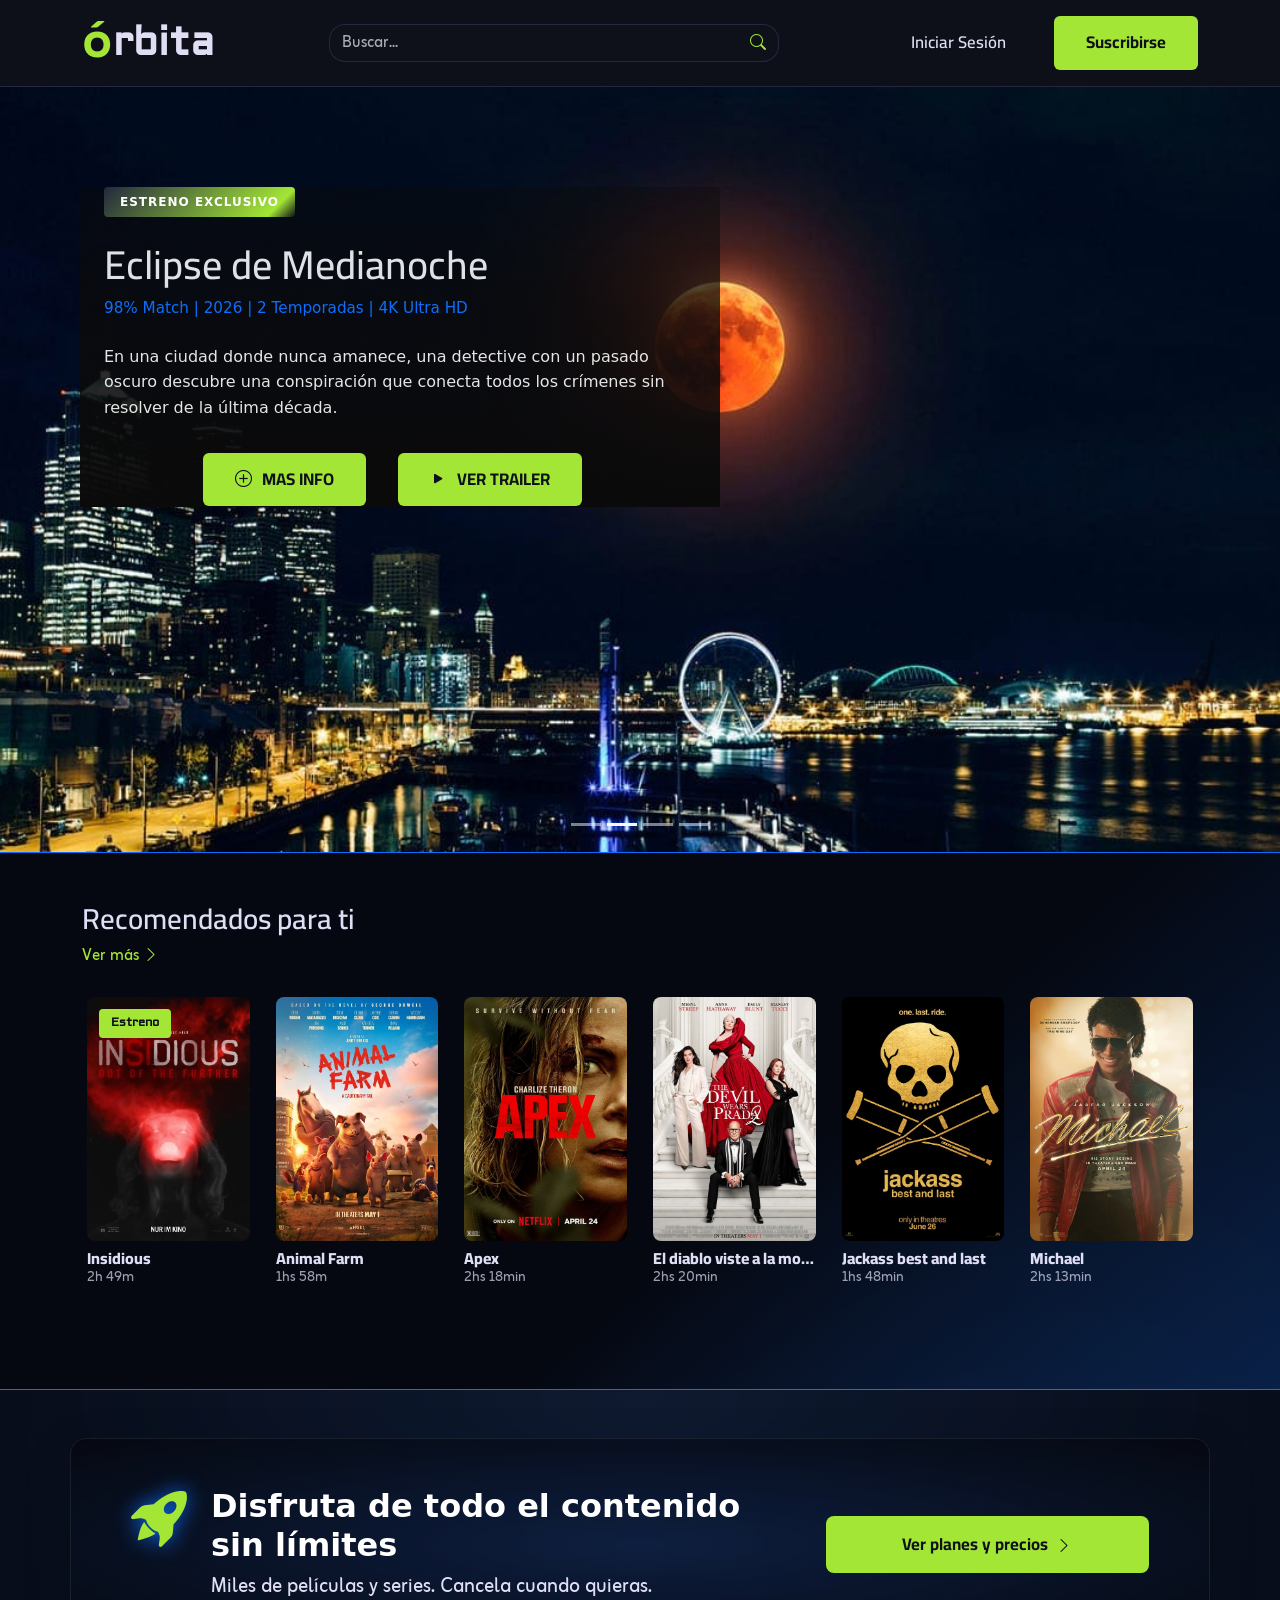
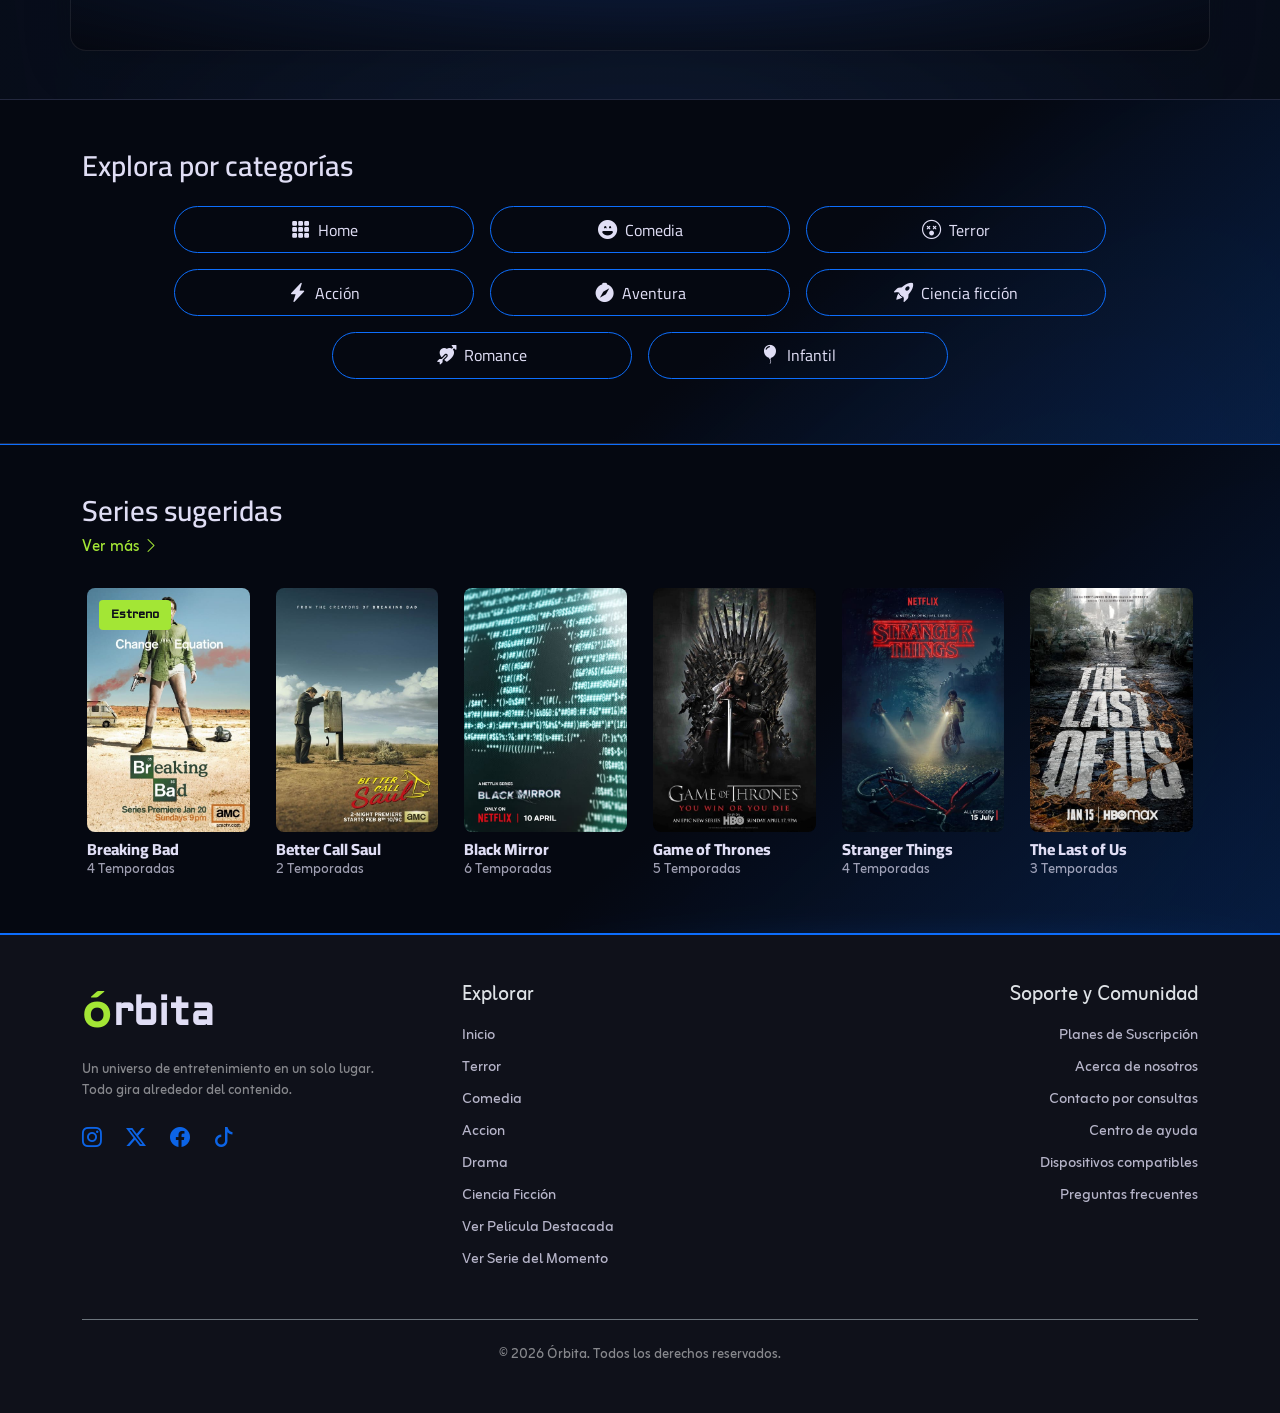
==== index.html @ d59cadd7 "Agregar estructura html del banner de suscripcion" ====
<!doctype html>
<html lang="es" data-bs-theme="dark">
  <head>
    <meta charset="UTF-8" />
    <meta name="viewport" content="width=device-width, initial-scale=1.0" />
    <meta
      name="description"
      content="Plataforma de streaming interactiva con el mejor catálogo de películas y series. Proyecto integrador RollingCode."
    />
    <meta name="author" content="Grupo 3 - Comision Web 25" />
    <link
      href="https://cdn.jsdelivr.net/npm/bootstrap@5.3.8/dist/css/bootstrap.min.css"
      rel="stylesheet"
      integrity="sha384-sRIl4kxILFvY47J16cr9ZwB07vP4J8+LH7qKQnuqkuIAvNWLzeN8tE5YBujZqJLB"
      crossorigin="anonymous"
    />
    <link
      rel="stylesheet"
      href="https://cdn.jsdelivr.net/npm/bootstrap-icons@1.13.1/font/bootstrap-icons.min.css"
    />
    <link rel="icon" type="image/png" href="./img/favicon.png" />
    <link rel="stylesheet" href="./css/style.css" />
    <title>Órbita - Todo gira al rededor del contenido</title>
  </head>
  <body>
    <header>
      <nav class="navbar navbar-expand-lg sticky-top navbar-estilo">
        <div class="container">
          <a class="navbar-brand marca-logo" href="#">
            <span class="letra-o">ó</span><span class="resto-texto">rbita</span>
          </a>

          <button
            class="navbar-toggler border-0"
            type="button"
            data-bs-toggle="collapse"
            data-bs-target="#contenidoNav"
          >
            <span class="navbar-toggler-icon"></span>
          </button>

          <div class="collapse navbar-collapse" id="contenidoNav">
            <div class="d-flex justify-content-center flex-fill my-3 my-lg-0">
              <form class="formulario-busqueda" role="search">
                <div class="input-group">
                  <input
                    class="form-control entrada-busqueda"
                    type="search"
                    placeholder="Buscar..."
                    aria-label="Search"
                  />
                  <span class="input-group-text icono-busqueda">
                    <i class="bi bi-search"></i>
                  </span>
                </div>
              </form>
            </div>

            <div
              class="d-flex flex-column flex-md-row justify-content-md-center justify-content-lg-end align-items-stretch align-items-lg-center gap-3 gap-md-5 gap-lg-3 pb-3 pb-lg-0"
            >
              <button
                type="button"
                class="btn btn-link boton-ingresar text-decoration-none"
                data-bs-toggle="modal"
                data-bs-target="#modalLogin"
              >
                Iniciar Sesión
              </button>
              <a
                href="./pages/suscripcion.html"
                class="btn fw-bold boton-suscribirse"
              >
                Suscribirse
              </a>
            </div>
          </div>
        </div>
      </nav>
    </header>

    <main class="fade-in-page detalle-serie-bg">
      <!-- Sección Carousel -->
      <section id="carousel-destacados" class="carousel slide">
        <div class="carousel-indicators">
          <button
            type="button"
            data-bs-target="#carousel-destacados"
            data-bs-slide-to="0"
            class="bg-light"
            aria-current="true"
            aria-label="Slide 1"
          ></button>
          <button
            type="button"
            data-bs-target="#carousel-destacados"
            data-bs-slide-to="1"
            class="active bg-light"
            aria-label="Slide 2"
          ></button>
          <button
            type="button"
            data-bs-target="#carousel-destacados"
            data-bs-slide-to="2"
            class="bg-light"
            aria-label="Slide 3"
          ></button>
          <button
            type="button"
            data-bs-target="#carousel-destacados"
            data-bs-slide-to="3"
            class="bg-light"
            aria-current="true"
            aria-label="Slide 4"
          ></button>
        </div>

        <div class="carousel-inner">
          <div class="carousel-item active hero">
            <div class="hero-bg">
              <img
                src="./img/carousel-comprimido/Eclipse.jpg"
                class="d-block w-100 img-banner"
                alt="zenizas_de_oro"
              />
              <div class="hero-overlay-inicial">
                <div class="hero-content">
                  <span class="hero-badge">Estreno exclusivo</span>
                  <h1 class="hero-title">Eclipse de Medianoche</h1>
                  <div class="hero-meta">
                    <span>98% Match | 2026 | 2 Temporadas | 4K Ultra HD</span>
                  </div>
                  <p class="hero-description">
                    En una ciudad donde nunca amanece, una detective con un
                    pasado oscuro descubre una conspiración que conecta todos
                    los crímenes sin resolver de la última década.
                  </p>
                  <div class="hero-actions justify-content-center">
                    <button
                      class="btn fw-bold boton-suscribirse me-3"
                      data-bs-toggle="modal"
                      data-bs-target="#modal-info"
                    >
                      <i class="bi bi-plus-circle"></i> MAS INFO
                    </button>
                    <button
                      class="btn fw-bold boton-suscribirse me-3"
                      data-bs-toggle="modal"
                      data-bs-target="#modal-trailer"
                    >
                      <i class="bi bi-play-fill"></i> VER TRAILER
                    </button>
                  </div>
                </div>
              </div>
            </div>
          </div>

          <div class="carousel-item">
            <img
              src="./img/carousel-comprimido/cinematic-horizontal-banner-for-streaming-drama-se.jpeg"
              class="d-block w-100 img-banner"
              alt="zenizas_de_oro"
            />
            <div class="caja-texto hero-description">
              <span class="hero-badge">Drama y suspenso</span>
              <p>
                "Cenizas de Oro" es un drama familiar que sigue a los
                Valderrama, una dinastía de Tafí Viejo que durante tres
                generaciones manejó la industria citrícola más grande del norte
                argentino. Respetados, influyentes y con mansión en Yerba Buena,
                vivían de la imagen. El problema: llevan 4 años en quiebra
                técnica y nadie lo
              </p>
              <div class="hero-actions justify-content-center">
                <button class="btn fw-bold boton-suscribirse me-3">
                  <i class="bi bi-plus-circle"></i> MAS INFO
                </button>
                <button class="btn fw-bold boton-suscribirse me-3">
                  <i class="bi bi-play-fill"></i> VER TRAILER
                </button>
              </div>
            </div>
          </div>

          <div class="carousel-item">
            <img
              src="./img/carousel-comprimido/OCTUBRE.jpg"
              class="d-block w-100 img-banner"
              alt="Entre_dos_octubres"
            />
            <div class="caja-texto hero-description">
              <span class="hero-badge">Clásica comedia romántica</span>
              <p>
                Tras 8 años en Barcelona, la fotógrafa Emilia vuelve a su pueblo
                en Tucumán y queda atrapada entre dos amores: Julián, el músico
                bohemio que fue su primer novio y nunca la olvidó, y Marcos, su
                pareja actual, un arquitecto exitoso que le ofrece un futuro
                seguro en Buenos Aires. En un otoño que desordena todo, Emilia
                deberá decidir si elige la pasión del pasado o la estabilidad
                del futuro. Pero mientras las hojas caen, descubre que la
                decisión más difícil no es con quién quedarse… sino quién quiere
                ser ella.
              </p>
              <div class="hero-actions justify-content-center">
                <button class="btn fw-bold boton-suscribirse me-3">
                  <i class="bi bi-plus-circle"></i> MAS INFO
                </button>
                <button class="btn fw-bold boton-suscribirse me-3">
                  <i class="bi bi-play-fill"></i> VER TRAILER
                </button>
              </div>
            </div>
          </div>

          <div class="carousel-item">
            <img
              src="./img/carousel-comprimido/kilates de sangre.jpg"
              class="d-block w-100 img-banner"
              alt="Entre_dos_octubres"
            />
            <div class="caja-texto-horizontal hero-description">
              <span class="hero-badge">Acción con toques de drama</span>
              <p>
                En San Lázaro, una ciudad portuaria donde se talla y comercia el
                80% de la joyería de lujo de Latinoamérica, la paz pende de un
                hilo. Durante 30 años, dos clanes mafiosos mantuvieron un pacto:
                dividirse la ciudad por el Río Negro y no tocarse el negocio.
                Todo se rompe cuando aparece "La Estrella de Atacama", un
                diamante azul de 120 kilates valuado en 40 millones de dólares.
              </p>
              <div class="hero-actions justify-content-center">
                <button class="btn fw-bold boton-suscribirse me-3">
                  <i class="bi bi-plus-circle"></i> MAS INFO
                </button>
                <button class="btn fw-bold boton-suscribirse me-3">
                  <i class="bi bi-play-fill"></i> VER TRAILER
                </button>
              </div>
            </div>
          </div>
        </div>

        <button
          class="carousel-control-prev"
          type="button"
          data-bs-target="#carousel-destacados"
          data-bs-slide="prev"
        >
          <span class="carousel-control-prev-icon" aria-hidden="true"></span>
          <span class="visually-hidden">Previous</span>
        </button>
        <button
          class="carousel-control-next"
          type="button"
          data-bs-target="#carousel-destacados"
          data-bs-slide="next"
        >
          <span class="carousel-control-next-icon" aria-hidden="true"></span>
          <span class="visually-hidden">Next</span>
        </button>
      </section>
      <!-- Sección: Recomendados para ti -->
      <section class="seccion-recomendados py-5">
        <div class="container mb-5">
          <div
            class="d-flex justify-content-start align-items-start mb-4 flex-column"
          >
            <h3 class="titulo-seccion">Recomendados para ti</h3>
            <a href="./pages/error404.html" class="link-ver-mas">
              Ver más <i class="bi bi-chevron-right"></i>
            </a>
          </div>

          <!-- Carrusel de Películas -->
          <div
            id="carousel-peliculas"
            class="carousel slide"
            data-bs-ride="false"
          >
            <div class="carousel-inner">
              <!-- Slide 1 - Primeras 6 peliculas -->
              <div class="carousel-item active">
                <div class="row g-3">
                  <!-- pelicula 1 -->
                  <div class="col-6 col-md-4 col-lg-2">
                    <a
                      href="./pages/detalle-pelicula.html"
                      class="card-pelicula"
                    >
                      <div class="imagen-container">
                        <span class="badge-nuevo">Estreno</span>
                        <img
                          src="./img/portadas/terror-insidious.jpg"
                          alt="Insidious"
                          class="img-fluid"
                        />
                        <div class="overlay-play">
                          <i class="bi bi-play-circle-fill"></i>
                        </div>
                      </div>
                      <div class="info-pelicula mt-2">
                        <h3 class="titulo-pelicula">Insidious</h3>
                        <p class="detalles-pelicula">2h 49m</p>
                      </div>
                    </a>
                  </div>

                  <!-- pelicula 2 -->
                  <div class="col-6 col-md-4 col-lg-2">
                    <a href="./pages/error404.html" class="card-pelicula">
                      <div class="imagen-container">
                        <img
                          src="./img/portadas/sugerencia-animal-farm.jpg"
                          alt="animal farm"
                          class="img-fluid"
                        />
                        <div class="overlay-play">
                          <i class="bi bi-play-circle-fill"></i>
                        </div>
                      </div>
                      <div class="info-pelicula mt-2">
                        <h3 class="titulo-pelicula">Animal Farm</h3>
                        <p class="detalles-pelicula">1hs 58m</p>
                      </div>
                    </a>
                  </div>

                  <!-- pelicula 3 -->
                  <div class="col-6 col-md-4 col-lg-2">
                    <a href="./pages/error404.html" class="card-pelicula">
                      <div class="imagen-container">
                        <img
                          src="./img/portadas/sugerencia-apex.jpg"
                          alt="The Last of Us"
                          class="img-fluid"
                        />
                        <div class="overlay-play">
                          <i class="bi bi-play-circle-fill"></i>
                        </div>
                      </div>
                      <div class="info-pelicula mt-2">
                        <h3 class="titulo-pelicula">Apex</h3>
                        <p class="detalles-pelicula">2hs 18min</p>
                      </div>
                    </a>
                  </div>

                  <!-- pelicula 4 -->
                  <div class="col-6 col-md-4 col-lg-2">
                    <a href="./pages/error404.html" class="card-pelicula">
                      <div class="imagen-container">
                        <img
                          src="./img/portadas/sugerencia-el-diablo-viste-a-la-moda-2.jpg"
                          alt="El diablo viste a la moda 2"
                          class="img-fluid"
                        />
                        <div class="overlay-play">
                          <i class="bi bi-play-circle-fill"></i>
                        </div>
                      </div>
                      <div class="info-pelicula mt-2">
                        <h3 class="titulo-pelicula">
                          El diablo viste a la moda 2
                        </h3>
                        <p class="detalles-pelicula">2hs 20min</p>
                      </div>
                    </a>
                  </div>

                  <!-- pelicula 5 -->
                  <div class="col-6 col-md-4 col-lg-2">
                    <a href="./pages/error404.html" class="card-pelicula">
                      <div class="imagen-container">
                        <img
                          src="img/portadas/sugerencia-jackass-best-and-las.jpg"
                          alt="Jackass best and last"
                          class="img-fluid"
                        />
                        <div class="overlay-play">
                          <i class="bi bi-play-circle-fill"></i>
                        </div>
                      </div>
                      <div class="info-pelicula mt-2">
                        <h3 class="titulo-pelicula">Jackass best and last</h3>
                        <p class="detalles-pelicula">1hs 48min</p>
                      </div>
                    </a>
                  </div>

                  <!-- pelicula 6 -->
                  <div class="col-6 col-md-4 col-lg-2">
                    <a href="./pages/error404.html" class="card-pelicula">
                      <div class="imagen-container">
                        <img
                          src="./img/portadas/sugerencia-michael.jpg"
                          alt="Michael"
                          class="img-fluid"
                        />
                        <div class="overlay-play">
                          <i class="bi bi-play-circle-fill"></i>
                        </div>
                      </div>
                      <div class="info-pelicula mt-2">
                        <h3 class="titulo-pelicula">Michael</h3>
                        <p class="detalles-pelicula">2hs 13min</p>
                      </div>
                    </a>
                  </div>
                </div>
              </div>

              <!-- Slide 2 - Siguientes 6 peliculas -->
              <div class="carousel-item">
                <div class="row g-3">
                  <div class="col-6 col-md-4 col-lg-2">
                    <a href="./pages/error404.html" class="card-pelicula">
                      <div class="imagen-container">
                        <img
                          src="./img/portadas/sugerencia-mortal-kombat-2.jpg"
                          alt="Mortal Kombat 2"
                          class="img-fluid"
                        />
                        <div class="overlay-play">
                          <i class="bi bi-play-circle-fill"></i>
                        </div>
                      </div>
                      <div class="info-pelicula mt-2">
                        <h3 class="titulo-pelicula">Mortal Kombat 2</h3>
                        <p class="detalles-pelicula">1hs 49min</p>
                      </div>
                    </a>
                  </div>

                  <div class="col-6 col-md-4 col-lg-2">
                    <a href="./pages/error404.html" class="card-pelicula">
                      <div class="imagen-container">
                        <img
                          src="./img/portadas/sugerencia-super-mario-galaxy.jpg"
                          alt="Super Mario Galaxy"
                          class="img-fluid"
                        />
                        <div class="overlay-play">
                          <i class="bi bi-play-circle-fill"></i>
                        </div>
                      </div>
                      <div class="info-pelicula mt-2">
                        <h3 class="titulo-pelicula">Super Mario Galaxy</h3>
                        <p class="detalles-pelicula">2hs 23min</p>
                      </div>
                    </a>
                  </div>

                  <div class="col-6 col-md-4 col-lg-2">
                    <a href="./pages/error404.html" class="card-pelicula">
                      <div class="imagen-container">
                        <img
                          src="./img/portadas/sugerencia-tom-clancys.jpg"
                          alt="Tom Clancy's"
                          class="img-fluid"
                        />
                        <div class="overlay-play">
                          <i class="bi bi-play-circle-fill"></i>
                        </div>
                      </div>
                      <div class="info-pelicula mt-2">
                        <h3 class="titulo-pelicula">Tom Clancy's</h3>
                        <p class="detalles-pelicula">1hs 53min</p>
                      </div>
                    </a>
                  </div>

                  <div class="col-6 col-md-4 col-lg-2">
                    <a href="./pages/error404.html" class="card-pelicula">
                      <div class="imagen-container">
                        <img
                          src="./img/portadas/comedia-borderline.jpg"
                          alt="Borderline"
                          class="img-fluid"
                        />
                        <div class="overlay-play">
                          <i class="bi bi-play-circle-fill"></i>
                        </div>
                      </div>
                      <div class="info-pelicula mt-2">
                        <h3 class="titulo-pelicula">Borderline</h3>
                        <p class="detalles-pelicula">S3 E5 • 24min</p>
                      </div>
                    </a>
                  </div>

                  <div class="col-6 col-md-4 col-lg-2">
                    <a href="./pages/error404.html" class="card-pelicula">
                      <div class="imagen-container">
                        <img
                          src="./img/portadas/comedia-dog-days.jpg"
                          alt="Dog days"
                          class="img-fluid"
                        />
                        <div class="overlay-play">
                          <i class="bi bi-play-circle-fill"></i>
                        </div>
                      </div>
                      <div class="info-pelicula mt-2">
                        <h3 class="titulo-pelicula">Dog days</h3>
                        <p class="detalles-pelicula">S1 E4 • 39min</p>
                      </div>
                    </a>
                  </div>

                  <div class="col-6 col-md-4 col-lg-2">
                    <a href="./pages/error404.html" class="card-pelicula">
                      <div class="imagen-container">
                        <img
                          src="./img/portadas/terror-victorian-psico.jpg"
                          alt="Victorian Psico"
                          class="img-fluid"
                        />
                        <div class="overlay-play">
                          <i class="bi bi-play-circle-fill"></i>
                        </div>
                      </div>
                      <div class="info-pelicula mt-2">
                        <h3 class="titulo-pelicula">Victorian Psico</h3>
                        <p class="detalles-pelicula">1hs 49min</p>
                      </div>
                    </a>
                  </div>
                </div>
              </div>
            </div>

            <!-- Controles del Carrusel -->
            <button
              class="carousel-control-prev"
              type="button"
              data-bs-target="#carousel-peliculas"
              data-bs-slide="prev"
            >
              <span
                class="carousel-control-prev-icon"
                aria-hidden="true"
              ></span>
              <span class="visually-hidden">Anterior</span>
            </button>
            <button
              class="carousel-control-next"
              type="button"
              data-bs-target="#carousel-peliculas"
              data-bs-slide="next"
            >
              <span
                class="carousel-control-next-icon"
                aria-hidden="true"
              ></span>
              <span class="visually-hidden">Siguiente</span>
            </button>
          </div>
        </div>
      </section>

      <section class="container my-5">
        <div
          class="row fondo-banner-promocion rounded-4 p-4 p-md-5 align-items-center text-white shadow-lg  detalle-serie-bg"
        >
          <div
            class="col-12 col-md-8 d-flex align-items-start gap-4 mb-4 mb-md-0"
          >
            <div class="display-4 icono-corona d-none d-sm-block">
              <i class="bi bi-rocket-takeoff-fill"></i
              ><i class="bi bi-globe-americas-fill"></i>
            </div>
            <div>
              <h3 class="fw-bold mb-2 fs-2 text-center text-md-start">
                Disfruta de todo el contenido sin límites
              </h3>
              <p
                class="texto-secundario-banner mb-0 text-center text-md-start fs-5"
              >
                Miles de películas y series. Cancela cuando quieras.
              </p>
            </div>
          </div>

          <div class="col-12 col-md-4 text-center text-md-end">
            <a
              href="./pages/suscripcion.html"
              class="btn fw-bold boton-suscribirse py-3 px-4 rounded-3 d-inline-flex align-items-center justify-content-center gap-2 w-100 w-md-auto transicion-boton"
            >
              <span>Ver planes y precios</span>
              <i class="bi bi-chevron-right fs-6"></i>
            </a>
          </div>
        </div>
      </section>
      <!-- Sección: Explorar por Categorías -->
      <section class="seccion-categorias py-5">
        <div class="container mb-3">
          <h3 class="titulo-seccion mb-4">Explora por categorías</h3>

          <div class="d-flex flex-wrap gap-3 justify-content-center">
            <a href="./index.html" class="btn-categoria activo">
              <i class="bi bi-grid-3x3-gap-fill"></i>
              <span>Home</span>
            </a>
            <a href="./pages/categoria-2.html" class="btn-categoria">
              <i class="bi bi-emoji-laughing-fill"></i>
              <span>Comedia</span>
            </a>
            <a href="./pages/categoria-1.html" class="btn-categoria">
              <i class="bi bi-emoji-dizzy"></i>
              <span>Terror</span>
            </a>
            <a href="./pages/error404.html" class="btn-categoria">
              <i class="bi bi-lightning-charge-fill"></i>
              <span>Acción</span>
            </a>
            <a href="./pages/error404.html" class="btn-categoria">
              <i class="bi bi-compass-fill"></i>
              <span>Aventura</span>
            </a>
            <a href="./pages/error404.html" class="btn-categoria">
              <i class="bi bi-rocket-takeoff-fill"></i>
              <span>Ciencia ficción</span>
            </a>
            <a href="./pages/error404.html" class="btn-categoria">
              <i class="bi bi-arrow-through-heart-fill"></i>
              <span>Romance</span>
            </a>
            <a href="./pages/error404.html" class="btn-categoria">
              <i class="bi bi-balloon-fill"></i>
              <span>Infantil</span>
            </a>
          </div>
        </div>
      </section>

      <!-- Sección: series Sugeridas -->
      <section class="seccion-series py-5">
        <div class="container">
          <!-- Encabezado -->
          <div
            class="d-flex justify-content-start align-items-start mb-4 flex-column"
          >
            <h2 class="titulo-seccion">Series sugeridas</h2>
            <a href="./pages/error404.html" class="link-ver-mas">
              Ver más <i class="bi bi-chevron-right"></i>
            </a>
          </div>

          <!-- Carrusel de series -->
          <div id="carouselSeries" class="carousel slide" data-bs-ride="false">
            <div class="carousel-inner">
              <!-- Slide 1 - Primeras 6 series -->
              <div class="carousel-item active">
                <div class="row g-3">
                  <!-- Serie 1 -->
                  <div class="col-6 col-md-4 col-lg-2">
                    <a href="./pages/detalle-serie.html" class="card-pelicula">
                      <div class="imagen-container">
                        <span class="badge-nuevo">Estreno</span>
                        <img
                          src="./img/portadas/serie-breaking-bad.jpg"
                          alt="Breaking Bad"
                          class="img-fluid"
                        />
                        <div class="overlay-play">
                          <i class="bi bi-play-circle-fill"></i>
                        </div>
                      </div>
                      <div class="info-pelicula mt-2">
                        <h3 class="titulo-pelicula">Breaking Bad</h3>
                        <p class="detalles-pelicula">4 Temporadas</p>
                      </div>
                    </a>
                  </div>

                  <!-- Serie 2 -->
                  <div class="col-6 col-md-4 col-lg-2">
                    <a href="./pages/error404.html" class="card-pelicula">
                      <div class="imagen-container">
                        <img
                          src="./img/portadas/serie-better-call-saul.jpg"
                          alt="Better Call Saul"
                          class="img-fluid"
                        />
                        <div class="overlay-play">
                          <i class="bi bi-play-circle-fill"></i>
                        </div>
                      </div>
                      <div class="info-pelicula mt-2">
                        <h3 class="titulo-pelicula">Better Call Saul</h3>
                        <p class="detalles-pelicula">2 Temporadas</p>
                      </div>
                    </a>
                  </div>

                  <!-- Serie 3 -->
                  <div class="col-6 col-md-4 col-lg-2">
                    <a href="./pages/error404.html" class="card-pelicula">
                      <div class="imagen-container">
                        <img
                          src="./img/portadas/serie-black-mirror.jpg"
                          alt="Black Mirror"
                          class="img-fluid"
                        />
                        <div class="overlay-play">
                          <i class="bi bi-play-circle-fill"></i>
                        </div>
                      </div>
                      <div class="info-pelicula mt-2">
                        <h3 class="titulo-pelicula">Black Mirror</h3>
                        <p class="detalles-pelicula">6 Temporadas</p>
                      </div>
                    </a>
                  </div>

                  <!-- Serie 4 -->
                  <div class="col-6 col-md-4 col-lg-2">
                    <a href="./pages/error404.html" class="card-pelicula">
                      <div class="imagen-container">
                        <img
                          src="./img/portadas/serie-game-of-thrones.jpg"
                          alt="Game of Thrones"
                          class="img-fluid"
                        />
                        <div class="overlay-play">
                          <i class="bi bi-play-circle-fill"></i>
                        </div>
                      </div>
                      <div class="info-pelicula mt-2">
                        <h3 class="titulo-pelicula">Game of Thrones</h3>
                        <p class="detalles-pelicula">5 Temporadas</p>
                      </div>
                    </a>
                  </div>

                  <!-- Serie 5 -->
                  <div class="col-6 col-md-4 col-lg-2">
                    <a href="./pages/error404.html" class="card-pelicula">
                      <div class="imagen-container">
                        <img
                          src="./img/portadas/serie-stranger-things.jpg"
                          alt="Stranger Things"
                          class="img-fluid"
                        />
                        <div class="overlay-play">
                          <i class="bi bi-play-circle-fill"></i>
                        </div>
                      </div>
                      <div class="info-pelicula mt-2">
                        <h3 class="titulo-pelicula">Stranger Things</h3>
                        <p class="detalles-pelicula">4 Temporadas</p>
                      </div>
                    </a>
                  </div>

                  <!-- Serie 6 -->
                  <div class="col-6 col-md-4 col-lg-2">
                    <a href="./pages/error404.html" class="card-pelicula">
                      <div class="imagen-container">
                        <img
                          src="./img/portadas/serie-the-last-of-us.jpg"
                          alt="The Last of Us"
                          class="img-fluid"
                        />
                        <div class="overlay-play">
                          <i class="bi bi-play-circle-fill"></i>
                        </div>
                      </div>
                      <div class="info-pelicula mt-2">
                        <h3 class="titulo-pelicula">The Last of Us</h3>
                        <p class="detalles-pelicula">3 Temporadas</p>
                      </div>
                    </a>
                  </div>
                </div>
              </div>

              <!-- Slide 2 - Siguientes 6 series -->
              <div class="carousel-item">
                <div class="row g-3">
                  <div class="col-6 col-md-4 col-lg-2">
                    <a href="./pages/error404.html" class="card-pelicula">
                      <div class="imagen-container">
                        <img
                          src="./img/portadas/serie-game-of-arms.jpg"
                          alt="Game of Arms"
                          class="img-fluid"
                        />
                        <div class="overlay-play">
                          <i class="bi bi-play-circle-fill"></i>
                        </div>
                      </div>
                      <div class="info-pelicula mt-2">
                        <h3 class="titulo-pelicula">Game of Arms</h3>
                        <p class="detalles-pelicula">1 Temporada</p>
                      </div>
                    </a>
                  </div>

                  <div class="col-6 col-md-4 col-lg-2">
                    <a href="./pages/error404.html" class="card-pelicula">
                      <div class="imagen-container">
                        <img
                          src="./img/portadas/serie-tripling.jpg"
                          alt="Tripling"
                          class="img-fluid"
                        />
                        <div class="overlay-play">
                          <i class="bi bi-play-circle-fill"></i>
                        </div>
                      </div>
                      <div class="info-pelicula mt-2">
                        <h3 class="titulo-pelicula">Tripling</h3>
                        <p class="detalles-pelicula">2 Temporadas</p>
                      </div>
                    </a>
                  </div>

                  <div class="col-6 col-md-4 col-lg-2">
                    <a href="./pages/error404.html" class="card-pelicula">
                      <div class="imagen-container">
                        <img
                          src="./img/portadas/serie-tv-watercooler.jpg"
                          alt="TV Watercooler"
                          class="img-fluid"
                        />
                        <div class="overlay-play">
                          <i class="bi bi-play-circle-fill"></i>
                        </div>
                      </div>
                      <div class="info-pelicula mt-2">
                        <h3 class="titulo-pelicula">TV Watercooler</h3>
                        <p class="detalles-pelicula">2 Temporadas</p>
                      </div>
                    </a>
                  </div>

                  <div class="col-6 col-md-4 col-lg-2">
                    <a href="./pages/error404.html" class="card-pelicula">
                      <div class="imagen-container">
                        <img
                          src="./img/portadas/serie-vikings.jpg"
                          alt="Vikings"
                          class="img-fluid"
                        />
                        <div class="overlay-play">
                          <i class="bi bi-play-circle-fill"></i>
                        </div>
                      </div>
                      <div class="info-pelicula mt-2">
                        <h3 class="titulo-pelicula">Vikings</h3>
                        <p class="detalles-pelicula">3 Temporadas</p>
                      </div>
                    </a>
                  </div>

                  <div class="col-6 col-md-4 col-lg-2">
                    <a href="./pages/error404.html" class="card-pelicula">
                      <div class="imagen-container">
                        <img
                          src="./img/portadas/comedia-tom-y-jerry.jpg"
                          alt="Tom y Jerry"
                          class="img-fluid"
                        />
                        <div class="overlay-play">
                          <i class="bi bi-play-circle-fill"></i>
                        </div>
                      </div>
                      <div class="info-pelicula mt-2">
                        <h3 class="titulo-pelicula">Tom y Jerry</h3>
                        <p class="detalles-pelicula">7 Temporadas</p>
                      </div>
                    </a>
                  </div>

                  <div class="col-6 col-md-4 col-lg-2">
                    <a href="./pages/error404.html" class="card-pelicula">
                      <div class="imagen-container">
                        <img
                          src="./img/portadas/comedia-queen-bees.jpg"
                          alt="Queen Bees"
                          class="img-fluid"
                        />
                        <div class="overlay-play">
                          <i class="bi bi-play-circle-fill"></i>
                        </div>
                      </div>
                      <div class="info-pelicula mt-2">
                        <h3 class="titulo-pelicula">Queen Bees</h3>
                        <p class="detalles-pelicula">2 Temporadas</p>
                      </div>
                    </a>
                  </div>
                </div>
              </div>
            </div>

            <!-- Controles del Carrusel -->
            <button
              class="carousel-control-prev"
              type="button"
              data-bs-target="#carouselSeries"
              data-bs-slide="prev"
            >
              <span
                class="carousel-control-prev-icon"
                aria-hidden="true"
              ></span>
              <span class="visually-hidden">Anterior</span>
            </button>
            <button
              class="carousel-control-next"
              type="button"
              data-bs-target="#carouselSeries"
              data-bs-slide="next"
            >
              <span
                class="carousel-control-next-icon"
                aria-hidden="true"
              ></span>
              <span class="visually-hidden">Siguiente</span>
            </button>
          </div>
        </div>
      </section>
    </main>
    <footer class="footer py-5">
      <div class="container">
        <div class="row gy-4 justify-content-between">
          <div
            class="col-12 col-lg-4 text-start text-md-center text-lg-start mb-2 mb-lg-0"
          >
            <div
              class="mb-3 d-flex justify-content-center justify-content-lg-start align-items-center gap-2"
            >
              <a class="marca-logo text-decoration-none" href="#">
                <span class="letra-o">ó</span
                ><span class="resto-texto">rbita</span>
              </a>
            </div>
            <p
              class="text-white-50 small mb-4 mx-auto mx-lg-0 text-center text-lg-start"
            >
              Un universo de entretenimiento en un solo lugar. <br />Todo gira
              alrededor del contenido.
            </p>
            <div
              class="d-flex justify-content-center justify-content-lg-start gap-4"
            >
              <a
                href="./pages/error404.html"
                class="enlace-red"
                aria-label="Instagram"
              >
                <i class="bi bi-instagram"></i>
              </a>
              <a
                href="./pages/error404.html"
                class="enlace-red"
                aria-label="Twitter"
              >
                <i class="bi bi-twitter-x"></i>
              </a>
              <a
                href="./pages/error404.html"
                class="enlace-red"
                aria-label="Facebook"
              >
                <i class="bi bi-facebook"></i>
              </a>
              <a
                href="./pages/error404.html"
                class="enlace-red"
                aria-label="TikTok"
              >
                <i class="bi bi-tiktok"></i>
              </a>
            </div>
          </div>

          <div
            class="col-12 col-md-6 col-lg-4 text-start text-md-start text-lg-start"
          >
            <h5 class="titulo-columna-footer mb-3">Explorar</h5>
            <ul class="list-unstyled d-flex flex-column gap-2 m-0">
              <li><a href="./index.html" class="link-footer">Inicio</a></li>
              <li>
                <a href="./pages/categoria-1.html" class="link-footer"
                  >Terror</a
                >
              </li>
              <li>
                <a href="./pages/categoria-2.html" class="link-footer"
                  >Comedia</a
                >
              </li>
              <li>
                <a href="./pages/error404.html" class="link-footer">Accion</a>
              </li>
              <li>
                <a href="./pages/error404.html" class="link-footer">Drama</a>
              </li>
              <li>
                <a href="./pages/error404.html" class="link-footer"
                  >Ciencia Ficción</a
                >
              </li>
              <li>
                <a href="./pages/detalle-pelicula.html" class="link-footer"
                  >Ver Película Destacada</a
                >
              </li>
              <li>
                <a href="./pages/detalle-serie.html" class="link-footer"
                  >Ver Serie del Momento</a
                >
              </li>
            </ul>
          </div>

          <div
            class="col-12 col-md-6 col-lg-4 text-start text-md-end text-lg-end"
          >
            <h5 class="titulo-columna-footer mb-3">Soporte y Comunidad</h5>
            <ul class="list-unstyled d-flex flex-column gap-2 m-0">
              <li>
                <a href="./pages/suscripcion.html" class="link-footer"
                  >Planes de Suscripción</a
                >
              </li>
              <li>
                <a href="./pages/acerca-de.html" class="link-footer"
                  >Acerca de nosotros</a
                >
              </li>
              <li>
                <a href="./pages/contacto-equipo.html" class="link-footer"
                  >Contacto por consultas</a
                >
              </li>
              <li>
                <a href="./pages/error404.html" class="link-footer"
                  >Centro de ayuda</a
                >
              </li>
              <li>
                <a href="./pages/error404.html" class="link-footer"
                  >Dispositivos compatibles</a
                >
              </li>
              <li>
                <a href="./pages/error404.html" class="link-footer"
                  >Preguntas frecuentes</a
                >
              </li>
            </ul>
          </div>
        </div>

        <div class="border-top border-secondary mt-5 pt-4 text-center">
          <p class="text-white-50 small m-0">
            &copy; 2026 Órbita. Todos los derechos reservados.
          </p>
        </div>
      </div>
    </footer>

    <!-- Modal Trailer -->

    <div
      class="modal fade"
      id="modal-trailer"
      tabindex="-1"
      aria-labelledby="modal-trailerLabel"
      aria-hidden="true"
    >
      <div class="modal-dialog modal-lg">
        <div class="modal-content">
          <div class="modal-header">
            <h3 class="modal-title fs-5" id="modal-trailerLabel">
              Trailer Eclipse de Medianoche
            </h3>
            <button
              type="button"
              class="btn-close"
              data-bs-dismiss="modal"
              aria-label="Close"
            ></button>
          </div>
          <div class="modal-body">
            <iframe
              width="560"
              height="315"
              src="https://www.youtube.com/embed/hZxJzhIPTTg?si=MpkvLOs9M539GasJ"
              title="YouTube video player"
              frameborder="0"
              allow="
                accelerometer;
                autoplay;
                clipboard-write;
                encrypted-media;
                gyroscope;
                picture-in-picture;
                web-share;
              "
              referrerpolicy="strict-origin-when-cross-origin"
              allowfullscreen
            ></iframe>
          </div>
        </div>
      </div>
    </div>

    <!-- Modal +Info -->

    <div class="modal text-modal ventana-modal" id="modal-info" tabindex="-1">
      <div class="modal-dialog">
        <div class="modal-content">
          <div class="modal-header">
            <h5 class="modal-title texto-titulo-modal">
              Eclipse de Medianoche
            </h5>
            <button
              type="button"
              class="btn-close"
              data-bs-dismiss="modal"
              aria-label="Close"
            ></button>
          </div>
          <div class="modal-body">
            <p>
              Durante el eclipse lunar más largo del siglo, la ciudad de Tafí
              Viejo queda sumida en 6 horas de oscuridad total. Esa misma noche,
              Lucía Rivas, una astrónoma escéptica, descubre que cada eclipse de
              medianoche abre un portal entre este mundo y una dimensión donde
              el tiempo corre al revés. Cuando su hermano menor desaparece tras
              cruzar un bosque durante el fenómeno, Lucía se une a Damián
              Quiroga, un guardaparques que perdió a su esposa en el eclipse de
              2008 bajo circunstancias idénticas. Juntos tienen solo las 6 horas
              que dura la penumbra para encontrar a los desaparecidos antes de
              que el portal se cierre y queden atrapados para siempre en un
              bucle temporal. El problema: en la otra dimensión, cada minuto que
              pasan envejece un año en nuestro mundo. Y algo más los está
              cazando desde las sombras... algo que se alimenta del tiempo
              robado. Para salvar a su hermano, Lucía deberá aceptar que la
              ciencia no explica todo y confiar en las leyendas que Damián lleva
              años investigando. Un juego de relojes, sacrificios y segundas
              oportunidades donde el amor es la única constante que no se
              deforma con el tiempo.
            </p>
          </div>
          <div class="modal-footer justify-content-around">
            <button
              class="btn fw-bold boton-suscribirse btn-general me-3"
              data-bs-toggle="modal"
              data-bs-target="#modal-elenco"
            >
              <i class="bi bi-plus-circle"></i> ELENCO
            </button>
            <button
              type="button"
              class="btn btn-general"
              data-bs-dismiss="modal"
            >
              CERRAR
            </button>
          </div>
        </div>
      </div>
    </div>

    <!-- Modal Elenco -->

    <div class="modal texto-modal" id="modal-elenco" tabindex="-1">
      <div class="modal-dialog">
        <div class="modal-content">
          <div class="modal-header">
            <h5 class="modal-title texto-titulo-modal">ELENCO</h5>
            <button
              type="button"
              class="btn-close"
              data-bs-dismiss="modal"
              aria-label="Close"
            ></button>
          </div>
          <div class="modal-body">
            <ul>
              <li>
                Dolores Fonzi - Dra. Lucía Rivas - Astrónoma racional que
                aprende a creer en lo imposible
              </li>
              <li>
                Peter Lanzani - Damián Quiroga - Guardaparques atormentado,
                guardián del secreto del eclipse.
              </li>
              <li>
                China Suárez - Elena Varela - Esposa de Damián, atrapada entre
                dimensiones desde 2008.
              </li>
              <li>
                Joaquín Furriel - Comisario Tomás Benítez - Policía que
                investiga las desapariciones cíclicas,
              </li>
              <li>
                Valentina Zenere - Mara Rivas - Hermana de Lucía, clave para
                cerrar el portal.
              </li>
              <li>
                Luis Brandoni - Don Anselmo - Anciano del pueblo que conoce la
                profecía del eclipse.
              </li>
              <li>
                Diego Cremonesi - El Cronófago - Entidad que habita la oscuridad
                y devora el tiempo.
              </li>
            </ul>
          </div>
        </div>
      </div>
    </div>

    <!-- Modal de iniciar sesion -->
    <div class="modal fade" id="modalLogin" tabindex="-1">
      <div class="modal-dialog modal-dialog-centered">
        <div
          class="modal-content contenedor-modal border border-secondary rounded-4 p-3"
        >
          <div class="modal-header border-0 pb-0">
            <div class="d-flex flex-row">
              <h5 class="modal-title marca-logo">
                Ingresar a <span class="letra-o ms-2">ó</span
                ><span class="resto-texto">rbita</span>
              </h5>
            </div>
            <button
              type="button"
              class="btn-close btn-close-white"
              data-bs-dismiss="modal"
            ></button>
          </div>

          <div class="modal-body pt-3">
            <form action="./pages/error404.html">
              <div class="mb-3">
                <label for="emailLogin" class="form-label mb-1"
                  >Correo electrónico</label
                >
                <input
                  type="email"
                  class="form-control entrada-busqueda"
                  id="emailLogin"
                  placeholder="nombre@ejemplo.com"
                  required
                />
              </div>

              <div class="mb-3">
                <label for="passwordLogin" class="form-label mb-1"
                  >Contraseña</label
                >
                <input
                  type="password"
                  class="form-control entrada-busqueda"
                  id="passwordLogin"
                  placeholder="••••••••"
                  required
                />
              </div>

              <div class="text-end mb-4">
                <a
                  href="./pages/error404.html"
                  class="link-recuperar text-decoration-none"
                >
                  ¿Olvidaste tu contraseña?
                </a>
              </div>

              <button
                type="submit"
                class="btn fw-bold boton-modal-enviar w-100 py-2"
              >
                Iniciar sesión
              </button>
            </form>

            <div class="d-flex align-items-center my-4">
              <hr class="flex-grow-1 border-secondary m-0" />
              <span class="px-3 texto-o-divisor">o</span>
              <hr class="flex-grow-1 border-secondary m-0" />
            </div>

            <a
              href="./pages/error404.html"
              class="btn boton-modal-google w-100 py-2 text-decoration-none"
            >
              <i class="bi bi-google me-2"></i>Continuar con Google
            </a>
            <div
              class="d-flex justify-content-center align-content-center mb-2 mt-3 gap-2"
            >
              <p class="m-0">¿No tienes cuenta?</p>
              <a
                href="./pages/error404.html"
                class="link-recuperar text-decoration-none m-0"
              >
                Registrarse
              </a>
            </div>
          </div>
        </div>
      </div>
    </div>
    <script
      src="https://cdn.jsdelivr.net/npm/bootstrap@5.3.8/dist/js/bootstrap.bundle.min.js"
      integrity="sha384-FKyoEForCGlyvwx9Hj09JcYn3nv7wiPVlz7YYwJrWVcXK/BmnVDxM+D2scQbITxI"
      crossorigin="anonymous"
    ></script>
  </body>
</html>
---- css/style.css ----
@import url("https://cdn.jsdelivr.net/npm/bootstrap-icons@1.13.1/font/bootstrap-icons.min.css");
@import url("https://fonts.googleapis.com/css2?family=Aldrich&family=Cairo:wght@200..1000&family=Zain:ital,wght@0,200;0,300;0,400;0,700;0,800;0,900;1,300;1,400&display=swap");
@import url("https://cdn.jsdelivr.net/npm/bootstrap-icons@1.13.1/font/bootstrap-icons.min.css");

:root {
  --text: #e0def5;
  --background: #0f111a;
  --primary: #0d6efd;
  --secondary: #23283e;
  --accent: #a3e635;

  --font-logo: "Aldrich", sans-serif;
  --font-titulos: "Cairo", sans-serif;
  --font-textos: "Zain", serif;
}

* {
  margin: 0;
  padding: 0;
  box-sizing: border-box;
}

/* -------------------Estilos del navbar---------------------- */

.navbar.navbar-estilo {
  background-color: rgba(15, 17, 26, 0.9);
  border-bottom: 1px solid var(--secondary);

  .formulario-busqueda {
    width: 100%;
    max-width: clamp(300px, 40vw, 450px);

    .input-group {
      transition: all 0.3s ease;
      border-radius: 1rem;

      /* Hover en todo el grupo */
      &:hover {
        .entrada-busqueda,
        .icono-busqueda {
          border-color: var(--accent);
        }
      }

      /* Focus-within detecta cuando el input tiene foco */
      &:focus-within {
        .entrada-busqueda,
        .icono-busqueda {
          border-color: var(--accent);
        }
        box-shadow: 0 0 5px rgba(163, 230, 53, 0.5);
      }
    }

    .form-control.entrada-busqueda {
      background-color: var(--background);
      border: 1px solid var(--secondary);
      border-right: none;
      color: var(--text);
      font-family: var(--font-textos);
      transition: all 0.3s ease;

      /* Bordes redondeados solo en la izquierda */
      border-top-left-radius: 1rem;
      border-bottom-left-radius: 1rem;
      border-top-right-radius: 0;
      border-bottom-right-radius: 0;

      &:focus {
        box-shadow: none;
        outline: none;
      }
    }

    .input-group-text.icono-busqueda {
      background-color: var(--background);
      border: 1px solid var(--secondary);
      border-left: none;
      color: var(--accent);
      transition: all 0.3s ease;

      /* Bordes redondeados solo en la derecha */
      border-top-left-radius: 0;
      border-bottom-left-radius: 0;
      border-top-right-radius: 1rem;
      border-bottom-right-radius: 1rem;
    }
  }
}
.contenedor-modal .marca-logo,
.marca-logo {
  display: inline-flex;
  align-items: center;
  font-family: var(--font-logo);
  font-size: 2.5rem;
  font-weight: bold;
  letter-spacing: 0px;
  color: var(--text);
  text-decoration: none;

  .letra-o {
    color: var(--accent);
    position: relative;
    display: inline-block;
    font-family: var(--font-textos);
    line-height: 1;
    font-size: 1.35em;
    animation: orbita3d 10s infinite ease-in-out;
  }
  .resto-texto {
    color: var(--text);
    position: relative;
    z-index: 2;
    margin-left: 0.02em;
  }
}

.boton-ingresar {
  color: var(--text);
  font-family: var(--font-titulos);
  font-size: 1.2rem;
  transition: color 0.3s ease;
  &:hover {
    color: var(--accent);
  }
}
.boton-suscribirse {
  background-color: var(--accent);
  color: var(--background);
  font-family: var(--font-titulos);
  font-size: 1.2rem;
  transition:
    transform 0.2s ease,
    box-shadow 0.2s linear;

  &:hover {
    background-color: var(--accent);
    color: var(--background);
    transform: translateY(-2px);
    box-shadow: 0 0px 10px rgba(163, 230, 53, 0.4);
  }
}

/* ----------------Estilos del modal para iniciar sesion -----------------*/

.modal-content.contenedor-modal {
  background-color: var(--background);
  .marca-logo {
    font-size: 1.8rem;
    .letra-o {
      animation: none;
    } /* Desactivar animacion */
  }
}

.modal-body {
  .form-label {
    font-family: var(--font-titulos);
    font-size: 1rem;
    color: var(--text);
  }

  .link-recuperar {
    font-family: var(--font-textos);
    font-size: 1.1rem;
    color: var(--accent);
    transition: 0.3s;
    &:hover {
      filter: drop-shadow(0 0px 2px rgba(163, 230, 53, 0.4));
    }
  }

  .texto-o-divisor {
    color: var(--text);
    font-family: var(--font-textos);
    font-size: 1.2rem;
  }

  .boton-modal-enviar {
    background-color: var(--accent);
    color: var(--background);
    font-family: var(--font-titulos);
    font-size: 1.2rem;
    transition:
      transform 0.2s,
      box-shadow 0.2s;

    &:hover {
      transform: translateY(-2px);
      box-shadow: 0 4px 15px rgba(163, 230, 53, 0.4);
    }
  }

  .boton-modal-google {
    background-color: transparent;
    border: 1px solid var(--secondary);
    color: var(--text);
    font-family: var(--font-titulos);
    font-size: 1.1rem;
    transition:
      border-color 0.3s ease,
      background-color 0.3s ease;

    &:hover {
      border-color: var(--accent);
      background-color: var(--background);
    }
  }
}

body {
  display: flex;
  flex-direction: column;
  min-height: 100vh;
  background-color: var(--background);
}

main {
  /* flex: 1; */
  flex-grow: 1;
}

/* ---------------------Estilos sugerencias ---------------------*/

/* Títulos de Sección */
.titulo-seccion {
  font-family: var(--font-titulos);
  font-size: 1.8rem;
  color: var(--text);
  font-weight: 600;
}

/* Link "Ver más" */
.link-ver-mas {
  font-family: var(--font-textos);
  font-size: 1rem;
  color: var(--accent);
  text-decoration: none;
  transition: color 0.3s ease;
  display: flex;
  align-items: center;
  gap: 0.25rem;

  &:hover {
    color: var(--text);
  }
}

/* Secciones generales */
.seccion-recomendados,
.seccion-categorias,
.seccion-series {
  background: linear-gradient(140deg, #050811 60%, rgba(13, 110, 253, 0.2));
  border-top: 1px solid var(--primary);
  border-bottom: 1px solid var(--primary);
}

/* Controles del Carrusel */
.carousel-control-prev,
.carousel-control-next {
  width: 5%;
  opacity: 0;
  transition: opacity 0.3s ease;

  .carousel-control-prev-icon,
  .carousel-control-next-icon {
    filter: brightness(0) invert(1);
    width: 4rem;
    height: 100%;
    opacity: 20%;
  }
}

.carousel:hover {
  .carousel-control-prev,
  .carousel-control-next {
    opacity: 1;
  }
}

/* Cards de Películas/Series */
.card-pelicula {
  text-decoration: none;
  display: block;
  transition: transform 0.3s ease;
  margin: 5px;
  &:hover {
    transform: scale(1.05);
  }

  .imagen-container {
    position: relative;
    border-radius: 0.5rem;
    overflow: hidden;
    aspect-ratio: 2 / 3;
    background-color: var(--secondary);

    img {
      width: 100%;
      height: 100%;
      object-fit: cover;
      transition: opacity 0.3s ease;
    }

    /* Badge "Nuevo" */
    .badge-nuevo {
      position: absolute;
      top: 0.75rem;
      left: 0.75rem;
      background-color: var(--accent);
      color: var(--background);
      font-family: var(--font-logo);
      font-size: 0.75rem;
      padding: 0.35rem 0.75rem;
      border-radius: 0.25rem;
      font-weight: 600;
      z-index: 2;
    }

    /* Overlay de Play para Series */
    .overlay-play {
      position: absolute;
      inset: 0;
      background: linear-gradient(to top, rgba(15, 17, 26, 0.9), transparent);
      display: flex;
      align-items: center;
      justify-content: center;
      opacity: 0;
      transition: opacity 0.3s ease;

      i {
        font-size: 4rem;
        color: var(--primary);
        filter: drop-shadow(0 0 10px rgba(13, 110, 253, 0.4));
        color: #0d6efd;
      }
    }

    &:hover .overlay-play {
      opacity: 1;
    }
  }

  .info-pelicula {
    .titulo-pelicula {
      font-family: var(--font-titulos);
      font-size: 1rem;
      color: var(--text);
      margin: 0;
      white-space: nowrap;
      overflow: hidden;
      text-overflow: ellipsis;
    }

    .detalles-pelicula {
      font-family: var(--font-textos);
      font-size: 0.85rem;
      color: var(--text);
      opacity: 0.7;
      margin: 0;
    }
  }
}

/* ------------------Estilos paginas suscripcion------------------------ */

/* Hero */
.hero-suscripcion {
  background-color: var(--background);
  color: var(--text);
  .marca-logo {
    font-size: 2.5rem;
    .letra-o-estatica {
      color: var(--accent);
      position: relative;
      display: inline-block;
      font-family: var(--font-textos);
      line-height: 1;
      font-size: 1.35em;
    }
  }

  .texto-accent {
    color: var(--accent);
    font-family: var(--font-logo);
  }

  h1 {
    font-family: var(--font-titulos);
    color: var(--text);
  }

  p {
    font-family: var(--font-textos);
    color: var(--text);
    opacity: 0.9;
  }
}

/* Cards de Planes */
.planes-suscripcion {
  background-color: var(--background);

  .card {
    background-color: var(--background);
    border: 1px solid var(--primary);
    border-radius: 1rem;
    transition:
      transform 0.3s ease,
      box-shadow 0.3s ease;

    &:hover {
      transform: translateY(-8px);
      box-shadow: 0 8px 25px rgba(13, 110, 253, 0.1);
    }

    .badge {
      background-color: var(--secondary);
      color: var(--primary);
      font-family: var(--font-titulos);
      font-size: 0.75rem;
      padding: 0.5rem 1rem;
      border-radius: 0.5rem;
      display: inline-block;
    }

    .card-title {
      font-family: var(--font-titulos);
      font-size: 2rem;
      color: var(--text);
    }

    .precio {
      .monto {
        font-family: var(--font-titulos);
        font-size: 2.5rem;
        color: var(--text);
        font-weight: bold;
      }

      .periodo {
        font-family: var(--font-textos);
        font-size: 1rem;
        color: var(--text);
        opacity: 0.7;
      }
    }

    .lista-caracteristicas {
      list-style: none;
      padding: 0;

      li {
        font-family: var(--font-textos);
        font-size: 0.95rem;
        margin-bottom: 0.75rem;
        display: flex;
        align-items: center;
        gap: 0.5rem;

        i {
          font-size: 1.2rem;
        }

        &.disponible {
          color: var(--text);
          i {
            color: var(--primary);
          }
        }

        &.no-disponible {
          color: var(--text);
          opacity: 0.5;
          i {
            color: var(--secondary);
          }
        }
      }
    }

    .btn-plan {
      background-color: transparent;
      border: 1px solid var(--secondary);
      color: var(--text);
      font-family: var(--font-titulos);
      font-size: 1.1rem;
      padding: 0.75rem;
      border-radius: 0.75rem;
      transition: all 0.3s ease;

      &:hover {
        border-color: var(--accent);
        background-color: rgba(163, 230, 53, 0.05);
      }
    }
  }

  /* Card Recomendado */
  .card-recomendado {
    border: 1px solid var(--accent);
    box-shadow: 0 0 20px rgba(163, 230, 53, 0.2);

    .disponible-recomendado {
      color: var(--text);
      i {
        color: var(--accent);
      }
    }

    .badge {
      background-color: var(--accent);
      color: var(--background);
    }
    .btn-recomendado {
      background-color: var(--accent);
      color: var(--background);
      border: none;

      &:hover {
        transform: translateY(-2px);
        box-shadow: 0 6px 20px rgba(163, 230, 53, 0.4);
        background-color: var(--accent);
      }
    }
  }
}

/* Botones de Categorías */
.seccion-categorias {
  border-top: 1px solid var(--secondary);
  border-bottom: 1px solid var(--secondary);

  .btn-categoria {
    display: flex;
    align-items: center;
    justify-content: center;
    padding: 0.5em;
    gap: 0.5em;
    background-color: transparent;
    border: 1px solid var(--primary);
    border-radius: 2rem;
    color: var(--text);
    font-family: var(--font-titulos);
    font-size: 1rem;
    text-decoration: none;
    transition: all 0.3s ease;
    width: clamp(300px, 20vh, 450px);

    i {
      font-size: 1.2rem;
    }

    &:hover {
      border-color: var(--primary);
      background-color: rgba(13, 110, 253, 0.4);
    }
  }
}

/* FAQ Section */
.faq-section {
  background-color: var(--background);

  h2 {
    font-family: var(--font-titulos);
    font-size: 2.5rem;
    color: var(--text);
  }

  .accordion {
    max-width: 800px;
    margin: 0 auto;

    .accordion-item {
      background-color: var(--background);
      border: 1px solid var(--secondary);
      border-radius: 0.75rem;
      margin-bottom: 1rem;
      overflow: hidden;

      .accordion-header {
        .accordion-button {
          background-color: var(--background);
          color: var(--text);
          font-family: var(--font-titulos);
          font-size: 1.1rem;
          border: none;
          padding: 1.25rem 1.5rem;
          transition: background-color 0.3s ease;

          &:not(.collapsed) {
            background-color: var(--secondary);
            color: var(--primary);
          }

          &::after {
            filter: brightness(0) invert(1);
          }
        }
      }

      .accordion-body {
        background-color: var(--background);
        color: var(--text);
        font-family: var(--font-textos);
        padding: 1.5rem;
        border-top: 1px solid var(--secondary);
      }
    }
  }
}

/* Métodos de Pago */
.metodos-pago {
  background-color: var(--background);

  h2 {
    font-family: var(--font-titulos);
    font-size: 2rem;
    color: var(--text);
  }

  .icono-pago {
    display: flex;
    flex-direction: column;
    align-items: center;

    i {
      font-size: 2.5rem;
      color: var(--primary);
      transition:
        transform 0.3s cubic-bezier(0.175, 0.885, 0.32, 1.275),
        color 0.2s ease;
    }

    span {
      font-family: var(--font-textos);
      font-size: 0.9rem;
      color: var(--text);
      transition:
        transform 0.3s cubic-bezier(0.175, 0.885, 0.32, 1.275),
        color 0.2s ease;
    }

    &:hover {
      i,
      span {
        transform: translateY(-4px) scale(1.2);
      }
    }
  }
}
/* Estilos del footer */

.footer {
  background-color: var(--background);
  font-family: var(--font-textos);
  border-top: 1px solid var(--primary);
  box-shadow: 0px -5px 20px var(--primary);
  .texto-descripcion-footer {
    max-width: 300px;
  }

  .link-footer {
    text-decoration: none;
    font-size: 0.95rem;
    color: var(--text);
    opacity: 80%;
    transition: color 0.25s ease-in-out;

    &:hover {
      opacity: 100%;
      color: var(--primary);
      filter: drop-shadow(0px 0px 1px rgba(163, 230, 53, 0.9));
    }
  }

  .enlace-red {
    color: var(--primary);
    opacity: 90%;
    font-size: 1.25rem;
    display: inline-block;
    transition:
      transform 0.2s cubic-bezier(0.175, 0.885, 0.32, 1.275),
      color 0.2s ease;

    &:hover {
      color: var(--accent);
      transform: translateY(-4px) scale(1.1);
    }
  }
}

/* Animacion del logo */
@keyframes orbita3d {
  0% {
    transform: translateX(0) scale(1);
    z-index: 3;
  }
  12% {
    transform: translateX(65px) scale(1.3);
    z-index: 3;
  }

  24% {
    transform: translateX(134px) scale(1.1);
    z-index: 3;
  }
  25% {
    z-index: 1;
  }
  36% {
    transform: translateX(65px) scale(0.8);
    z-index: 1;
  }

  48% {
    transform: translateX(0) scale(1);
    z-index: 3;
  }

  100% {
    transform: translateX(0) scale(1);
    z-index: 3;
  }
}

/* ----------------------- Estilos del Carrousel del Home -----------------*/

.hero {
  height: 85vh;
  min-height: 70vh;
  width: 100%;
  display: flex;
  align-items: flex-start;
  overflow: hidden;
}

.hero-bg {
  width: 100vw;
}

.hero-overlay-inicial {
  top: 100px;
  left: 80px;
  position: absolute;
  width: 50vw;
  height: 25vw;
  background:
    linear-gradient(
      90deg,
      rgba(10, 10, 10, 0.95) 0%,
      rgba(10, 10, 10, 0.7) 50%,
      rgba(10, 10, 10, 0.3) 100%
    ),
    linear-gradient(0deg, rgba(10, 10, 10, 1) 0%, rgba(10, 10, 10, 0) 30%);
}

.hero-content {
  max-width: 100vw;
  margin: 0 auto;
  padding: 0 4rem;
  width: 50vw;
}

.hero-badge {
  display: inline-block;
  background: linear-gradient(
    135deg,
    rgba(35, 40, 62, 1) 0%,
    rgba(163, 230, 53, 1) 87%,
    rgba(15, 17, 26, 0.63) 100%
  );
  color: white;
  padding: 6px 16px;
  border-radius: 4px;
  font-size: 0.75rem;
  font-weight: 700;
  letter-spacing: 1px;
  text-transform: uppercase;
  margin-bottom: 1.5rem;
}

.hero-title {
  font-family: "Cairo", sans-serif;
}

.hero-meta {
  display: flex;
  gap: 1.5rem;
  align-items: center;
  margin-bottom: 1.5rem;
  color: var(--primary);
  font-size: 0.95rem;
}

.hero-description {
  font-size: 1 rem;
  line-height: 1.6;
  color: #e5e5e5;
  max-width: 60vw;
  margin-bottom: 2rem;
  align-content: end;
}

.hero-actions {
  display: flex;
  gap: 1rem;
  flex-wrap: wrap;
}

.btn {
  padding: 14px 32px;
  border-radius: 6px;
  font-size: 1.05rem;
  font-weight: 600;
  border: none;
  cursor: pointer;
  transition: all 0.2s ease;
  display: flex;
  align-items: center;
  gap: 10px;
}
.hero-content {
  padding: 0 1.5rem;
}

.hero-overlay-inicial {
  background: linear-gradient(
    0deg,
    rgba(10, 10, 10, 1) 0%,
    rgba(10, 10, 10, 0.8) 60%,
    rgba(10, 10, 10, 0.4) 100%
  );
}

.caja-texto {
  font-family: "zain", sans-serif;
  font-size: 1 rem;
  background: linear-gradient(
    0deg,
    rgba(10, 10, 10, 1) 0%,
    rgba(10, 10, 10, 0.8) 60%,
    rgba(10, 10, 10, 0.4) 100%
  );
  color: var(var(--text));
  padding: 10px;
  width: 90vh;
  top: 220px;
  right: 50px;
  position: absolute;
  z-index: 1;
}

.caja-texto-horizontal {
  font-family: "zain", sans-serif;
  font-size: 1rem;
  background: linear-gradient(
    0deg,
    rgba(10, 10, 10, 1) 0%,
    rgba(10, 10, 10, 0.8) 60%,
    rgba(10, 10, 10, 0.4) 100%
  );
  color: var(var(--text));
  padding: 10px;
  width: 90vh;
  top: 250px;
  align-items: center;
  position: absolute;
  z-index: 1;
}

.img-banner {
  height: 85vh;
  object-fit: cover;
}

.carousel-control-prev-icon,
.carousel-control-next-icon {
  filter: invert(1);
}

.btn-velvet {
  background-color: var(--accent);
  color: var(--background);
  font-family: "Cairo", sans-serif;
}

.btn-general {
  font-family: "Cairo", sans-serif;
  font-size: 1rem;
  border: 1 solid var(--secondary);
  background: linear-gradient(
    135deg,
    rgba(35, 40, 62, 1) 0%,
    rgba(163, 230, 53, 1) 87%,
    rgba(15, 17, 26, 0.63) 100%
  );
  color: var(--secondary);
}

.ventana-modal {
  --bs-modal-width: 900px;
}

.texto-modal {
  font-family: "zain", sans-serif;
  font-size: 1rem;
  font-weight: bold;
}

.texto-titulo-modal {
  font-family: "Aldrich", sans-serif;
  font-size: 2rem;
  color: var(--accent);
}

.hero-detalle {
  min-height: 400px;
  background-color: var(--background);
  border-bottom: 1px solid var(--secondary);
}

.hero-backdrop-img {
  position: absolute;
  top: 0;
  left: 0;
  width: 100%;
  height: 100%;
  background-image: url("../img/portadas/terror-insidious.jpg");
  background-size: cover;
  background-position: center;
  transform: scale(1.1);
  filter: blur(15px);
  opacity: 0.2;
  z-index: 1;
}

.hero-overlay {
  position: absolute;
  top: 0;
  left: 0;
  width: 100%;
  height: 100%;
  background: linear-gradient(
    180deg,
    rgba(15, 17, 26, 0.2) 0%,
    var(--background) 100%
  );
  z-index: 2;
}

.poster-pelicula {
  max-width: 220px;
  box-shadow: 0 10px 25px rgba(0, 0, 0, 0.6) !important;
}

.titulo-pelicula {
  font-size: clamp(2rem, 4vw, 3.2rem);
  font-weight: 800;
}

.descripcion-corta {
  font-size: 1.15rem;
  line-height: 1.5;
}

.titulo-seccion-detalle {
  font-family: var(--font-titulos);
  color: var(--text);
  font-weight: 700;
  border-left: 4px solid var(--accent);
  padding-left: 10px;
  font-size: 1.6rem;
  letter-spacing: -0.2px;
}

.descripcion-larga {
  font-family: var(--font-textos);
  font-size: 1.25rem;
  line-height: 1.6;
}

.icono-actor {
  width: 90px;
  height: 90px;
  background-color: var(--secondary);
  font-size: 2.5rem;
  color: var(--text);
}

.font-titulo {
  font-family: var(--font-titulos);
}

.ficha-tecnica-card {
  transition:
    border-color 0.3s ease,
    transform 0.3s ease,
    box-shadow 0.3s ease;
}

.ficha-tecnica-card:hover {
  border-color: var(--accent) !important;
  transform: translateY(-2px);
  box-shadow: 0 10px 20px rgba(163, 230, 53, 0.05) !important;
}

.puntaje-circulo {
  width: 70px;
  height: 70px;
  border-radius: 50%;
  background: conic-gradient(var(--accent) 94%, var(--secondary) 94%);
  display: flex;
  align-items: center;
  justify-content: center;
  position: relative;
  flex-shrink: 0;
}

.puntaje-circulo::before {
  content: "";
  position: absolute;
  top: 4px;
  left: 4px;
  right: 4px;
  bottom: 4px;
  background: var(--background);
  border-radius: 50%;
  z-index: 1;
}

.puntaje-circulo span {
  position: relative;
  z-index: 2;
  font-family: var(--font-titulos);
  font-weight: 700;
  color: var(--accent);
  font-size: 1.25rem;
}

/* ------------------------ Estilos Pagina de Contacto -------------------- */

.btn-orbita {
  background-color: #9aff1a;
  border: none;
  justify-content: center;
}

.btn-orbita:hover {
  background-color: #7fdc00;
}

.form-control:focus {
  border-color: #0d6efd;
  box-shadow: 0 0 10px rgba(13, 110, 253, 0.5);
}

/* ----------------------- Estilos pagina detalle serie -------------------*/

.btn-success {
  background-color: #9aff1a;
  border-color: #9aff1a;
  color: #000;
}

.btn-success:hover {
  background-color: #7fdc00;
  border-color: #7fdc00;
  color: #000;
}

.card-dark {
  background-color: #0b0d17;
}

#img-banner {
  width: 99vw;
  height: 70vh;
  object-fit: cover;
}

.contenedor-elementos {
  color: var(--background);
  background: var(--text);
  opacity: 70%;
  font-family: "Zain", sans-serif;
  top: 100px;
  width: 40vw;
  position: absolute;
  z-index: 1;
  justify-content: center;
  text-align: center;
  align-items: center;
  padding: 3px;
}

.titulo-banner {
  color: var(--text);
  background: linear-gradient(
    135deg,
    rgba(35, 40, 62, 1) 0%,
    rgba(163, 230, 53, 1) 87%,
    rgba(15, 17, 26, 0.63) 100%
  );
  text-shadow: 2px 2px 4px rgba(0, 0, 0, 0.8);
}

.fondo-grilla {
  background-color: var(--background);
}

.titulo-equipo {
  background: linear-gradient(
    135deg,
    rgba(35, 40, 62, 1) 0%,
    rgba(163, 230, 53, 1) 87%,
    rgba(15, 17, 26, 0.63) 100%
  );
  color: var(--text);
}

.titulo-acercade,
.texto-acercade,
.lista-acercade {
  margin: 30px 0px;
}

.titulo-acercade {
  margin: 50px 0px;
  background: linear-gradient(
    135deg,
    rgba(35, 40, 62, 1) 0%,
    rgba(163, 230, 53, 1) 87%,
    rgba(15, 17, 26, 0.63) 100%
  );
}
/* Estilos pagina 404 */

.error-404 {
  background: radial-gradient(rgba(13, 110, 253, 0.08) 2%, #050811);
  width: 100vw;
  height: 100vh;
  overflow: hidden;
}

/* El espacio donde se dibuja el anillo y el punto */
.espacio-orbital {
  position: absolute;
  width: 380px;
  height: 380px;
  top: 50%;
  left: 50%;
  transform: translate(-50%, -50%);
  z-index: 1;
}

/* Anillo estético y sutil */
.anillo-guia {
  position: absolute;
  width: 100%;
  height: 100%;
  border: 1px dashed rgba(46, 206, 22, 0.8);
  border-radius: 50%;
  top: 0;
  left: 0;
}

/* El satélite verde flúor con su brillo */
.satelite-fugaz {
  position: absolute;
  width: 12px;
  height: 12px;
  background-color: var(--accent);
  border-radius: 50%;
  box-shadow:
    0 0 15px #2ece16,
    0 0 25px #2ece16;

  /* Lo posicionamos originalmente abajo del todo (las 18hs de la órbita) */
  bottom: 0;
  left: 50%;

  /* Aplicamos la animación unificada */
  animation: giroYEscapeContinuo 4s linear infinite;
}

/* Caja de texto centrada por encima del diseño */
.box-mensaje {
  z-index: 10;
  max-width: 450px;
}

.numero-grande {
  font-size: 6rem;
  font-family: var(--font-logo);
  font-weight: 900;
  color: var(--accent);
  text-shadow: 0 0 30px rgba(46, 206, 22, 0.3);
  margin: 0;
  line-height: 0.85;
}

.titulo-mensaje {
  font-family: var(--font-titulos);
}

.texto-descripcion {
  font-size: 1rem;
  max-width: 320px;
  font-family: var(--font-textos);
}

.error-404 .btn-volver {
  display: flex;
  justify-content: center;
  color: var(--accent);
  border-color: var(--accent);
  background-color: transparent;
  transition: all 0.3s ease-in-out;
}

.error-404 .btn-volver:hover {
  background-color: var(--accent);
  color: #0c0c0e;
  box-shadow: 0 0 20px rgba(46, 206, 22, 0.6);
}

@keyframes giroYEscapeContinuo {
  /* 0% al 50%: Da una vuelta completa en sentido horario alrededor del centro */
  0% {
    transform-origin: 6px -178px; /* Centro del anillo */
    transform: rotate(0deg);
    left: 50%;
    bottom: 0;
  }
  50% {
    transform-origin: 6px -178px;
    transform: rotate(360deg); /* Completó la vuelta y está abajo de nuevo */
    left: 50%;
    bottom: 0;
  }
  /* 50% al 75%: Se suelta del centro y viaja recto hacia la izquierda*/
  75% {
    transform-origin: center; /* Rompe el centro donde gira */
    transform: rotate(360deg); /* Deja de girar sobre el anillo */
    left: -400px; /* Sale eyectado horizontalmente hacia la izquierda */
    bottom: 0; /* Mantiene su altura en la base del círculo */
    opacity: 0;
  }
  /* 75% al 100%: Reseteo invisible para el loop */
  100% {
    left: 50%;
    bottom: 0;
    opacity: 0;
  }
}
/* paginacion */
.pagination {
  --bs-pagination-bg: var(--secondary);
  --bs-pagination-border-color: rgba(224, 222, 245, 0.1);
  --bs-pagination-color: var(--text);
  --bs-pagination-hover-color: var(--accent);
  --bs-pagination-hover-bg: var(--secondary);
  --bs-pagination-hover-border-color: var(--accent);
  --bs-pagination-focus-color: var(--accent);
  --bs-pagination-focus-bg: var(--secondary);
  --bs-pagination-focus-box-shadow: 0 0 10px rgba(163, 230, 53, 0.4);
  --bs-pagination-active-color: var(--background);
  --bs-pagination-active-bg: var(--accent);
  --bs-pagination-active-border-color: var(--accent);
  --bs-pagination-disabled-color: rgba(224, 222, 245, 0.35);
  --bs-pagination-disabled-bg: rgba(35, 40, 62, 0.4);
  --bs-pagination-disabled-border-color: transparent;

  gap: 0.35rem;
}

.page-link {
  border-radius: 0.5rem;
  transition: all 0.3s cubic-bezier(0.4, 0, 0.2, 1);
  font-family: var(--font-titulos);
  font-weight: 600;
  display: flex;
  align-items: center;
  justify-content: center;
  padding: 0.5rem 0.95rem;
  border-width: 1px;
}

.page-link:hover:not(.disabled) {
  transform: translateY(-2px);
  box-shadow: 0 4px 12px rgba(163, 230, 53, 0.15);
}

.page-item:first-child .page-link {
  border-top-left-radius: 0.5rem !important;
  border-bottom-left-radius: 0.5rem !important;
}

.page-item:last-child .page-link {
  border-top-right-radius: 0.5rem !important;
  border-bottom-right-radius: 0.5rem !important;
}

@keyframes fadeInSlideUp {
  from {
    opacity: 0;
    transform: translateY(12px);
  }
  to {
    opacity: 1;
    transform: translateY(0);
  }
}

.pelicula-animada {
  animation: fadeInSlideUp 0.4s cubic-bezier(0.4, 0, 0.2, 1) forwards;
}

label.page-link {
  cursor: pointer;
  user-select: none;
}

#galeria-terror .p-1,
#galeria-terror .p-2,
#galeria-terror .p-3,
#galeria-comedia .p-1,
#galeria-comedia .p-2,
#galeria-comedia .p-3 {
  display: none !important;
}

#page-1:checked ~ main #galeria-terror .p-1,
#page-1:checked ~ main #galeria-comedia .p-1,
#page-2:checked ~ main #galeria-terror .p-2,
#page-2:checked ~ main #galeria-comedia .p-2,
#page-3:checked ~ main #galeria-terror .p-3,
#page-3:checked ~ main #galeria-comedia .p-3 {
  display: block !important;
  animation: fadeInSlideUp 0.5s cubic-bezier(0.4, 0, 0.2, 1) forwards;
}

.btn-prev-1,
.btn-prev-2,
.btn-prev-3,
.btn-next-1,
.btn-next-2,
.btn-next-3 {
  display: none !important;
}

#page-1:checked ~ main .btn-prev-1 {
  display: block !important;
}
#page-2:checked ~ main .btn-prev-2 {
  display: block !important;
}
#page-3:checked ~ main .btn-prev-3 {
  display: block !important;
}

#page-1:checked ~ main .btn-next-1 {
  display: block !important;
}
#page-2:checked ~ main .btn-next-2 {
  display: block !important;
}
#page-3:checked ~ main .btn-next-3 {
  display: block !important;
}

#page-1:checked ~ main .label-page-1,
#page-2:checked ~ main .label-page-2,
#page-3:checked ~ main .label-page-3 {
  background-color: var(--accent) !important;
  border-color: var(--accent) !important;
  color: var(--background) !important;
  box-shadow: 0 4px 12px rgba(163, 230, 53, 0.4);
}

/* Estilo de pagina detalle serie */

.detalle-serie-bg {
  background: radial-gradient(rgba(13, 110, 253, 0.1) 2%, #050811);
}

/* Animacion de recarga suave */
.fade-in-page {
  opacity: 0;
  animation: fadeInEfecto 0.4s ease-out forwards;
}

@keyframes fadeInEfecto {
  from {
    opacity: 0;
    transform: translateY(8px); /* Mini empujón hacia arriba para dar fluidez */
  }
  to {
    opacity: 1;
    transform: translateY(0);
  }
}

/* --- Banner de Promoción --- */
.fondo-banner-promocion {
  /* Fondo oscuro semitransparente alineado a la estética de tu sitio */
  background-color: rgba(15, 23, 42, 0.9);
  border: 1px solid rgba(255, 255, 255, 0.08);
}

.icono-corona {
  /* Color amarillo/dorado cálido en sintonía con tus badges de Estreno */
  color: var(--accent);
  filter: drop-shadow(0 0 10px rgba(13, 110, 253,0.9));

}

.texto-secundario-banner {
  color:var(--text);
  font-family: var(--font-textos);
}

/* Transición suave para la interactividad del botón */
.transicion-boton {
  transition: all 0.3s ease-in-out;
}

.transicion-boton:hover {
  transform: translateY(-2px);
  box-shadow: 0 4px 15px rgba(13, 110, 253,0.4);
}
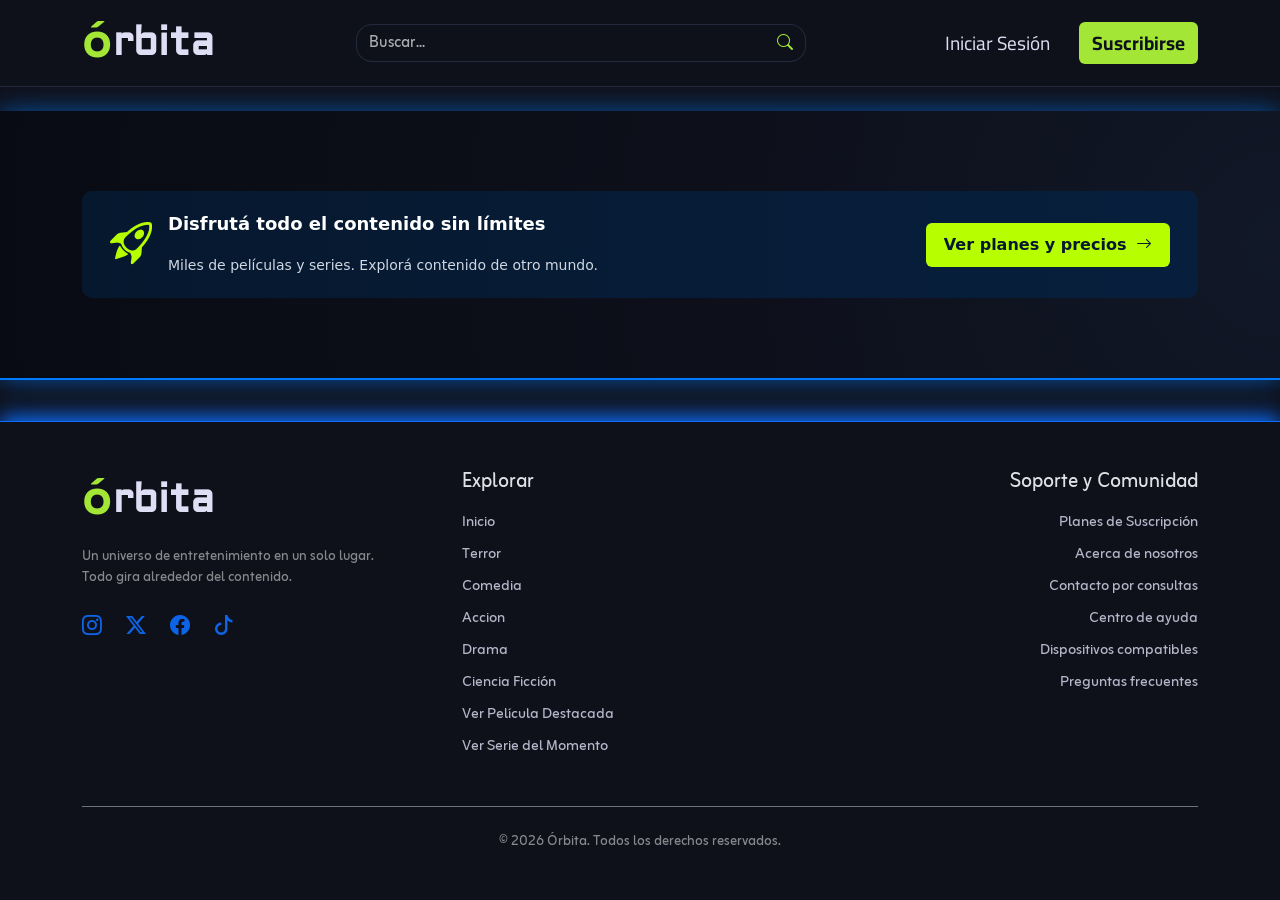
==== commit 9ccc7bd6: "Reemplazo banner anterior por la pedida" ====
--- a/index.html
+++ b/index.html
@@ -14,13 +14,9 @@
       integrity="sha384-sRIl4kxILFvY47J16cr9ZwB07vP4J8+LH7qKQnuqkuIAvNWLzeN8tE5YBujZqJLB"
       crossorigin="anonymous"
     />
-    <link
-      rel="stylesheet"
-      href="https://cdn.jsdelivr.net/npm/bootstrap-icons@1.13.1/font/bootstrap-icons.min.css"
-    />
-    <link rel="icon" type="image/png" href="./img/favicon.png" />
+    <link rel="stylesheet" href="https://cdn.jsdelivr.net/npm/bootstrap-icons@1.11.3/font/bootstrap-icons.min.css">
     <link rel="stylesheet" href="./css/style.css" />
-    <title>Órbita - Todo gira al rededor del contenido</title>
+    <title>Órbita: Todo gira al rededor del contenido</title>
   </head>
   <body>
     <header>
@@ -78,853 +74,66 @@
         </div>
       </nav>
     </header>
-
-    <main class="fade-in-page detalle-serie-bg">
-      <!-- Sección Carousel -->
-      <section id="carousel-destacados" class="carousel slide">
-        <div class="carousel-indicators">
-          <button
-            type="button"
-            data-bs-target="#carousel-destacados"
-            data-bs-slide-to="0"
-            class="bg-light"
-            aria-current="true"
-            aria-label="Slide 1"
-          ></button>
-          <button
-            type="button"
-            data-bs-target="#carousel-destacados"
-            data-bs-slide-to="1"
-            class="active bg-light"
-            aria-label="Slide 2"
-          ></button>
-          <button
-            type="button"
-            data-bs-target="#carousel-destacados"
-            data-bs-slide-to="2"
-            class="bg-light"
-            aria-label="Slide 3"
-          ></button>
-          <button
-            type="button"
-            data-bs-target="#carousel-destacados"
-            data-bs-slide-to="3"
-            class="bg-light"
-            aria-current="true"
-            aria-label="Slide 4"
-          ></button>
-        </div>
-
-        <div class="carousel-inner">
-          <div class="carousel-item active hero">
-            <div class="hero-bg">
-              <img
-                src="./img/carousel-comprimido/Eclipse.jpg"
-                class="d-block w-100 img-banner"
-                alt="zenizas_de_oro"
-              />
-              <div class="hero-overlay-inicial">
-                <div class="hero-content">
-                  <span class="hero-badge">Estreno exclusivo</span>
-                  <h1 class="hero-title">Eclipse de Medianoche</h1>
-                  <div class="hero-meta">
-                    <span>98% Match | 2026 | 2 Temporadas | 4K Ultra HD</span>
-                  </div>
-                  <p class="hero-description">
-                    En una ciudad donde nunca amanece, una detective con un
-                    pasado oscuro descubre una conspiración que conecta todos
-                    los crímenes sin resolver de la última década.
-                  </p>
-                  <div class="hero-actions justify-content-center">
-                    <button
-                      class="btn fw-bold boton-suscribirse me-3"
-                      data-bs-toggle="modal"
-                      data-bs-target="#modal-info"
-                    >
-                      <i class="bi bi-plus-circle"></i> MAS INFO
-                    </button>
-                    <button
-                      class="btn fw-bold boton-suscribirse me-3"
-                      data-bs-toggle="modal"
-                      data-bs-target="#modal-trailer"
-                    >
-                      <i class="bi bi-play-fill"></i> VER TRAILER
-                    </button>
-                  </div>
-                </div>
-              </div>
-            </div>
-          </div>
-
-          <div class="carousel-item">
-            <img
-              src="./img/carousel-comprimido/cinematic-horizontal-banner-for-streaming-drama-se.jpeg"
-              class="d-block w-100 img-banner"
-              alt="zenizas_de_oro"
-            />
-            <div class="caja-texto hero-description">
-              <span class="hero-badge">Drama y suspenso</span>
-              <p>
-                "Cenizas de Oro" es un drama familiar que sigue a los
-                Valderrama, una dinastía de Tafí Viejo que durante tres
-                generaciones manejó la industria citrícola más grande del norte
-                argentino. Respetados, influyentes y con mansión en Yerba Buena,
-                vivían de la imagen. El problema: llevan 4 años en quiebra
-                técnica y nadie lo
-              </p>
-              <div class="hero-actions justify-content-center">
-                <button class="btn fw-bold boton-suscribirse me-3">
-                  <i class="bi bi-plus-circle"></i> MAS INFO
-                </button>
-                <button class="btn fw-bold boton-suscribirse me-3">
-                  <i class="bi bi-play-fill"></i> VER TRAILER
-                </button>
-              </div>
-            </div>
-          </div>
-
-          <div class="carousel-item">
-            <img
-              src="./img/carousel-comprimido/OCTUBRE.jpg"
-              class="d-block w-100 img-banner"
-              alt="Entre_dos_octubres"
-            />
-            <div class="caja-texto hero-description">
-              <span class="hero-badge">Clásica comedia romántica</span>
-              <p>
-                Tras 8 años en Barcelona, la fotógrafa Emilia vuelve a su pueblo
-                en Tucumán y queda atrapada entre dos amores: Julián, el músico
-                bohemio que fue su primer novio y nunca la olvidó, y Marcos, su
-                pareja actual, un arquitecto exitoso que le ofrece un futuro
-                seguro en Buenos Aires. En un otoño que desordena todo, Emilia
-                deberá decidir si elige la pasión del pasado o la estabilidad
-                del futuro. Pero mientras las hojas caen, descubre que la
-                decisión más difícil no es con quién quedarse… sino quién quiere
-                ser ella.
-              </p>
-              <div class="hero-actions justify-content-center">
-                <button class="btn fw-bold boton-suscribirse me-3">
-                  <i class="bi bi-plus-circle"></i> MAS INFO
-                </button>
-                <button class="btn fw-bold boton-suscribirse me-3">
-                  <i class="bi bi-play-fill"></i> VER TRAILER
-                </button>
-              </div>
-            </div>
-          </div>
-
-          <div class="carousel-item">
-            <img
-              src="./img/carousel-comprimido/kilates de sangre.jpg"
-              class="d-block w-100 img-banner"
-              alt="Entre_dos_octubres"
-            />
-            <div class="caja-texto-horizontal hero-description">
-              <span class="hero-badge">Acción con toques de drama</span>
-              <p>
-                En San Lázaro, una ciudad portuaria donde se talla y comercia el
-                80% de la joyería de lujo de Latinoamérica, la paz pende de un
-                hilo. Durante 30 años, dos clanes mafiosos mantuvieron un pacto:
-                dividirse la ciudad por el Río Negro y no tocarse el negocio.
-                Todo se rompe cuando aparece "La Estrella de Atacama", un
-                diamante azul de 120 kilates valuado en 40 millones de dólares.
-              </p>
-              <div class="hero-actions justify-content-center">
-                <button class="btn fw-bold boton-suscribirse me-3">
-                  <i class="bi bi-plus-circle"></i> MAS INFO
-                </button>
-                <button class="btn fw-bold boton-suscribirse me-3">
-                  <i class="bi bi-play-fill"></i> VER TRAILER
-                </button>
-              </div>
-            </div>
-          </div>
-        </div>
-
-        <button
-          class="carousel-control-prev"
-          type="button"
-          data-bs-target="#carousel-destacados"
-          data-bs-slide="prev"
-        >
-          <span class="carousel-control-prev-icon" aria-hidden="true"></span>
-          <span class="visually-hidden">Previous</span>
-        </button>
-        <button
-          class="carousel-control-next"
-          type="button"
-          data-bs-target="#carousel-destacados"
-          data-bs-slide="next"
-        >
-          <span class="carousel-control-next-icon" aria-hidden="true"></span>
-          <span class="visually-hidden">Next</span>
-        </button>
-      </section>
-      <!-- Sección: Recomendados para ti -->
-      <section class="seccion-recomendados py-5">
-        <div class="container mb-5">
-          <div
-            class="d-flex justify-content-start align-items-start mb-4 flex-column"
-          >
-            <h3 class="titulo-seccion">Recomendados para ti</h3>
-            <a href="./pages/error404.html" class="link-ver-mas">
-              Ver más <i class="bi bi-chevron-right"></i>
-            </a>
-          </div>
-
-          <!-- Carrusel de Películas -->
-          <div
-            id="carousel-peliculas"
-            class="carousel slide"
-            data-bs-ride="false"
-          >
-            <div class="carousel-inner">
-              <!-- Slide 1 - Primeras 6 peliculas -->
-              <div class="carousel-item active">
-                <div class="row g-3">
-                  <!-- pelicula 1 -->
-                  <div class="col-6 col-md-4 col-lg-2">
-                    <a
-                      href="./pages/detalle-pelicula.html"
-                      class="card-pelicula"
-                    >
-                      <div class="imagen-container">
-                        <span class="badge-nuevo">Estreno</span>
-                        <img
-                          src="./img/portadas/terror-insidious.jpg"
-                          alt="Insidious"
-                          class="img-fluid"
-                        />
-                        <div class="overlay-play">
-                          <i class="bi bi-play-circle-fill"></i>
-                        </div>
-                      </div>
-                      <div class="info-pelicula mt-2">
-                        <h3 class="titulo-pelicula">Insidious</h3>
-                        <p class="detalles-pelicula">2h 49m</p>
-                      </div>
-                    </a>
-                  </div>
-
-                  <!-- pelicula 2 -->
-                  <div class="col-6 col-md-4 col-lg-2">
-                    <a href="./pages/error404.html" class="card-pelicula">
-                      <div class="imagen-container">
-                        <img
-                          src="./img/portadas/sugerencia-animal-farm.jpg"
-                          alt="animal farm"
-                          class="img-fluid"
-                        />
-                        <div class="overlay-play">
-                          <i class="bi bi-play-circle-fill"></i>
-                        </div>
-                      </div>
-                      <div class="info-pelicula mt-2">
-                        <h3 class="titulo-pelicula">Animal Farm</h3>
-                        <p class="detalles-pelicula">1hs 58m</p>
-                      </div>
-                    </a>
-                  </div>
-
-                  <!-- pelicula 3 -->
-                  <div class="col-6 col-md-4 col-lg-2">
-                    <a href="./pages/error404.html" class="card-pelicula">
-                      <div class="imagen-container">
-                        <img
-                          src="./img/portadas/sugerencia-apex.jpg"
-                          alt="The Last of Us"
-                          class="img-fluid"
-                        />
-                        <div class="overlay-play">
-                          <i class="bi bi-play-circle-fill"></i>
-                        </div>
-                      </div>
-                      <div class="info-pelicula mt-2">
-                        <h3 class="titulo-pelicula">Apex</h3>
-                        <p class="detalles-pelicula">2hs 18min</p>
-                      </div>
-                    </a>
-                  </div>
-
-                  <!-- pelicula 4 -->
-                  <div class="col-6 col-md-4 col-lg-2">
-                    <a href="./pages/error404.html" class="card-pelicula">
-                      <div class="imagen-container">
-                        <img
-                          src="./img/portadas/sugerencia-el-diablo-viste-a-la-moda-2.jpg"
-                          alt="El diablo viste a la moda 2"
-                          class="img-fluid"
-                        />
-                        <div class="overlay-play">
-                          <i class="bi bi-play-circle-fill"></i>
-                        </div>
-                      </div>
-                      <div class="info-pelicula mt-2">
-                        <h3 class="titulo-pelicula">
-                          El diablo viste a la moda 2
-                        </h3>
-                        <p class="detalles-pelicula">2hs 20min</p>
-                      </div>
-                    </a>
-                  </div>
-
-                  <!-- pelicula 5 -->
-                  <div class="col-6 col-md-4 col-lg-2">
-                    <a href="./pages/error404.html" class="card-pelicula">
-                      <div class="imagen-container">
-                        <img
-                          src="img/portadas/sugerencia-jackass-best-and-las.jpg"
-                          alt="Jackass best and last"
-                          class="img-fluid"
-                        />
-                        <div class="overlay-play">
-                          <i class="bi bi-play-circle-fill"></i>
-                        </div>
-                      </div>
-                      <div class="info-pelicula mt-2">
-                        <h3 class="titulo-pelicula">Jackass best and last</h3>
-                        <p class="detalles-pelicula">1hs 48min</p>
-                      </div>
-                    </a>
-                  </div>
-
-                  <!-- pelicula 6 -->
-                  <div class="col-6 col-md-4 col-lg-2">
-                    <a href="./pages/error404.html" class="card-pelicula">
-                      <div class="imagen-container">
-                        <img
-                          src="./img/portadas/sugerencia-michael.jpg"
-                          alt="Michael"
-                          class="img-fluid"
-                        />
-                        <div class="overlay-play">
-                          <i class="bi bi-play-circle-fill"></i>
-                        </div>
-                      </div>
-                      <div class="info-pelicula mt-2">
-                        <h3 class="titulo-pelicula">Michael</h3>
-                        <p class="detalles-pelicula">2hs 13min</p>
-                      </div>
-                    </a>
-                  </div>
-                </div>
-              </div>
-
-              <!-- Slide 2 - Siguientes 6 peliculas -->
-              <div class="carousel-item">
-                <div class="row g-3">
-                  <div class="col-6 col-md-4 col-lg-2">
-                    <a href="./pages/error404.html" class="card-pelicula">
-                      <div class="imagen-container">
-                        <img
-                          src="./img/portadas/sugerencia-mortal-kombat-2.jpg"
-                          alt="Mortal Kombat 2"
-                          class="img-fluid"
-                        />
-                        <div class="overlay-play">
-                          <i class="bi bi-play-circle-fill"></i>
-                        </div>
-                      </div>
-                      <div class="info-pelicula mt-2">
-                        <h3 class="titulo-pelicula">Mortal Kombat 2</h3>
-                        <p class="detalles-pelicula">1hs 49min</p>
-                      </div>
-                    </a>
-                  </div>
-
-                  <div class="col-6 col-md-4 col-lg-2">
-                    <a href="./pages/error404.html" class="card-pelicula">
-                      <div class="imagen-container">
-                        <img
-                          src="./img/portadas/sugerencia-super-mario-galaxy.jpg"
-                          alt="Super Mario Galaxy"
-                          class="img-fluid"
-                        />
-                        <div class="overlay-play">
-                          <i class="bi bi-play-circle-fill"></i>
-                        </div>
-                      </div>
-                      <div class="info-pelicula mt-2">
-                        <h3 class="titulo-pelicula">Super Mario Galaxy</h3>
-                        <p class="detalles-pelicula">2hs 23min</p>
-                      </div>
-                    </a>
-                  </div>
-
-                  <div class="col-6 col-md-4 col-lg-2">
-                    <a href="./pages/error404.html" class="card-pelicula">
-                      <div class="imagen-container">
-                        <img
-                          src="./img/portadas/sugerencia-tom-clancys.jpg"
-                          alt="Tom Clancy's"
-                          class="img-fluid"
-                        />
-                        <div class="overlay-play">
-                          <i class="bi bi-play-circle-fill"></i>
-                        </div>
-                      </div>
-                      <div class="info-pelicula mt-2">
-                        <h3 class="titulo-pelicula">Tom Clancy's</h3>
-                        <p class="detalles-pelicula">1hs 53min</p>
-                      </div>
-                    </a>
-                  </div>
-
-                  <div class="col-6 col-md-4 col-lg-2">
-                    <a href="./pages/error404.html" class="card-pelicula">
-                      <div class="imagen-container">
-                        <img
-                          src="./img/portadas/comedia-borderline.jpg"
-                          alt="Borderline"
-                          class="img-fluid"
-                        />
-                        <div class="overlay-play">
-                          <i class="bi bi-play-circle-fill"></i>
-                        </div>
-                      </div>
-                      <div class="info-pelicula mt-2">
-                        <h3 class="titulo-pelicula">Borderline</h3>
-                        <p class="detalles-pelicula">S3 E5 • 24min</p>
-                      </div>
-                    </a>
-                  </div>
-
-                  <div class="col-6 col-md-4 col-lg-2">
-                    <a href="./pages/error404.html" class="card-pelicula">
-                      <div class="imagen-container">
-                        <img
-                          src="./img/portadas/comedia-dog-days.jpg"
-                          alt="Dog days"
-                          class="img-fluid"
-                        />
-                        <div class="overlay-play">
-                          <i class="bi bi-play-circle-fill"></i>
-                        </div>
-                      </div>
-                      <div class="info-pelicula mt-2">
-                        <h3 class="titulo-pelicula">Dog days</h3>
-                        <p class="detalles-pelicula">S1 E4 • 39min</p>
-                      </div>
-                    </a>
-                  </div>
-
-                  <div class="col-6 col-md-4 col-lg-2">
-                    <a href="./pages/error404.html" class="card-pelicula">
-                      <div class="imagen-container">
-                        <img
-                          src="./img/portadas/terror-victorian-psico.jpg"
-                          alt="Victorian Psico"
-                          class="img-fluid"
-                        />
-                        <div class="overlay-play">
-                          <i class="bi bi-play-circle-fill"></i>
-                        </div>
-                      </div>
-                      <div class="info-pelicula mt-2">
-                        <h3 class="titulo-pelicula">Victorian Psico</h3>
-                        <p class="detalles-pelicula">1hs 49min</p>
-                      </div>
-                    </a>
-                  </div>
-                </div>
-              </div>
-            </div>
-
-            <!-- Controles del Carrusel -->
-            <button
-              class="carousel-control-prev"
-              type="button"
-              data-bs-target="#carousel-peliculas"
-              data-bs-slide="prev"
-            >
-              <span
-                class="carousel-control-prev-icon"
-                aria-hidden="true"
-              ></span>
-              <span class="visually-hidden">Anterior</span>
-            </button>
-            <button
-              class="carousel-control-next"
-              type="button"
-              data-bs-target="#carousel-peliculas"
-              data-bs-slide="next"
-            >
-              <span
-                class="carousel-control-next-icon"
-                aria-hidden="true"
-              ></span>
-              <span class="visually-hidden">Siguiente</span>
-            </button>
-          </div>
-        </div>
-      </section>
-
-      <section class="container my-5">
-        <div
-          class="row fondo-banner-promocion rounded-4 p-4 p-md-5 align-items-center text-white shadow-lg  detalle-serie-bg"
-        >
-          <div
-            class="col-12 col-md-8 d-flex align-items-start gap-4 mb-4 mb-md-0"
-          >
-            <div class="display-4 icono-corona d-none d-sm-block">
-              <i class="bi bi-rocket-takeoff-fill"></i
-              ><i class="bi bi-globe-americas-fill"></i>
-            </div>
-            <div>
-              <h3 class="fw-bold mb-2 fs-2 text-center text-md-start">
-                Disfruta de todo el contenido sin límites
-              </h3>
-              <p
-                class="texto-secundario-banner mb-0 text-center text-md-start fs-5"
-              >
-                Miles de películas y series. Cancela cuando quieras.
-              </p>
-            </div>
-          </div>
-
-          <div class="col-12 col-md-4 text-center text-md-end">
-            <a
-              href="./pages/suscripcion.html"
-              class="btn fw-bold boton-suscribirse py-3 px-4 rounded-3 d-inline-flex align-items-center justify-content-center gap-2 w-100 w-md-auto transicion-boton"
-            >
-              <span>Ver planes y precios</span>
-              <i class="bi bi-chevron-right fs-6"></i>
-            </a>
-          </div>
-        </div>
-      </section>
-      <!-- Sección: Explorar por Categorías -->
-      <section class="seccion-categorias py-5">
-        <div class="container mb-3">
-          <h3 class="titulo-seccion mb-4">Explora por categorías</h3>
-
-          <div class="d-flex flex-wrap gap-3 justify-content-center">
-            <a href="./index.html" class="btn-categoria activo">
-              <i class="bi bi-grid-3x3-gap-fill"></i>
-              <span>Home</span>
-            </a>
-            <a href="./pages/categoria-2.html" class="btn-categoria">
-              <i class="bi bi-emoji-laughing-fill"></i>
-              <span>Comedia</span>
-            </a>
-            <a href="./pages/categoria-1.html" class="btn-categoria">
-              <i class="bi bi-emoji-dizzy"></i>
-              <span>Terror</span>
-            </a>
-            <a href="./pages/error404.html" class="btn-categoria">
-              <i class="bi bi-lightning-charge-fill"></i>
-              <span>Acción</span>
-            </a>
-            <a href="./pages/error404.html" class="btn-categoria">
-              <i class="bi bi-compass-fill"></i>
-              <span>Aventura</span>
-            </a>
-            <a href="./pages/error404.html" class="btn-categoria">
-              <i class="bi bi-rocket-takeoff-fill"></i>
-              <span>Ciencia ficción</span>
-            </a>
-            <a href="./pages/error404.html" class="btn-categoria">
-              <i class="bi bi-arrow-through-heart-fill"></i>
-              <span>Romance</span>
-            </a>
-            <a href="./pages/error404.html" class="btn-categoria">
-              <i class="bi bi-balloon-fill"></i>
-              <span>Infantil</span>
-            </a>
-          </div>
-        </div>
-      </section>
-
-      <!-- Sección: series Sugeridas -->
-      <section class="seccion-series py-5">
-        <div class="container">
-          <!-- Encabezado -->
-          <div
-            class="d-flex justify-content-start align-items-start mb-4 flex-column"
-          >
-            <h2 class="titulo-seccion">Series sugeridas</h2>
-            <a href="./pages/error404.html" class="link-ver-mas">
-              Ver más <i class="bi bi-chevron-right"></i>
-            </a>
-          </div>
-
-          <!-- Carrusel de series -->
-          <div id="carouselSeries" class="carousel slide" data-bs-ride="false">
-            <div class="carousel-inner">
-              <!-- Slide 1 - Primeras 6 series -->
-              <div class="carousel-item active">
-                <div class="row g-3">
-                  <!-- Serie 1 -->
-                  <div class="col-6 col-md-4 col-lg-2">
-                    <a href="./pages/detalle-serie.html" class="card-pelicula">
-                      <div class="imagen-container">
-                        <span class="badge-nuevo">Estreno</span>
-                        <img
-                          src="./img/portadas/serie-breaking-bad.jpg"
-                          alt="Breaking Bad"
-                          class="img-fluid"
-                        />
-                        <div class="overlay-play">
-                          <i class="bi bi-play-circle-fill"></i>
-                        </div>
-                      </div>
-                      <div class="info-pelicula mt-2">
-                        <h3 class="titulo-pelicula">Breaking Bad</h3>
-                        <p class="detalles-pelicula">4 Temporadas</p>
-                      </div>
-                    </a>
-                  </div>
-
-                  <!-- Serie 2 -->
-                  <div class="col-6 col-md-4 col-lg-2">
-                    <a href="./pages/error404.html" class="card-pelicula">
-                      <div class="imagen-container">
-                        <img
-                          src="./img/portadas/serie-better-call-saul.jpg"
-                          alt="Better Call Saul"
-                          class="img-fluid"
-                        />
-                        <div class="overlay-play">
-                          <i class="bi bi-play-circle-fill"></i>
-                        </div>
-                      </div>
-                      <div class="info-pelicula mt-2">
-                        <h3 class="titulo-pelicula">Better Call Saul</h3>
-                        <p class="detalles-pelicula">2 Temporadas</p>
-                      </div>
-                    </a>
-                  </div>
-
-                  <!-- Serie 3 -->
-                  <div class="col-6 col-md-4 col-lg-2">
-                    <a href="./pages/error404.html" class="card-pelicula">
-                      <div class="imagen-container">
-                        <img
-                          src="./img/portadas/serie-black-mirror.jpg"
-                          alt="Black Mirror"
-                          class="img-fluid"
-                        />
-                        <div class="overlay-play">
-                          <i class="bi bi-play-circle-fill"></i>
-                        </div>
-                      </div>
-                      <div class="info-pelicula mt-2">
-                        <h3 class="titulo-pelicula">Black Mirror</h3>
-                        <p class="detalles-pelicula">6 Temporadas</p>
-                      </div>
-                    </a>
-                  </div>
-
-                  <!-- Serie 4 -->
-                  <div class="col-6 col-md-4 col-lg-2">
-                    <a href="./pages/error404.html" class="card-pelicula">
-                      <div class="imagen-container">
-                        <img
-                          src="./img/portadas/serie-game-of-thrones.jpg"
-                          alt="Game of Thrones"
-                          class="img-fluid"
-                        />
-                        <div class="overlay-play">
-                          <i class="bi bi-play-circle-fill"></i>
-                        </div>
-                      </div>
-                      <div class="info-pelicula mt-2">
-                        <h3 class="titulo-pelicula">Game of Thrones</h3>
-                        <p class="detalles-pelicula">5 Temporadas</p>
-                      </div>
-                    </a>
-                  </div>
-
-                  <!-- Serie 5 -->
-                  <div class="col-6 col-md-4 col-lg-2">
-                    <a href="./pages/error404.html" class="card-pelicula">
-                      <div class="imagen-container">
-                        <img
-                          src="./img/portadas/serie-stranger-things.jpg"
-                          alt="Stranger Things"
-                          class="img-fluid"
-                        />
-                        <div class="overlay-play">
-                          <i class="bi bi-play-circle-fill"></i>
-                        </div>
-                      </div>
-                      <div class="info-pelicula mt-2">
-                        <h3 class="titulo-pelicula">Stranger Things</h3>
-                        <p class="detalles-pelicula">4 Temporadas</p>
-                      </div>
-                    </a>
-                  </div>
-
-                  <!-- Serie 6 -->
-                  <div class="col-6 col-md-4 col-lg-2">
-                    <a href="./pages/error404.html" class="card-pelicula">
-                      <div class="imagen-container">
-                        <img
-                          src="./img/portadas/serie-the-last-of-us.jpg"
-                          alt="The Last of Us"
-                          class="img-fluid"
-                        />
-                        <div class="overlay-play">
-                          <i class="bi bi-play-circle-fill"></i>
-                        </div>
-                      </div>
-                      <div class="info-pelicula mt-2">
-                        <h3 class="titulo-pelicula">The Last of Us</h3>
-                        <p class="detalles-pelicula">3 Temporadas</p>
-                      </div>
-                    </a>
-                  </div>
-                </div>
-              </div>
-
-              <!-- Slide 2 - Siguientes 6 series -->
-              <div class="carousel-item">
-                <div class="row g-3">
-                  <div class="col-6 col-md-4 col-lg-2">
-                    <a href="./pages/error404.html" class="card-pelicula">
-                      <div class="imagen-container">
-                        <img
-                          src="./img/portadas/serie-game-of-arms.jpg"
-                          alt="Game of Arms"
-                          class="img-fluid"
-                        />
-                        <div class="overlay-play">
-                          <i class="bi bi-play-circle-fill"></i>
-                        </div>
-                      </div>
-                      <div class="info-pelicula mt-2">
-                        <h3 class="titulo-pelicula">Game of Arms</h3>
-                        <p class="detalles-pelicula">1 Temporada</p>
-                      </div>
-                    </a>
-                  </div>
-
-                  <div class="col-6 col-md-4 col-lg-2">
-                    <a href="./pages/error404.html" class="card-pelicula">
-                      <div class="imagen-container">
-                        <img
-                          src="./img/portadas/serie-tripling.jpg"
-                          alt="Tripling"
-                          class="img-fluid"
-                        />
-                        <div class="overlay-play">
-                          <i class="bi bi-play-circle-fill"></i>
-                        </div>
-                      </div>
-                      <div class="info-pelicula mt-2">
-                        <h3 class="titulo-pelicula">Tripling</h3>
-                        <p class="detalles-pelicula">2 Temporadas</p>
-                      </div>
-                    </a>
-                  </div>
-
-                  <div class="col-6 col-md-4 col-lg-2">
-                    <a href="./pages/error404.html" class="card-pelicula">
-                      <div class="imagen-container">
-                        <img
-                          src="./img/portadas/serie-tv-watercooler.jpg"
-                          alt="TV Watercooler"
-                          class="img-fluid"
-                        />
-                        <div class="overlay-play">
-                          <i class="bi bi-play-circle-fill"></i>
-                        </div>
-                      </div>
-                      <div class="info-pelicula mt-2">
-                        <h3 class="titulo-pelicula">TV Watercooler</h3>
-                        <p class="detalles-pelicula">2 Temporadas</p>
-                      </div>
-                    </a>
-                  </div>
-
-                  <div class="col-6 col-md-4 col-lg-2">
-                    <a href="./pages/error404.html" class="card-pelicula">
-                      <div class="imagen-container">
-                        <img
-                          src="./img/portadas/serie-vikings.jpg"
-                          alt="Vikings"
-                          class="img-fluid"
-                        />
-                        <div class="overlay-play">
-                          <i class="bi bi-play-circle-fill"></i>
-                        </div>
-                      </div>
-                      <div class="info-pelicula mt-2">
-                        <h3 class="titulo-pelicula">Vikings</h3>
-                        <p class="detalles-pelicula">3 Temporadas</p>
-                      </div>
-                    </a>
-                  </div>
-
-                  <div class="col-6 col-md-4 col-lg-2">
-                    <a href="./pages/error404.html" class="card-pelicula">
-                      <div class="imagen-container">
-                        <img
-                          src="./img/portadas/comedia-tom-y-jerry.jpg"
-                          alt="Tom y Jerry"
-                          class="img-fluid"
-                        />
-                        <div class="overlay-play">
-                          <i class="bi bi-play-circle-fill"></i>
-                        </div>
-                      </div>
-                      <div class="info-pelicula mt-2">
-                        <h3 class="titulo-pelicula">Tom y Jerry</h3>
-                        <p class="detalles-pelicula">7 Temporadas</p>
-                      </div>
-                    </a>
-                  </div>
-
-                  <div class="col-6 col-md-4 col-lg-2">
-                    <a href="./pages/error404.html" class="card-pelicula">
-                      <div class="imagen-container">
-                        <img
-                          src="./img/portadas/comedia-queen-bees.jpg"
-                          alt="Queen Bees"
-                          class="img-fluid"
-                        />
-                        <div class="overlay-play">
-                          <i class="bi bi-play-circle-fill"></i>
-                        </div>
-                      </div>
-                      <div class="info-pelicula mt-2">
-                        <h3 class="titulo-pelicula">Queen Bees</h3>
-                        <p class="detalles-pelicula">2 Temporadas</p>
-                      </div>
-                    </a>
-                  </div>
-                </div>
-              </div>
-            </div>
-
-            <!-- Controles del Carrusel -->
-            <button
-              class="carousel-control-prev"
-              type="button"
-              data-bs-target="#carouselSeries"
-              data-bs-slide="prev"
-            >
-              <span
-                class="carousel-control-prev-icon"
-                aria-hidden="true"
-              ></span>
-              <span class="visually-hidden">Anterior</span>
-            </button>
-            <button
-              class="carousel-control-next"
-              type="button"
-              data-bs-target="#carouselSeries"
-              data-bs-slide="next"
-            >
-              <span
-                class="carousel-control-next-icon"
-                aria-hidden="true"
-              ></span>
-              <span class="visually-hidden">Siguiente</span>
-            </button>
-          </div>
-        </div>
-      </section>
+    <main>
+      <!-- <section class="banner-orbita">
+  <div class="container">
+    <div class="row align-items-center min-vh-75">
+      <div class="col-lg-6">
+        <h1>
+          Tu universo de entretenimiento
+          <span>en un solo lugar.</span>
+        </h1>
+
+        <p>
+          Disfrutá miles de películas, series y documentales.
+          Sin límites. Sin anuncios. En todos tus dispositivos.
+        </p>
+
+        <div class="d-flex gap-3 mt-4">
+          <a href="pages/suscripcion.html" class="btn btn-orbita">
+            ▶ Comenzá ahora
+          </a>
+
+          <a href="pages/suscripcion.html" class="btn btn-outline-light">
+            Ver planes
+          </a>
+        </div>
+      </div>
+
+      <div class="col-lg-6 mt-5 mt-lg-0">
+        <img src="./img/portadas/imgBanner.png"
+     class="img-fluid banner-img"
+     alt="Banner Órbita Streaming">
+      </div>
+    </div>
+  </div>
+</section> -->
+
+<section class="banner-orbita my-4">
+  <div class="container">
+    <div class="banner-content d-flex align-items-center justify-content-between">
+      
+      <div class="d-flex align-items-center gap-3">
+        <i class="bi bi-rocket-takeoff banner-icon"></i>
+
+        <div>
+          <h5 class="mb-1">Disfrutá todo el contenido sin límites</h5>
+          <p class="mb-0">
+            Miles de películas y series. Explorá contenido de otro mundo.
+          </p>
+        </div>
+      </div>
+
+      <a href="#" class="btn btn-orbita">
+        Ver planes y precios
+        <i class="bi bi-arrow-right ms-1"></i>
+      </a>
+
+    </div>
+  </div>
+</section>
+
+
     </main>
     <footer class="footer py-5">
       <div class="container">
@@ -940,10 +149,8 @@
                 ><span class="resto-texto">rbita</span>
               </a>
             </div>
-            <p
-              class="text-white-50 small mb-4 mx-auto mx-lg-0 text-center text-lg-start"
-            >
-              Un universo de entretenimiento en un solo lugar. <br />Todo gira
+            <p class="text-white-50 small mb-4 mx-auto mx-lg-0 text-center text-lg-start">
+              Un universo de entretenimiento en un solo lugar. <br>Todo gira
               alrededor del contenido.
             </p>
             <div
@@ -1036,7 +243,7 @@
                 >
               </li>
               <li>
-                <a href="./pages/contacto-equipo.html" class="link-footer"
+                <a href="./pages/contacto.html" class="link-footer"
                   >Contacto por consultas</a
                 >
               </li>
@@ -1066,161 +273,6 @@
         </div>
       </div>
     </footer>
-
-    <!-- Modal Trailer -->
-
-    <div
-      class="modal fade"
-      id="modal-trailer"
-      tabindex="-1"
-      aria-labelledby="modal-trailerLabel"
-      aria-hidden="true"
-    >
-      <div class="modal-dialog modal-lg">
-        <div class="modal-content">
-          <div class="modal-header">
-            <h3 class="modal-title fs-5" id="modal-trailerLabel">
-              Trailer Eclipse de Medianoche
-            </h3>
-            <button
-              type="button"
-              class="btn-close"
-              data-bs-dismiss="modal"
-              aria-label="Close"
-            ></button>
-          </div>
-          <div class="modal-body">
-            <iframe
-              width="560"
-              height="315"
-              src="https://www.youtube.com/embed/hZxJzhIPTTg?si=MpkvLOs9M539GasJ"
-              title="YouTube video player"
-              frameborder="0"
-              allow="
-                accelerometer;
-                autoplay;
-                clipboard-write;
-                encrypted-media;
-                gyroscope;
-                picture-in-picture;
-                web-share;
-              "
-              referrerpolicy="strict-origin-when-cross-origin"
-              allowfullscreen
-            ></iframe>
-          </div>
-        </div>
-      </div>
-    </div>
-
-    <!-- Modal +Info -->
-
-    <div class="modal text-modal ventana-modal" id="modal-info" tabindex="-1">
-      <div class="modal-dialog">
-        <div class="modal-content">
-          <div class="modal-header">
-            <h5 class="modal-title texto-titulo-modal">
-              Eclipse de Medianoche
-            </h5>
-            <button
-              type="button"
-              class="btn-close"
-              data-bs-dismiss="modal"
-              aria-label="Close"
-            ></button>
-          </div>
-          <div class="modal-body">
-            <p>
-              Durante el eclipse lunar más largo del siglo, la ciudad de Tafí
-              Viejo queda sumida en 6 horas de oscuridad total. Esa misma noche,
-              Lucía Rivas, una astrónoma escéptica, descubre que cada eclipse de
-              medianoche abre un portal entre este mundo y una dimensión donde
-              el tiempo corre al revés. Cuando su hermano menor desaparece tras
-              cruzar un bosque durante el fenómeno, Lucía se une a Damián
-              Quiroga, un guardaparques que perdió a su esposa en el eclipse de
-              2008 bajo circunstancias idénticas. Juntos tienen solo las 6 horas
-              que dura la penumbra para encontrar a los desaparecidos antes de
-              que el portal se cierre y queden atrapados para siempre en un
-              bucle temporal. El problema: en la otra dimensión, cada minuto que
-              pasan envejece un año en nuestro mundo. Y algo más los está
-              cazando desde las sombras... algo que se alimenta del tiempo
-              robado. Para salvar a su hermano, Lucía deberá aceptar que la
-              ciencia no explica todo y confiar en las leyendas que Damián lleva
-              años investigando. Un juego de relojes, sacrificios y segundas
-              oportunidades donde el amor es la única constante que no se
-              deforma con el tiempo.
-            </p>
-          </div>
-          <div class="modal-footer justify-content-around">
-            <button
-              class="btn fw-bold boton-suscribirse btn-general me-3"
-              data-bs-toggle="modal"
-              data-bs-target="#modal-elenco"
-            >
-              <i class="bi bi-plus-circle"></i> ELENCO
-            </button>
-            <button
-              type="button"
-              class="btn btn-general"
-              data-bs-dismiss="modal"
-            >
-              CERRAR
-            </button>
-          </div>
-        </div>
-      </div>
-    </div>
-
-    <!-- Modal Elenco -->
-
-    <div class="modal texto-modal" id="modal-elenco" tabindex="-1">
-      <div class="modal-dialog">
-        <div class="modal-content">
-          <div class="modal-header">
-            <h5 class="modal-title texto-titulo-modal">ELENCO</h5>
-            <button
-              type="button"
-              class="btn-close"
-              data-bs-dismiss="modal"
-              aria-label="Close"
-            ></button>
-          </div>
-          <div class="modal-body">
-            <ul>
-              <li>
-                Dolores Fonzi - Dra. Lucía Rivas - Astrónoma racional que
-                aprende a creer en lo imposible
-              </li>
-              <li>
-                Peter Lanzani - Damián Quiroga - Guardaparques atormentado,
-                guardián del secreto del eclipse.
-              </li>
-              <li>
-                China Suárez - Elena Varela - Esposa de Damián, atrapada entre
-                dimensiones desde 2008.
-              </li>
-              <li>
-                Joaquín Furriel - Comisario Tomás Benítez - Policía que
-                investiga las desapariciones cíclicas,
-              </li>
-              <li>
-                Valentina Zenere - Mara Rivas - Hermana de Lucía, clave para
-                cerrar el portal.
-              </li>
-              <li>
-                Luis Brandoni - Don Anselmo - Anciano del pueblo que conoce la
-                profecía del eclipse.
-              </li>
-              <li>
-                Diego Cremonesi - El Cronófago - Entidad que habita la oscuridad
-                y devora el tiempo.
-              </li>
-            </ul>
-          </div>
-        </div>
-      </div>
-    </div>
-
     <!-- Modal de iniciar sesion -->
     <div class="modal fade" id="modalLogin" tabindex="-1">
       <div class="modal-dialog modal-dialog-centered">
--- a/css/style.css
+++ b/css/style.css
@@ -1,6 +1,5 @@
 @import url("https://cdn.jsdelivr.net/npm/bootstrap-icons@1.13.1/font/bootstrap-icons.min.css");
 @import url("https://fonts.googleapis.com/css2?family=Aldrich&family=Cairo:wght@200..1000&family=Zain:ital,wght@0,200;0,300;0,400;0,700;0,800;0,900;1,300;1,400&display=swap");
-@import url("https://cdn.jsdelivr.net/npm/bootstrap-icons@1.13.1/font/bootstrap-icons.min.css");
 
 :root {
   --text: #e0def5;
@@ -20,7 +19,7 @@
   box-sizing: border-box;
 }
 
-/* -------------------Estilos del navbar---------------------- */
+/* Estilos del navbar */
 
 .navbar.navbar-estilo {
   background-color: rgba(15, 17, 26, 0.9);
@@ -134,14 +133,12 @@
     box-shadow 0.2s linear;
 
   &:hover {
-    background-color: var(--accent);
-    color: var(--background);
     transform: translateY(-2px);
-    box-shadow: 0 0px 10px rgba(163, 230, 53, 0.4);
-  }
-}
-
-/* ----------------Estilos del modal para iniciar sesion -----------------*/
+    box-shadow: 0 4px 15px rgba(163, 230, 53, 0.4);
+  }
+}
+
+/* Estilos del modal para iniciar sesion */
 
 .modal-content.contenedor-modal {
   background-color: var(--background);
@@ -216,441 +213,9 @@
 }
 
 main {
-  /* flex: 1; */
-  flex-grow: 1;
-}
-
-/* ---------------------Estilos sugerencias ---------------------*/
-
-/* Títulos de Sección */
-.titulo-seccion {
-  font-family: var(--font-titulos);
-  font-size: 1.8rem;
-  color: var(--text);
-  font-weight: 600;
-}
-
-/* Link "Ver más" */
-.link-ver-mas {
-  font-family: var(--font-textos);
-  font-size: 1rem;
-  color: var(--accent);
-  text-decoration: none;
-  transition: color 0.3s ease;
-  display: flex;
-  align-items: center;
-  gap: 0.25rem;
-
-  &:hover {
-    color: var(--text);
-  }
-}
-
-/* Secciones generales */
-.seccion-recomendados,
-.seccion-categorias,
-.seccion-series {
-  background: linear-gradient(140deg, #050811 60%, rgba(13, 110, 253, 0.2));
-  border-top: 1px solid var(--primary);
-  border-bottom: 1px solid var(--primary);
-}
-
-/* Controles del Carrusel */
-.carousel-control-prev,
-.carousel-control-next {
-  width: 5%;
-  opacity: 0;
-  transition: opacity 0.3s ease;
-
-  .carousel-control-prev-icon,
-  .carousel-control-next-icon {
-    filter: brightness(0) invert(1);
-    width: 4rem;
-    height: 100%;
-    opacity: 20%;
-  }
-}
-
-.carousel:hover {
-  .carousel-control-prev,
-  .carousel-control-next {
-    opacity: 1;
-  }
-}
-
-/* Cards de Películas/Series */
-.card-pelicula {
-  text-decoration: none;
-  display: block;
-  transition: transform 0.3s ease;
-  margin: 5px;
-  &:hover {
-    transform: scale(1.05);
-  }
-
-  .imagen-container {
-    position: relative;
-    border-radius: 0.5rem;
-    overflow: hidden;
-    aspect-ratio: 2 / 3;
-    background-color: var(--secondary);
-
-    img {
-      width: 100%;
-      height: 100%;
-      object-fit: cover;
-      transition: opacity 0.3s ease;
-    }
-
-    /* Badge "Nuevo" */
-    .badge-nuevo {
-      position: absolute;
-      top: 0.75rem;
-      left: 0.75rem;
-      background-color: var(--accent);
-      color: var(--background);
-      font-family: var(--font-logo);
-      font-size: 0.75rem;
-      padding: 0.35rem 0.75rem;
-      border-radius: 0.25rem;
-      font-weight: 600;
-      z-index: 2;
-    }
-
-    /* Overlay de Play para Series */
-    .overlay-play {
-      position: absolute;
-      inset: 0;
-      background: linear-gradient(to top, rgba(15, 17, 26, 0.9), transparent);
-      display: flex;
-      align-items: center;
-      justify-content: center;
-      opacity: 0;
-      transition: opacity 0.3s ease;
-
-      i {
-        font-size: 4rem;
-        color: var(--primary);
-        filter: drop-shadow(0 0 10px rgba(13, 110, 253, 0.4));
-        color: #0d6efd;
-      }
-    }
-
-    &:hover .overlay-play {
-      opacity: 1;
-    }
-  }
-
-  .info-pelicula {
-    .titulo-pelicula {
-      font-family: var(--font-titulos);
-      font-size: 1rem;
-      color: var(--text);
-      margin: 0;
-      white-space: nowrap;
-      overflow: hidden;
-      text-overflow: ellipsis;
-    }
-
-    .detalles-pelicula {
-      font-family: var(--font-textos);
-      font-size: 0.85rem;
-      color: var(--text);
-      opacity: 0.7;
-      margin: 0;
-    }
-  }
-}
-
-/* ------------------Estilos paginas suscripcion------------------------ */
-
-/* Hero */
-.hero-suscripcion {
-  background-color: var(--background);
-  color: var(--text);
-  .marca-logo {
-    font-size: 2.5rem;
-    .letra-o-estatica {
-      color: var(--accent);
-      position: relative;
-      display: inline-block;
-      font-family: var(--font-textos);
-      line-height: 1;
-      font-size: 1.35em;
-    }
-  }
-
-  .texto-accent {
-    color: var(--accent);
-    font-family: var(--font-logo);
-  }
-
-  h1 {
-    font-family: var(--font-titulos);
-    color: var(--text);
-  }
-
-  p {
-    font-family: var(--font-textos);
-    color: var(--text);
-    opacity: 0.9;
-  }
-}
-
-/* Cards de Planes */
-.planes-suscripcion {
-  background-color: var(--background);
-
-  .card {
-    background-color: var(--background);
-    border: 1px solid var(--primary);
-    border-radius: 1rem;
-    transition:
-      transform 0.3s ease,
-      box-shadow 0.3s ease;
-
-    &:hover {
-      transform: translateY(-8px);
-      box-shadow: 0 8px 25px rgba(13, 110, 253, 0.1);
-    }
-
-    .badge {
-      background-color: var(--secondary);
-      color: var(--primary);
-      font-family: var(--font-titulos);
-      font-size: 0.75rem;
-      padding: 0.5rem 1rem;
-      border-radius: 0.5rem;
-      display: inline-block;
-    }
-
-    .card-title {
-      font-family: var(--font-titulos);
-      font-size: 2rem;
-      color: var(--text);
-    }
-
-    .precio {
-      .monto {
-        font-family: var(--font-titulos);
-        font-size: 2.5rem;
-        color: var(--text);
-        font-weight: bold;
-      }
-
-      .periodo {
-        font-family: var(--font-textos);
-        font-size: 1rem;
-        color: var(--text);
-        opacity: 0.7;
-      }
-    }
-
-    .lista-caracteristicas {
-      list-style: none;
-      padding: 0;
-
-      li {
-        font-family: var(--font-textos);
-        font-size: 0.95rem;
-        margin-bottom: 0.75rem;
-        display: flex;
-        align-items: center;
-        gap: 0.5rem;
-
-        i {
-          font-size: 1.2rem;
-        }
-
-        &.disponible {
-          color: var(--text);
-          i {
-            color: var(--primary);
-          }
-        }
-
-        &.no-disponible {
-          color: var(--text);
-          opacity: 0.5;
-          i {
-            color: var(--secondary);
-          }
-        }
-      }
-    }
-
-    .btn-plan {
-      background-color: transparent;
-      border: 1px solid var(--secondary);
-      color: var(--text);
-      font-family: var(--font-titulos);
-      font-size: 1.1rem;
-      padding: 0.75rem;
-      border-radius: 0.75rem;
-      transition: all 0.3s ease;
-
-      &:hover {
-        border-color: var(--accent);
-        background-color: rgba(163, 230, 53, 0.05);
-      }
-    }
-  }
-
-  /* Card Recomendado */
-  .card-recomendado {
-    border: 1px solid var(--accent);
-    box-shadow: 0 0 20px rgba(163, 230, 53, 0.2);
-
-    .disponible-recomendado {
-      color: var(--text);
-      i {
-        color: var(--accent);
-      }
-    }
-
-    .badge {
-      background-color: var(--accent);
-      color: var(--background);
-    }
-    .btn-recomendado {
-      background-color: var(--accent);
-      color: var(--background);
-      border: none;
-
-      &:hover {
-        transform: translateY(-2px);
-        box-shadow: 0 6px 20px rgba(163, 230, 53, 0.4);
-        background-color: var(--accent);
-      }
-    }
-  }
-}
-
-/* Botones de Categorías */
-.seccion-categorias {
-  border-top: 1px solid var(--secondary);
-  border-bottom: 1px solid var(--secondary);
-
-  .btn-categoria {
-    display: flex;
-    align-items: center;
-    justify-content: center;
-    padding: 0.5em;
-    gap: 0.5em;
-    background-color: transparent;
-    border: 1px solid var(--primary);
-    border-radius: 2rem;
-    color: var(--text);
-    font-family: var(--font-titulos);
-    font-size: 1rem;
-    text-decoration: none;
-    transition: all 0.3s ease;
-    width: clamp(300px, 20vh, 450px);
-
-    i {
-      font-size: 1.2rem;
-    }
-
-    &:hover {
-      border-color: var(--primary);
-      background-color: rgba(13, 110, 253, 0.4);
-    }
-  }
-}
-
-/* FAQ Section */
-.faq-section {
-  background-color: var(--background);
-
-  h2 {
-    font-family: var(--font-titulos);
-    font-size: 2.5rem;
-    color: var(--text);
-  }
-
-  .accordion {
-    max-width: 800px;
-    margin: 0 auto;
-
-    .accordion-item {
-      background-color: var(--background);
-      border: 1px solid var(--secondary);
-      border-radius: 0.75rem;
-      margin-bottom: 1rem;
-      overflow: hidden;
-
-      .accordion-header {
-        .accordion-button {
-          background-color: var(--background);
-          color: var(--text);
-          font-family: var(--font-titulos);
-          font-size: 1.1rem;
-          border: none;
-          padding: 1.25rem 1.5rem;
-          transition: background-color 0.3s ease;
-
-          &:not(.collapsed) {
-            background-color: var(--secondary);
-            color: var(--primary);
-          }
-
-          &::after {
-            filter: brightness(0) invert(1);
-          }
-        }
-      }
-
-      .accordion-body {
-        background-color: var(--background);
-        color: var(--text);
-        font-family: var(--font-textos);
-        padding: 1.5rem;
-        border-top: 1px solid var(--secondary);
-      }
-    }
-  }
-}
-
-/* Métodos de Pago */
-.metodos-pago {
-  background-color: var(--background);
-
-  h2 {
-    font-family: var(--font-titulos);
-    font-size: 2rem;
-    color: var(--text);
-  }
-
-  .icono-pago {
-    display: flex;
-    flex-direction: column;
-    align-items: center;
-
-    i {
-      font-size: 2.5rem;
-      color: var(--primary);
-      transition:
-        transform 0.3s cubic-bezier(0.175, 0.885, 0.32, 1.275),
-        color 0.2s ease;
-    }
-
-    span {
-      font-family: var(--font-textos);
-      font-size: 0.9rem;
-      color: var(--text);
-      transition:
-        transform 0.3s cubic-bezier(0.175, 0.885, 0.32, 1.275),
-        color 0.2s ease;
-    }
-
-    &:hover {
-      i,
-      span {
-        transform: translateY(-4px) scale(1.2);
-      }
-    }
-  }
-}
+  flex: 1;
+}
+
 /* Estilos del footer */
 
 .footer {
@@ -661,7 +226,6 @@
   .texto-descripcion-footer {
     max-width: 300px;
   }
-
   .link-footer {
     text-decoration: none;
     font-size: 0.95rem;
@@ -675,7 +239,6 @@
       filter: drop-shadow(0px 0px 1px rgba(163, 230, 53, 0.9));
     }
   }
-
   .enlace-red {
     color: var(--primary);
     opacity: 90%;
@@ -691,7 +254,6 @@
     }
   }
 }
-
 /* Animacion del logo */
 @keyframes orbita3d {
   0% {
@@ -726,195 +288,7 @@
   }
 }
 
-/* ----------------------- Estilos del Carrousel del Home -----------------*/
-
-.hero {
-  height: 85vh;
-  min-height: 70vh;
-  width: 100%;
-  display: flex;
-  align-items: flex-start;
-  overflow: hidden;
-}
-
-.hero-bg {
-  width: 100vw;
-}
-
-.hero-overlay-inicial {
-  top: 100px;
-  left: 80px;
-  position: absolute;
-  width: 50vw;
-  height: 25vw;
-  background:
-    linear-gradient(
-      90deg,
-      rgba(10, 10, 10, 0.95) 0%,
-      rgba(10, 10, 10, 0.7) 50%,
-      rgba(10, 10, 10, 0.3) 100%
-    ),
-    linear-gradient(0deg, rgba(10, 10, 10, 1) 0%, rgba(10, 10, 10, 0) 30%);
-}
-
-.hero-content {
-  max-width: 100vw;
-  margin: 0 auto;
-  padding: 0 4rem;
-  width: 50vw;
-}
-
-.hero-badge {
-  display: inline-block;
-  background: linear-gradient(
-    135deg,
-    rgba(35, 40, 62, 1) 0%,
-    rgba(163, 230, 53, 1) 87%,
-    rgba(15, 17, 26, 0.63) 100%
-  );
-  color: white;
-  padding: 6px 16px;
-  border-radius: 4px;
-  font-size: 0.75rem;
-  font-weight: 700;
-  letter-spacing: 1px;
-  text-transform: uppercase;
-  margin-bottom: 1.5rem;
-}
-
-.hero-title {
-  font-family: "Cairo", sans-serif;
-}
-
-.hero-meta {
-  display: flex;
-  gap: 1.5rem;
-  align-items: center;
-  margin-bottom: 1.5rem;
-  color: var(--primary);
-  font-size: 0.95rem;
-}
-
-.hero-description {
-  font-size: 1 rem;
-  line-height: 1.6;
-  color: #e5e5e5;
-  max-width: 60vw;
-  margin-bottom: 2rem;
-  align-content: end;
-}
-
-.hero-actions {
-  display: flex;
-  gap: 1rem;
-  flex-wrap: wrap;
-}
-
-.btn {
-  padding: 14px 32px;
-  border-radius: 6px;
-  font-size: 1.05rem;
-  font-weight: 600;
-  border: none;
-  cursor: pointer;
-  transition: all 0.2s ease;
-  display: flex;
-  align-items: center;
-  gap: 10px;
-}
-.hero-content {
-  padding: 0 1.5rem;
-}
-
-.hero-overlay-inicial {
-  background: linear-gradient(
-    0deg,
-    rgba(10, 10, 10, 1) 0%,
-    rgba(10, 10, 10, 0.8) 60%,
-    rgba(10, 10, 10, 0.4) 100%
-  );
-}
-
-.caja-texto {
-  font-family: "zain", sans-serif;
-  font-size: 1 rem;
-  background: linear-gradient(
-    0deg,
-    rgba(10, 10, 10, 1) 0%,
-    rgba(10, 10, 10, 0.8) 60%,
-    rgba(10, 10, 10, 0.4) 100%
-  );
-  color: var(var(--text));
-  padding: 10px;
-  width: 90vh;
-  top: 220px;
-  right: 50px;
-  position: absolute;
-  z-index: 1;
-}
-
-.caja-texto-horizontal {
-  font-family: "zain", sans-serif;
-  font-size: 1rem;
-  background: linear-gradient(
-    0deg,
-    rgba(10, 10, 10, 1) 0%,
-    rgba(10, 10, 10, 0.8) 60%,
-    rgba(10, 10, 10, 0.4) 100%
-  );
-  color: var(var(--text));
-  padding: 10px;
-  width: 90vh;
-  top: 250px;
-  align-items: center;
-  position: absolute;
-  z-index: 1;
-}
-
-.img-banner {
-  height: 85vh;
-  object-fit: cover;
-}
-
-.carousel-control-prev-icon,
-.carousel-control-next-icon {
-  filter: invert(1);
-}
-
-.btn-velvet {
-  background-color: var(--accent);
-  color: var(--background);
-  font-family: "Cairo", sans-serif;
-}
-
-.btn-general {
-  font-family: "Cairo", sans-serif;
-  font-size: 1rem;
-  border: 1 solid var(--secondary);
-  background: linear-gradient(
-    135deg,
-    rgba(35, 40, 62, 1) 0%,
-    rgba(163, 230, 53, 1) 87%,
-    rgba(15, 17, 26, 0.63) 100%
-  );
-  color: var(--secondary);
-}
-
-.ventana-modal {
-  --bs-modal-width: 900px;
-}
-
-.texto-modal {
-  font-family: "zain", sans-serif;
-  font-size: 1rem;
-  font-weight: bold;
-}
-
-.texto-titulo-modal {
-  font-family: "Aldrich", sans-serif;
-  font-size: 2rem;
-  color: var(--accent);
-}
+
 
 .hero-detalle {
   min-height: 400px;
@@ -928,7 +302,7 @@
   left: 0;
   width: 100%;
   height: 100%;
-  background-image: url("../img/portadas/terror-insidious.jpg");
+  background-image: url('../img/portadas/terror-insidious.jpg');
   background-size: cover;
   background-position: center;
   transform: scale(1.1);
@@ -943,11 +317,7 @@
   left: 0;
   width: 100%;
   height: 100%;
-  background: linear-gradient(
-    180deg,
-    rgba(15, 17, 26, 0.2) 0%,
-    var(--background) 100%
-  );
+  background: linear-gradient(180deg, rgba(15, 17, 26, 0.2) 0%, var(--background) 100%);
   z-index: 2;
 }
 
@@ -965,6 +335,8 @@
   font-size: 1.15rem;
   line-height: 1.5;
 }
+
+
 
 .titulo-seccion-detalle {
   font-family: var(--font-titulos);
@@ -994,11 +366,10 @@
   font-family: var(--font-titulos);
 }
 
+
+
 .ficha-tecnica-card {
-  transition:
-    border-color 0.3s ease,
-    transform 0.3s ease,
-    box-shadow 0.3s ease;
+  transition: border-color 0.3s ease, transform 0.3s ease, box-shadow 0.3s ease;
 }
 
 .ficha-tecnica-card:hover {
@@ -1040,12 +411,11 @@
   font-size: 1.25rem;
 }
 
-/* ------------------------ Estilos Pagina de Contacto -------------------- */
+/* contacto */
 
 .btn-orbita {
   background-color: #9aff1a;
   border: none;
-  justify-content: center;
 }
 
 .btn-orbita:hover {
@@ -1057,378 +427,86 @@
   box-shadow: 0 0 10px rgba(13, 110, 253, 0.5);
 }
 
-/* ----------------------- Estilos pagina detalle serie -------------------*/
-
-.btn-success {
-  background-color: #9aff1a;
-  border-color: #9aff1a;
-  color: #000;
-}
-
-.btn-success:hover {
+/* Banner*/ 
+.banner-orbita {
+  background: radial-gradient(circle at right, #111827 0%, #0d0f1a 45%, #090b14 100%);
+  color: white;
+  padding: 80px 0;
+  border-bottom: 2px solid #007bff;
+  box-shadow: 0 0 25px rgba(0, 123, 255, 0.6);
+}
+
+.min-vh-75 {
+  min-height: 75vh;
+}
+
+.banner-orbita h1 {
+  font-size: 4rem;
+  font-weight: 800;
+  line-height: 1.1;
+}
+
+.banner-orbita h1 span {
+  color: #9cff1a;
+  display: block;
+}
+
+.banner-orbita p {
+  color: #c7c7d9;
+  font-size: 1.2rem;
+  margin-top: 20px;
+}
+
+.btn-orbita {
+  background-color: #9cff1a;
+  color: #111;
+  font-weight: 700;
+  border-radius: 8px;
+  padding: 12px 28px;
+}
+
+.btn-orbita:hover {
   background-color: #7fdc00;
-  border-color: #7fdc00;
-  color: #000;
-}
-
-.card-dark {
-  background-color: #0b0d17;
-}
-
-#img-banner {
-  width: 99vw;
-  height: 70vh;
-  object-fit: cover;
-}
-
-.contenedor-elementos {
-  color: var(--background);
-  background: var(--text);
-  opacity: 70%;
-  font-family: "Zain", sans-serif;
-  top: 100px;
-  width: 40vw;
-  position: absolute;
-  z-index: 1;
-  justify-content: center;
-  text-align: center;
-  align-items: center;
-  padding: 3px;
-}
-
-.titulo-banner {
-  color: var(--text);
-  background: linear-gradient(
-    135deg,
-    rgba(35, 40, 62, 1) 0%,
-    rgba(163, 230, 53, 1) 87%,
-    rgba(15, 17, 26, 0.63) 100%
-  );
-  text-shadow: 2px 2px 4px rgba(0, 0, 0, 0.8);
-}
-
-.fondo-grilla {
-  background-color: var(--background);
-}
-
-.titulo-equipo {
-  background: linear-gradient(
-    135deg,
-    rgba(35, 40, 62, 1) 0%,
-    rgba(163, 230, 53, 1) 87%,
-    rgba(15, 17, 26, 0.63) 100%
-  );
-  color: var(--text);
-}
-
-.titulo-acercade,
-.texto-acercade,
-.lista-acercade {
-  margin: 30px 0px;
-}
-
-.titulo-acercade {
-  margin: 50px 0px;
-  background: linear-gradient(
-    135deg,
-    rgba(35, 40, 62, 1) 0%,
-    rgba(163, 230, 53, 1) 87%,
-    rgba(15, 17, 26, 0.63) 100%
-  );
-}
-/* Estilos pagina 404 */
-
-.error-404 {
-  background: radial-gradient(rgba(13, 110, 253, 0.08) 2%, #050811);
-  width: 100vw;
-  height: 100vh;
-  overflow: hidden;
-}
-
-/* El espacio donde se dibuja el anillo y el punto */
-.espacio-orbital {
-  position: absolute;
-  width: 380px;
-  height: 380px;
-  top: 50%;
-  left: 50%;
-  transform: translate(-50%, -50%);
-  z-index: 1;
-}
-
-/* Anillo estético y sutil */
-.anillo-guia {
-  position: absolute;
-  width: 100%;
-  height: 100%;
-  border: 1px dashed rgba(46, 206, 22, 0.8);
-  border-radius: 50%;
-  top: 0;
-  left: 0;
-}
-
-/* El satélite verde flúor con su brillo */
-.satelite-fugaz {
-  position: absolute;
-  width: 12px;
-  height: 12px;
-  background-color: var(--accent);
-  border-radius: 50%;
-  box-shadow:
-    0 0 15px #2ece16,
-    0 0 25px #2ece16;
-
-  /* Lo posicionamos originalmente abajo del todo (las 18hs de la órbita) */
-  bottom: 0;
-  left: 50%;
-
-  /* Aplicamos la animación unificada */
-  animation: giroYEscapeContinuo 4s linear infinite;
-}
-
-/* Caja de texto centrada por encima del diseño */
-.box-mensaje {
-  z-index: 10;
-  max-width: 450px;
-}
-
-.numero-grande {
-  font-size: 6rem;
-  font-family: var(--font-logo);
-  font-weight: 900;
-  color: var(--accent);
-  text-shadow: 0 0 30px rgba(46, 206, 22, 0.3);
-  margin: 0;
-  line-height: 0.85;
-}
-
-.titulo-mensaje {
-  font-family: var(--font-titulos);
-}
-
-.texto-descripcion {
-  font-size: 1rem;
-  max-width: 320px;
-  font-family: var(--font-textos);
-}
-
-.error-404 .btn-volver {
-  display: flex;
-  justify-content: center;
-  color: var(--accent);
-  border-color: var(--accent);
-  background-color: transparent;
-  transition: all 0.3s ease-in-out;
-}
-
-.error-404 .btn-volver:hover {
-  background-color: var(--accent);
-  color: #0c0c0e;
-  box-shadow: 0 0 20px rgba(46, 206, 22, 0.6);
-}
-
-@keyframes giroYEscapeContinuo {
-  /* 0% al 50%: Da una vuelta completa en sentido horario alrededor del centro */
-  0% {
-    transform-origin: 6px -178px; /* Centro del anillo */
-    transform: rotate(0deg);
-    left: 50%;
-    bottom: 0;
-  }
-  50% {
-    transform-origin: 6px -178px;
-    transform: rotate(360deg); /* Completó la vuelta y está abajo de nuevo */
-    left: 50%;
-    bottom: 0;
-  }
-  /* 50% al 75%: Se suelta del centro y viaja recto hacia la izquierda*/
-  75% {
-    transform-origin: center; /* Rompe el centro donde gira */
-    transform: rotate(360deg); /* Deja de girar sobre el anillo */
-    left: -400px; /* Sale eyectado horizontalmente hacia la izquierda */
-    bottom: 0; /* Mantiene su altura en la base del círculo */
-    opacity: 0;
-  }
-  /* 75% al 100%: Reseteo invisible para el loop */
-  100% {
-    left: 50%;
-    bottom: 0;
-    opacity: 0;
-  }
-}
-/* paginacion */
-.pagination {
-  --bs-pagination-bg: var(--secondary);
-  --bs-pagination-border-color: rgba(224, 222, 245, 0.1);
-  --bs-pagination-color: var(--text);
-  --bs-pagination-hover-color: var(--accent);
-  --bs-pagination-hover-bg: var(--secondary);
-  --bs-pagination-hover-border-color: var(--accent);
-  --bs-pagination-focus-color: var(--accent);
-  --bs-pagination-focus-bg: var(--secondary);
-  --bs-pagination-focus-box-shadow: 0 0 10px rgba(163, 230, 53, 0.4);
-  --bs-pagination-active-color: var(--background);
-  --bs-pagination-active-bg: var(--accent);
-  --bs-pagination-active-border-color: var(--accent);
-  --bs-pagination-disabled-color: rgba(224, 222, 245, 0.35);
-  --bs-pagination-disabled-bg: rgba(35, 40, 62, 0.4);
-  --bs-pagination-disabled-border-color: transparent;
-
-  gap: 0.35rem;
-}
-
-.page-link {
-  border-radius: 0.5rem;
-  transition: all 0.3s cubic-bezier(0.4, 0, 0.2, 1);
-  font-family: var(--font-titulos);
+  color: #111;
+}
+
+.banner-img {
+  border-radius: 18px;
+  box-shadow: 0 0 35px rgba(156, 255, 26, 0.25);
+}
+
+/* Banner 2*/
+.banner-orbita .banner-content {
+  background: linear-gradient(90deg, #06182e, #071f3d);
+  border-radius: 10px;
+  padding: 22px 28px;
+  color: white;
+}
+
+.banner-icon {
+  font-size: 42px;
+  color: #b7ff00;
+}
+
+.banner-content h5 {
+  font-size: 18px;
   font-weight: 600;
-  display: flex;
-  align-items: center;
-  justify-content: center;
-  padding: 0.5rem 0.95rem;
-  border-width: 1px;
-}
-
-.page-link:hover:not(.disabled) {
-  transform: translateY(-2px);
-  box-shadow: 0 4px 12px rgba(163, 230, 53, 0.15);
-}
-
-.page-item:first-child .page-link {
-  border-top-left-radius: 0.5rem !important;
-  border-bottom-left-radius: 0.5rem !important;
-}
-
-.page-item:last-child .page-link {
-  border-top-right-radius: 0.5rem !important;
-  border-bottom-right-radius: 0.5rem !important;
-}
-
-@keyframes fadeInSlideUp {
-  from {
-    opacity: 0;
-    transform: translateY(12px);
-  }
-  to {
-    opacity: 1;
-    transform: translateY(0);
-  }
-}
-
-.pelicula-animada {
-  animation: fadeInSlideUp 0.4s cubic-bezier(0.4, 0, 0.2, 1) forwards;
-}
-
-label.page-link {
-  cursor: pointer;
-  user-select: none;
-}
-
-#galeria-terror .p-1,
-#galeria-terror .p-2,
-#galeria-terror .p-3,
-#galeria-comedia .p-1,
-#galeria-comedia .p-2,
-#galeria-comedia .p-3 {
-  display: none !important;
-}
-
-#page-1:checked ~ main #galeria-terror .p-1,
-#page-1:checked ~ main #galeria-comedia .p-1,
-#page-2:checked ~ main #galeria-terror .p-2,
-#page-2:checked ~ main #galeria-comedia .p-2,
-#page-3:checked ~ main #galeria-terror .p-3,
-#page-3:checked ~ main #galeria-comedia .p-3 {
-  display: block !important;
-  animation: fadeInSlideUp 0.5s cubic-bezier(0.4, 0, 0.2, 1) forwards;
-}
-
-.btn-prev-1,
-.btn-prev-2,
-.btn-prev-3,
-.btn-next-1,
-.btn-next-2,
-.btn-next-3 {
-  display: none !important;
-}
-
-#page-1:checked ~ main .btn-prev-1 {
-  display: block !important;
-}
-#page-2:checked ~ main .btn-prev-2 {
-  display: block !important;
-}
-#page-3:checked ~ main .btn-prev-3 {
-  display: block !important;
-}
-
-#page-1:checked ~ main .btn-next-1 {
-  display: block !important;
-}
-#page-2:checked ~ main .btn-next-2 {
-  display: block !important;
-}
-#page-3:checked ~ main .btn-next-3 {
-  display: block !important;
-}
-
-#page-1:checked ~ main .label-page-1,
-#page-2:checked ~ main .label-page-2,
-#page-3:checked ~ main .label-page-3 {
-  background-color: var(--accent) !important;
-  border-color: var(--accent) !important;
-  color: var(--background) !important;
-  box-shadow: 0 4px 12px rgba(163, 230, 53, 0.4);
-}
-
-/* Estilo de pagina detalle serie */
-
-.detalle-serie-bg {
-  background: radial-gradient(rgba(13, 110, 253, 0.1) 2%, #050811);
-}
-
-/* Animacion de recarga suave */
-.fade-in-page {
-  opacity: 0;
-  animation: fadeInEfecto 0.4s ease-out forwards;
-}
-
-@keyframes fadeInEfecto {
-  from {
-    opacity: 0;
-    transform: translateY(8px); /* Mini empujón hacia arriba para dar fluidez */
-  }
-  to {
-    opacity: 1;
-    transform: translateY(0);
-  }
-}
-
-/* --- Banner de Promoción --- */
-.fondo-banner-promocion {
-  /* Fondo oscuro semitransparente alineado a la estética de tu sitio */
-  background-color: rgba(15, 23, 42, 0.9);
-  border: 1px solid rgba(255, 255, 255, 0.08);
-}
-
-.icono-corona {
-  /* Color amarillo/dorado cálido en sintonía con tus badges de Estreno */
-  color: var(--accent);
-  filter: drop-shadow(0 0 10px rgba(13, 110, 253,0.9));
-
-}
-
-.texto-secundario-banner {
-  color:var(--text);
-  font-family: var(--font-textos);
-}
-
-/* Transición suave para la interactividad del botón */
-.transicion-boton {
-  transition: all 0.3s ease-in-out;
-}
-
-.transicion-boton:hover {
-  transform: translateY(-2px);
-  box-shadow: 0 4px 15px rgba(13, 110, 253,0.4);
-}
+}
+
+.banner-content p {
+  font-size: 14px;
+  color: #cfd8e3;
+}
+
+.btn-orbita {
+  background-color: #b7ff00;
+  color: #06182e;
+  font-weight: 600;
+  border-radius: 6px;
+  padding: 10px 18px;
+}
+
+.btn-orbita:hover {
+  background-color: #9ee600;
+  color: #06182e;
+}
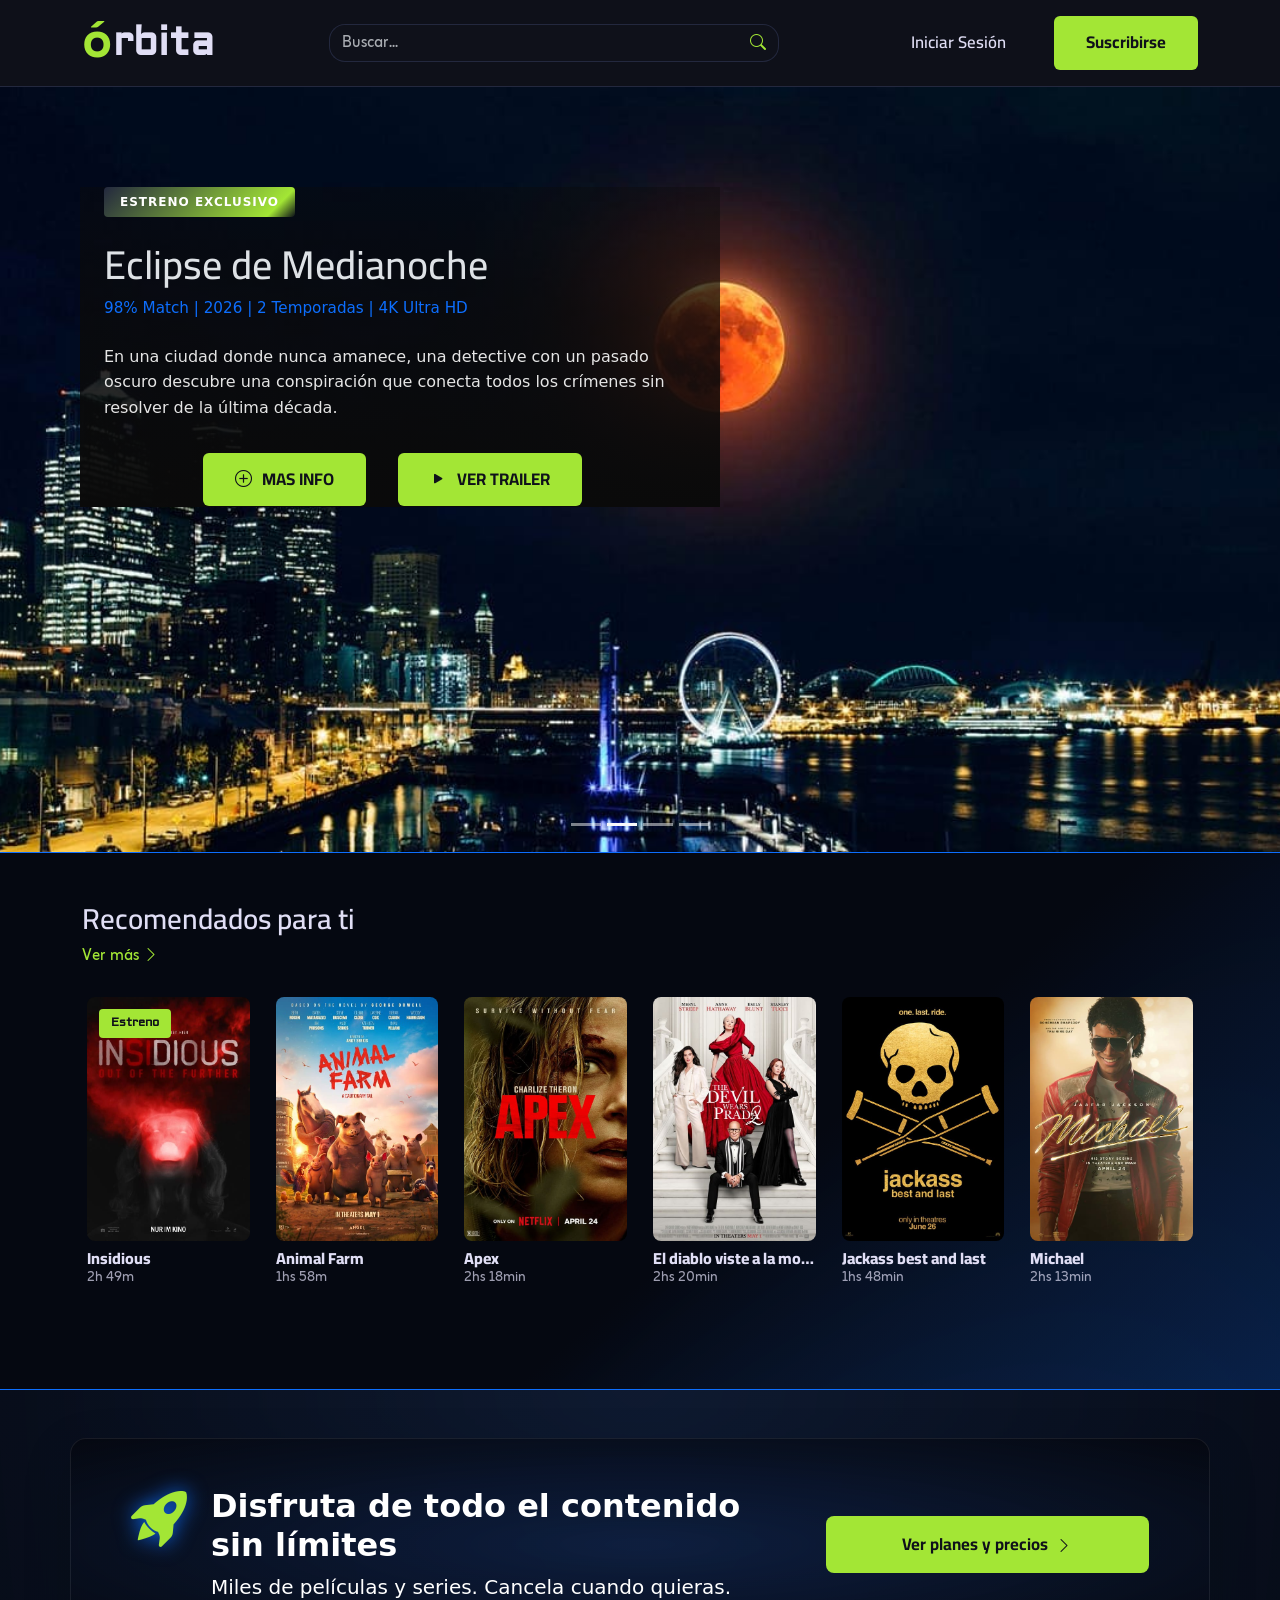
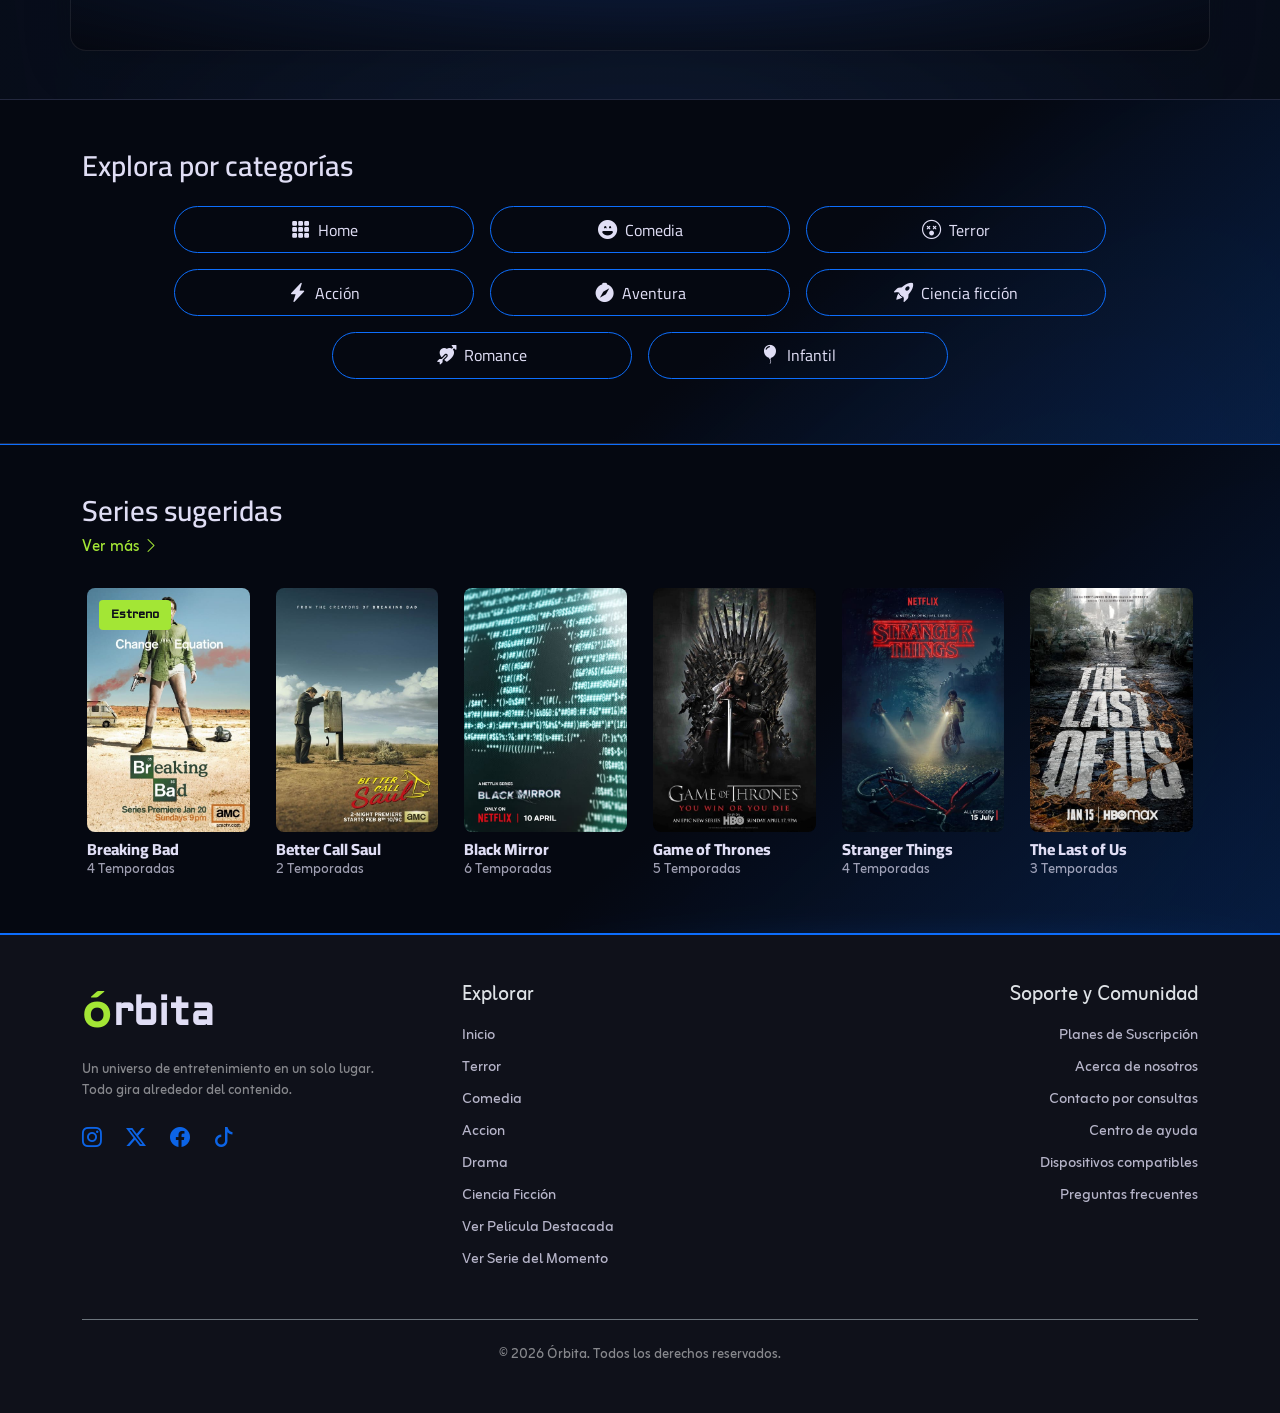
==== commit da6bcd09: "Arreglar clases de botones" ====
--- a/index.html
+++ b/index.html
@@ -14,9 +14,13 @@
       integrity="sha384-sRIl4kxILFvY47J16cr9ZwB07vP4J8+LH7qKQnuqkuIAvNWLzeN8tE5YBujZqJLB"
       crossorigin="anonymous"
     />
-    <link rel="stylesheet" href="https://cdn.jsdelivr.net/npm/bootstrap-icons@1.11.3/font/bootstrap-icons.min.css">
+    <link
+      rel="stylesheet"
+      href="https://cdn.jsdelivr.net/npm/bootstrap-icons@1.13.1/font/bootstrap-icons.min.css"
+    />
+    <link rel="icon" type="image/png" href="./img/favicon.png" />
     <link rel="stylesheet" href="./css/style.css" />
-    <title>Órbita: Todo gira al rededor del contenido</title>
+    <title>Órbita - Todo gira al rededor del contenido</title>
   </head>
   <body>
     <header>
@@ -74,66 +78,853 @@
         </div>
       </nav>
     </header>
-    <main>
-      <!-- <section class="banner-orbita">
-  <div class="container">
-    <div class="row align-items-center min-vh-75">
-      <div class="col-lg-6">
-        <h1>
-          Tu universo de entretenimiento
-          <span>en un solo lugar.</span>
-        </h1>
-
-        <p>
-          Disfrutá miles de películas, series y documentales.
-          Sin límites. Sin anuncios. En todos tus dispositivos.
-        </p>
-
-        <div class="d-flex gap-3 mt-4">
-          <a href="pages/suscripcion.html" class="btn btn-orbita">
-            ▶ Comenzá ahora
-          </a>
-
-          <a href="pages/suscripcion.html" class="btn btn-outline-light">
-            Ver planes
-          </a>
+
+    <main class="fade-in-page detalle-serie-bg">
+      <!-- Sección Carousel -->
+      <section id="carousel-destacados" class="carousel slide">
+        <div class="carousel-indicators">
+          <button
+            type="button"
+            data-bs-target="#carousel-destacados"
+            data-bs-slide-to="0"
+            class="bg-light"
+            aria-current="true"
+            aria-label="Slide 1"
+          ></button>
+          <button
+            type="button"
+            data-bs-target="#carousel-destacados"
+            data-bs-slide-to="1"
+            class="active bg-light"
+            aria-label="Slide 2"
+          ></button>
+          <button
+            type="button"
+            data-bs-target="#carousel-destacados"
+            data-bs-slide-to="2"
+            class="bg-light"
+            aria-label="Slide 3"
+          ></button>
+          <button
+            type="button"
+            data-bs-target="#carousel-destacados"
+            data-bs-slide-to="3"
+            class="bg-light"
+            aria-current="true"
+            aria-label="Slide 4"
+          ></button>
         </div>
-      </div>
-
-      <div class="col-lg-6 mt-5 mt-lg-0">
-        <img src="./img/portadas/imgBanner.png"
-     class="img-fluid banner-img"
-     alt="Banner Órbita Streaming">
-      </div>
-    </div>
-  </div>
-</section> -->
-
-<section class="banner-orbita my-4">
-  <div class="container">
-    <div class="banner-content d-flex align-items-center justify-content-between">
-      
-      <div class="d-flex align-items-center gap-3">
-        <i class="bi bi-rocket-takeoff banner-icon"></i>
-
-        <div>
-          <h5 class="mb-1">Disfrutá todo el contenido sin límites</h5>
-          <p class="mb-0">
-            Miles de películas y series. Explorá contenido de otro mundo.
-          </p>
+
+        <div class="carousel-inner">
+          <div class="carousel-item active hero">
+            <div class="hero-bg">
+              <img
+                src="./img/carousel-comprimido/Eclipse.jpg"
+                class="d-block w-100 img-banner"
+                alt="zenizas_de_oro"
+              />
+              <div class="hero-overlay-inicial">
+                <div class="hero-content">
+                  <span class="hero-badge">Estreno exclusivo</span>
+                  <h1 class="hero-title">Eclipse de Medianoche</h1>
+                  <div class="hero-meta">
+                    <span>98% Match | 2026 | 2 Temporadas | 4K Ultra HD</span>
+                  </div>
+                  <p class="hero-description">
+                    En una ciudad donde nunca amanece, una detective con un
+                    pasado oscuro descubre una conspiración que conecta todos
+                    los crímenes sin resolver de la última década.
+                  </p>
+                  <div class="hero-actions justify-content-center">
+                    <button
+                      class="btn fw-bold boton-suscribirse me-3"
+                      data-bs-toggle="modal"
+                      data-bs-target="#modal-info"
+                    >
+                      <i class="bi bi-plus-circle"></i> MAS INFO
+                    </button>
+                    <button
+                      class="btn fw-bold boton-suscribirse me-3"
+                      data-bs-toggle="modal"
+                      data-bs-target="#modal-trailer"
+                    >
+                      <i class="bi bi-play-fill"></i> VER TRAILER
+                    </button>
+                  </div>
+                </div>
+              </div>
+            </div>
+          </div>
+
+          <div class="carousel-item">
+            <img
+              src="./img/carousel-comprimido/cinematic-horizontal-banner-for-streaming-drama-se.jpeg"
+              class="d-block w-100 img-banner"
+              alt="zenizas_de_oro"
+            />
+            <div class="caja-texto hero-description">
+              <span class="hero-badge">Drama y suspenso</span>
+              <p>
+                "Cenizas de Oro" es un drama familiar que sigue a los
+                Valderrama, una dinastía de Tafí Viejo que durante tres
+                generaciones manejó la industria citrícola más grande del norte
+                argentino. Respetados, influyentes y con mansión en Yerba Buena,
+                vivían de la imagen. El problema: llevan 4 años en quiebra
+                técnica y nadie lo
+              </p>
+              <div class="hero-actions justify-content-center">
+                <button class="btn fw-bold boton-suscribirse me-3">
+                  <i class="bi bi-plus-circle"></i> MAS INFO
+                </button>
+                <button class="btn fw-bold boton-suscribirse me-3">
+                  <i class="bi bi-play-fill"></i> VER TRAILER
+                </button>
+              </div>
+            </div>
+          </div>
+
+          <div class="carousel-item">
+            <img
+              src="./img/carousel-comprimido/OCTUBRE.jpg"
+              class="d-block w-100 img-banner"
+              alt="Entre_dos_octubres"
+            />
+            <div class="caja-texto hero-description">
+              <span class="hero-badge">Clásica comedia romántica</span>
+              <p>
+                Tras 8 años en Barcelona, la fotógrafa Emilia vuelve a su pueblo
+                en Tucumán y queda atrapada entre dos amores: Julián, el músico
+                bohemio que fue su primer novio y nunca la olvidó, y Marcos, su
+                pareja actual, un arquitecto exitoso que le ofrece un futuro
+                seguro en Buenos Aires. En un otoño que desordena todo, Emilia
+                deberá decidir si elige la pasión del pasado o la estabilidad
+                del futuro. Pero mientras las hojas caen, descubre que la
+                decisión más difícil no es con quién quedarse… sino quién quiere
+                ser ella.
+              </p>
+              <div class="hero-actions justify-content-center">
+                <button class="btn fw-bold boton-suscribirse me-3">
+                  <i class="bi bi-plus-circle"></i> MAS INFO
+                </button>
+                <button class="btn fw-bold boton-suscribirse me-3">
+                  <i class="bi bi-play-fill"></i> VER TRAILER
+                </button>
+              </div>
+            </div>
+          </div>
+
+          <div class="carousel-item">
+            <img
+              src="./img/carousel-comprimido/kilates de sangre.jpg"
+              class="d-block w-100 img-banner"
+              alt="Entre_dos_octubres"
+            />
+            <div class="caja-texto-horizontal hero-description">
+              <span class="hero-badge">Acción con toques de drama</span>
+              <p>
+                En San Lázaro, una ciudad portuaria donde se talla y comercia el
+                80% de la joyería de lujo de Latinoamérica, la paz pende de un
+                hilo. Durante 30 años, dos clanes mafiosos mantuvieron un pacto:
+                dividirse la ciudad por el Río Negro y no tocarse el negocio.
+                Todo se rompe cuando aparece "La Estrella de Atacama", un
+                diamante azul de 120 kilates valuado en 40 millones de dólares.
+              </p>
+              <div class="hero-actions justify-content-center">
+                <button class="btn fw-bold boton-suscribirse me-3">
+                  <i class="bi bi-plus-circle"></i> MAS INFO
+                </button>
+                <button class="btn fw-bold boton-suscribirse me-3">
+                  <i class="bi bi-play-fill"></i> VER TRAILER
+                </button>
+              </div>
+            </div>
+          </div>
         </div>
-      </div>
-
-      <a href="#" class="btn btn-orbita">
-        Ver planes y precios
-        <i class="bi bi-arrow-right ms-1"></i>
-      </a>
-
-    </div>
-  </div>
-</section>
-
-
+
+        <button
+          class="carousel-control-prev"
+          type="button"
+          data-bs-target="#carousel-destacados"
+          data-bs-slide="prev"
+        >
+          <span class="carousel-control-prev-icon" aria-hidden="true"></span>
+          <span class="visually-hidden">Previous</span>
+        </button>
+        <button
+          class="carousel-control-next"
+          type="button"
+          data-bs-target="#carousel-destacados"
+          data-bs-slide="next"
+        >
+          <span class="carousel-control-next-icon" aria-hidden="true"></span>
+          <span class="visually-hidden">Next</span>
+        </button>
+      </section>
+      <!-- Sección: Recomendados para ti -->
+      <section class="seccion-recomendados py-5">
+        <div class="container mb-5">
+          <div
+            class="d-flex justify-content-start align-items-start mb-4 flex-column"
+          >
+            <h3 class="titulo-seccion">Recomendados para ti</h3>
+            <a href="./pages/error404.html" class="link-ver-mas">
+              Ver más <i class="bi bi-chevron-right"></i>
+            </a>
+          </div>
+
+          <!-- Carrusel de Películas -->
+          <div
+            id="carousel-peliculas"
+            class="carousel slide"
+            data-bs-ride="false"
+          >
+            <div class="carousel-inner">
+              <!-- Slide 1 - Primeras 6 peliculas -->
+              <div class="carousel-item active">
+                <div class="row g-3">
+                  <!-- pelicula 1 -->
+                  <div class="col-6 col-md-4 col-lg-2">
+                    <a
+                      href="./pages/detalle-pelicula.html"
+                      class="card-pelicula"
+                    >
+                      <div class="imagen-container">
+                        <span class="badge-nuevo">Estreno</span>
+                        <img
+                          src="./img/portadas/terror-insidious.jpg"
+                          alt="Insidious"
+                          class="img-fluid"
+                        />
+                        <div class="overlay-play">
+                          <i class="bi bi-play-circle-fill"></i>
+                        </div>
+                      </div>
+                      <div class="info-pelicula mt-2">
+                        <h3 class="titulo-pelicula">Insidious</h3>
+                        <p class="detalles-pelicula">2h 49m</p>
+                      </div>
+                    </a>
+                  </div>
+
+                  <!-- pelicula 2 -->
+                  <div class="col-6 col-md-4 col-lg-2">
+                    <a href="./pages/error404.html" class="card-pelicula">
+                      <div class="imagen-container">
+                        <img
+                          src="./img/portadas/sugerencia-animal-farm.jpg"
+                          alt="animal farm"
+                          class="img-fluid"
+                        />
+                        <div class="overlay-play">
+                          <i class="bi bi-play-circle-fill"></i>
+                        </div>
+                      </div>
+                      <div class="info-pelicula mt-2">
+                        <h3 class="titulo-pelicula">Animal Farm</h3>
+                        <p class="detalles-pelicula">1hs 58m</p>
+                      </div>
+                    </a>
+                  </div>
+
+                  <!-- pelicula 3 -->
+                  <div class="col-6 col-md-4 col-lg-2">
+                    <a href="./pages/error404.html" class="card-pelicula">
+                      <div class="imagen-container">
+                        <img
+                          src="./img/portadas/sugerencia-apex.jpg"
+                          alt="The Last of Us"
+                          class="img-fluid"
+                        />
+                        <div class="overlay-play">
+                          <i class="bi bi-play-circle-fill"></i>
+                        </div>
+                      </div>
+                      <div class="info-pelicula mt-2">
+                        <h3 class="titulo-pelicula">Apex</h3>
+                        <p class="detalles-pelicula">2hs 18min</p>
+                      </div>
+                    </a>
+                  </div>
+
+                  <!-- pelicula 4 -->
+                  <div class="col-6 col-md-4 col-lg-2">
+                    <a href="./pages/error404.html" class="card-pelicula">
+                      <div class="imagen-container">
+                        <img
+                          src="./img/portadas/sugerencia-el-diablo-viste-a-la-moda-2.jpg"
+                          alt="El diablo viste a la moda 2"
+                          class="img-fluid"
+                        />
+                        <div class="overlay-play">
+                          <i class="bi bi-play-circle-fill"></i>
+                        </div>
+                      </div>
+                      <div class="info-pelicula mt-2">
+                        <h3 class="titulo-pelicula">
+                          El diablo viste a la moda 2
+                        </h3>
+                        <p class="detalles-pelicula">2hs 20min</p>
+                      </div>
+                    </a>
+                  </div>
+
+                  <!-- pelicula 5 -->
+                  <div class="col-6 col-md-4 col-lg-2">
+                    <a href="./pages/error404.html" class="card-pelicula">
+                      <div class="imagen-container">
+                        <img
+                          src="img/portadas/sugerencia-jackass-best-and-las.jpg"
+                          alt="Jackass best and last"
+                          class="img-fluid"
+                        />
+                        <div class="overlay-play">
+                          <i class="bi bi-play-circle-fill"></i>
+                        </div>
+                      </div>
+                      <div class="info-pelicula mt-2">
+                        <h3 class="titulo-pelicula">Jackass best and last</h3>
+                        <p class="detalles-pelicula">1hs 48min</p>
+                      </div>
+                    </a>
+                  </div>
+
+                  <!-- pelicula 6 -->
+                  <div class="col-6 col-md-4 col-lg-2">
+                    <a href="./pages/error404.html" class="card-pelicula">
+                      <div class="imagen-container">
+                        <img
+                          src="./img/portadas/sugerencia-michael.jpg"
+                          alt="Michael"
+                          class="img-fluid"
+                        />
+                        <div class="overlay-play">
+                          <i class="bi bi-play-circle-fill"></i>
+                        </div>
+                      </div>
+                      <div class="info-pelicula mt-2">
+                        <h3 class="titulo-pelicula">Michael</h3>
+                        <p class="detalles-pelicula">2hs 13min</p>
+                      </div>
+                    </a>
+                  </div>
+                </div>
+              </div>
+
+              <!-- Slide 2 - Siguientes 6 peliculas -->
+              <div class="carousel-item">
+                <div class="row g-3">
+                  <div class="col-6 col-md-4 col-lg-2">
+                    <a href="./pages/error404.html" class="card-pelicula">
+                      <div class="imagen-container">
+                        <img
+                          src="./img/portadas/sugerencia-mortal-kombat-2.jpg"
+                          alt="Mortal Kombat 2"
+                          class="img-fluid"
+                        />
+                        <div class="overlay-play">
+                          <i class="bi bi-play-circle-fill"></i>
+                        </div>
+                      </div>
+                      <div class="info-pelicula mt-2">
+                        <h3 class="titulo-pelicula">Mortal Kombat 2</h3>
+                        <p class="detalles-pelicula">1hs 49min</p>
+                      </div>
+                    </a>
+                  </div>
+
+                  <div class="col-6 col-md-4 col-lg-2">
+                    <a href="./pages/error404.html" class="card-pelicula">
+                      <div class="imagen-container">
+                        <img
+                          src="./img/portadas/sugerencia-super-mario-galaxy.jpg"
+                          alt="Super Mario Galaxy"
+                          class="img-fluid"
+                        />
+                        <div class="overlay-play">
+                          <i class="bi bi-play-circle-fill"></i>
+                        </div>
+                      </div>
+                      <div class="info-pelicula mt-2">
+                        <h3 class="titulo-pelicula">Super Mario Galaxy</h3>
+                        <p class="detalles-pelicula">2hs 23min</p>
+                      </div>
+                    </a>
+                  </div>
+
+                  <div class="col-6 col-md-4 col-lg-2">
+                    <a href="./pages/error404.html" class="card-pelicula">
+                      <div class="imagen-container">
+                        <img
+                          src="./img/portadas/sugerencia-tom-clancys.jpg"
+                          alt="Tom Clancy's"
+                          class="img-fluid"
+                        />
+                        <div class="overlay-play">
+                          <i class="bi bi-play-circle-fill"></i>
+                        </div>
+                      </div>
+                      <div class="info-pelicula mt-2">
+                        <h3 class="titulo-pelicula">Tom Clancy's</h3>
+                        <p class="detalles-pelicula">1hs 53min</p>
+                      </div>
+                    </a>
+                  </div>
+
+                  <div class="col-6 col-md-4 col-lg-2">
+                    <a href="./pages/error404.html" class="card-pelicula">
+                      <div class="imagen-container">
+                        <img
+                          src="./img/portadas/comedia-borderline.jpg"
+                          alt="Borderline"
+                          class="img-fluid"
+                        />
+                        <div class="overlay-play">
+                          <i class="bi bi-play-circle-fill"></i>
+                        </div>
+                      </div>
+                      <div class="info-pelicula mt-2">
+                        <h3 class="titulo-pelicula">Borderline</h3>
+                        <p class="detalles-pelicula">S3 E5 • 24min</p>
+                      </div>
+                    </a>
+                  </div>
+
+                  <div class="col-6 col-md-4 col-lg-2">
+                    <a href="./pages/error404.html" class="card-pelicula">
+                      <div class="imagen-container">
+                        <img
+                          src="./img/portadas/comedia-dog-days.jpg"
+                          alt="Dog days"
+                          class="img-fluid"
+                        />
+                        <div class="overlay-play">
+                          <i class="bi bi-play-circle-fill"></i>
+                        </div>
+                      </div>
+                      <div class="info-pelicula mt-2">
+                        <h3 class="titulo-pelicula">Dog days</h3>
+                        <p class="detalles-pelicula">S1 E4 • 39min</p>
+                      </div>
+                    </a>
+                  </div>
+
+                  <div class="col-6 col-md-4 col-lg-2">
+                    <a href="./pages/error404.html" class="card-pelicula">
+                      <div class="imagen-container">
+                        <img
+                          src="./img/portadas/terror-victorian-psico.jpg"
+                          alt="Victorian Psico"
+                          class="img-fluid"
+                        />
+                        <div class="overlay-play">
+                          <i class="bi bi-play-circle-fill"></i>
+                        </div>
+                      </div>
+                      <div class="info-pelicula mt-2">
+                        <h3 class="titulo-pelicula">Victorian Psico</h3>
+                        <p class="detalles-pelicula">1hs 49min</p>
+                      </div>
+                    </a>
+                  </div>
+                </div>
+              </div>
+            </div>
+
+            <!-- Controles del Carrusel -->
+            <button
+              class="carousel-control-prev"
+              type="button"
+              data-bs-target="#carousel-peliculas"
+              data-bs-slide="prev"
+            >
+              <span
+                class="carousel-control-prev-icon"
+                aria-hidden="true"
+              ></span>
+              <span class="visually-hidden">Anterior</span>
+            </button>
+            <button
+              class="carousel-control-next"
+              type="button"
+              data-bs-target="#carousel-peliculas"
+              data-bs-slide="next"
+            >
+              <span
+                class="carousel-control-next-icon"
+                aria-hidden="true"
+              ></span>
+              <span class="visually-hidden">Siguiente</span>
+            </button>
+          </div>
+        </div>
+      </section>
+
+      <section class="container my-5">
+        <div
+          class="row fondo-banner-promocion rounded-4 p-4 p-md-5 align-items-center text-white shadow-lg detalle-serie-bg"
+        >
+          <div
+            class="col-12 col-md-8 d-flex align-items-start gap-4 mb-4 mb-md-0"
+          >
+            <div class="display-4 icono-corona d-none d-sm-block">
+              <i class="bi bi-rocket-takeoff-fill"></i
+              ><i class="bi bi-globe-americas-fill"></i>
+            </div>
+            <div>
+              <h3 class="fw-bold mb-2 fs-2 text-center text-md-start">
+                Disfruta de todo el contenido sin límites
+              </h3>
+              <p
+                class="texto-secundario-banner mb-0 text-center text-md-start fs-5"
+              >
+                Miles de películas y series. Cancela cuando quieras.
+              </p>
+            </div>
+          </div>
+
+          <div class="col-12 col-md-4 text-center text-md-end">
+            <a
+              href="./pages/suscripcion.html"
+              class="btn fw-bold boton-suscribirse py-3 px-4 rounded-3 d-inline-flex align-items-center justify-content-center gap-2 w-100 w-md-auto transicion-boton"
+            >
+              <span>Ver planes y precios</span>
+              <i class="bi bi-chevron-right fs-6"></i>
+            </a>
+          </div>
+        </div>
+      </section>
+      <!-- Sección: Explorar por Categorías -->
+      <section class="seccion-categorias py-5">
+        <div class="container mb-3">
+          <h3 class="titulo-seccion mb-4">Explora por categorías</h3>
+
+          <div class="d-flex flex-wrap gap-3 justify-content-center">
+            <a href="./index.html" class="btn-categoria activo">
+              <i class="bi bi-grid-3x3-gap-fill"></i>
+              <span>Home</span>
+            </a>
+            <a href="./pages/categoria-2.html" class="btn-categoria">
+              <i class="bi bi-emoji-laughing-fill"></i>
+              <span>Comedia</span>
+            </a>
+            <a href="./pages/categoria-1.html" class="btn-categoria">
+              <i class="bi bi-emoji-dizzy"></i>
+              <span>Terror</span>
+            </a>
+            <a href="./pages/error404.html" class="btn-categoria">
+              <i class="bi bi-lightning-charge-fill"></i>
+              <span>Acción</span>
+            </a>
+            <a href="./pages/error404.html" class="btn-categoria">
+              <i class="bi bi-compass-fill"></i>
+              <span>Aventura</span>
+            </a>
+            <a href="./pages/error404.html" class="btn-categoria">
+              <i class="bi bi-rocket-takeoff-fill"></i>
+              <span>Ciencia ficción</span>
+            </a>
+            <a href="./pages/error404.html" class="btn-categoria">
+              <i class="bi bi-arrow-through-heart-fill"></i>
+              <span>Romance</span>
+            </a>
+            <a href="./pages/error404.html" class="btn-categoria">
+              <i class="bi bi-balloon-fill"></i>
+              <span>Infantil</span>
+            </a>
+          </div>
+        </div>
+      </section>
+
+      <!-- Sección: series Sugeridas -->
+      <section class="seccion-series py-5">
+        <div class="container">
+          <!-- Encabezado -->
+          <div
+            class="d-flex justify-content-start align-items-start mb-4 flex-column"
+          >
+            <h2 class="titulo-seccion">Series sugeridas</h2>
+            <a href="./pages/error404.html" class="link-ver-mas">
+              Ver más <i class="bi bi-chevron-right"></i>
+            </a>
+          </div>
+
+          <!-- Carrusel de series -->
+          <div id="carouselSeries" class="carousel slide" data-bs-ride="false">
+            <div class="carousel-inner">
+              <!-- Slide 1 - Primeras 6 series -->
+              <div class="carousel-item active">
+                <div class="row g-3">
+                  <!-- Serie 1 -->
+                  <div class="col-6 col-md-4 col-lg-2">
+                    <a href="./pages/detalle-serie.html" class="card-pelicula">
+                      <div class="imagen-container">
+                        <span class="badge-nuevo">Estreno</span>
+                        <img
+                          src="./img/portadas/serie-breaking-bad.jpg"
+                          alt="Breaking Bad"
+                          class="img-fluid"
+                        />
+                        <div class="overlay-play">
+                          <i class="bi bi-play-circle-fill"></i>
+                        </div>
+                      </div>
+                      <div class="info-pelicula mt-2">
+                        <h3 class="titulo-pelicula">Breaking Bad</h3>
+                        <p class="detalles-pelicula">4 Temporadas</p>
+                      </div>
+                    </a>
+                  </div>
+
+                  <!-- Serie 2 -->
+                  <div class="col-6 col-md-4 col-lg-2">
+                    <a href="./pages/error404.html" class="card-pelicula">
+                      <div class="imagen-container">
+                        <img
+                          src="./img/portadas/serie-better-call-saul.jpg"
+                          alt="Better Call Saul"
+                          class="img-fluid"
+                        />
+                        <div class="overlay-play">
+                          <i class="bi bi-play-circle-fill"></i>
+                        </div>
+                      </div>
+                      <div class="info-pelicula mt-2">
+                        <h3 class="titulo-pelicula">Better Call Saul</h3>
+                        <p class="detalles-pelicula">2 Temporadas</p>
+                      </div>
+                    </a>
+                  </div>
+
+                  <!-- Serie 3 -->
+                  <div class="col-6 col-md-4 col-lg-2">
+                    <a href="./pages/error404.html" class="card-pelicula">
+                      <div class="imagen-container">
+                        <img
+                          src="./img/portadas/serie-black-mirror.jpg"
+                          alt="Black Mirror"
+                          class="img-fluid"
+                        />
+                        <div class="overlay-play">
+                          <i class="bi bi-play-circle-fill"></i>
+                        </div>
+                      </div>
+                      <div class="info-pelicula mt-2">
+                        <h3 class="titulo-pelicula">Black Mirror</h3>
+                        <p class="detalles-pelicula">6 Temporadas</p>
+                      </div>
+                    </a>
+                  </div>
+
+                  <!-- Serie 4 -->
+                  <div class="col-6 col-md-4 col-lg-2">
+                    <a href="./pages/error404.html" class="card-pelicula">
+                      <div class="imagen-container">
+                        <img
+                          src="./img/portadas/serie-game-of-thrones.jpg"
+                          alt="Game of Thrones"
+                          class="img-fluid"
+                        />
+                        <div class="overlay-play">
+                          <i class="bi bi-play-circle-fill"></i>
+                        </div>
+                      </div>
+                      <div class="info-pelicula mt-2">
+                        <h3 class="titulo-pelicula">Game of Thrones</h3>
+                        <p class="detalles-pelicula">5 Temporadas</p>
+                      </div>
+                    </a>
+                  </div>
+
+                  <!-- Serie 5 -->
+                  <div class="col-6 col-md-4 col-lg-2">
+                    <a href="./pages/error404.html" class="card-pelicula">
+                      <div class="imagen-container">
+                        <img
+                          src="./img/portadas/serie-stranger-things.jpg"
+                          alt="Stranger Things"
+                          class="img-fluid"
+                        />
+                        <div class="overlay-play">
+                          <i class="bi bi-play-circle-fill"></i>
+                        </div>
+                      </div>
+                      <div class="info-pelicula mt-2">
+                        <h3 class="titulo-pelicula">Stranger Things</h3>
+                        <p class="detalles-pelicula">4 Temporadas</p>
+                      </div>
+                    </a>
+                  </div>
+
+                  <!-- Serie 6 -->
+                  <div class="col-6 col-md-4 col-lg-2">
+                    <a href="./pages/error404.html" class="card-pelicula">
+                      <div class="imagen-container">
+                        <img
+                          src="./img/portadas/serie-the-last-of-us.jpg"
+                          alt="The Last of Us"
+                          class="img-fluid"
+                        />
+                        <div class="overlay-play">
+                          <i class="bi bi-play-circle-fill"></i>
+                        </div>
+                      </div>
+                      <div class="info-pelicula mt-2">
+                        <h3 class="titulo-pelicula">The Last of Us</h3>
+                        <p class="detalles-pelicula">3 Temporadas</p>
+                      </div>
+                    </a>
+                  </div>
+                </div>
+              </div>
+
+              <!-- Slide 2 - Siguientes 6 series -->
+              <div class="carousel-item">
+                <div class="row g-3">
+                  <div class="col-6 col-md-4 col-lg-2">
+                    <a href="./pages/error404.html" class="card-pelicula">
+                      <div class="imagen-container">
+                        <img
+                          src="./img/portadas/serie-game-of-arms.jpg"
+                          alt="Game of Arms"
+                          class="img-fluid"
+                        />
+                        <div class="overlay-play">
+                          <i class="bi bi-play-circle-fill"></i>
+                        </div>
+                      </div>
+                      <div class="info-pelicula mt-2">
+                        <h3 class="titulo-pelicula">Game of Arms</h3>
+                        <p class="detalles-pelicula">1 Temporada</p>
+                      </div>
+                    </a>
+                  </div>
+
+                  <div class="col-6 col-md-4 col-lg-2">
+                    <a href="./pages/error404.html" class="card-pelicula">
+                      <div class="imagen-container">
+                        <img
+                          src="./img/portadas/serie-tripling.jpg"
+                          alt="Tripling"
+                          class="img-fluid"
+                        />
+                        <div class="overlay-play">
+                          <i class="bi bi-play-circle-fill"></i>
+                        </div>
+                      </div>
+                      <div class="info-pelicula mt-2">
+                        <h3 class="titulo-pelicula">Tripling</h3>
+                        <p class="detalles-pelicula">2 Temporadas</p>
+                      </div>
+                    </a>
+                  </div>
+
+                  <div class="col-6 col-md-4 col-lg-2">
+                    <a href="./pages/error404.html" class="card-pelicula">
+                      <div class="imagen-container">
+                        <img
+                          src="./img/portadas/serie-tv-watercooler.jpg"
+                          alt="TV Watercooler"
+                          class="img-fluid"
+                        />
+                        <div class="overlay-play">
+                          <i class="bi bi-play-circle-fill"></i>
+                        </div>
+                      </div>
+                      <div class="info-pelicula mt-2">
+                        <h3 class="titulo-pelicula">TV Watercooler</h3>
+                        <p class="detalles-pelicula">2 Temporadas</p>
+                      </div>
+                    </a>
+                  </div>
+
+                  <div class="col-6 col-md-4 col-lg-2">
+                    <a href="./pages/error404.html" class="card-pelicula">
+                      <div class="imagen-container">
+                        <img
+                          src="./img/portadas/serie-vikings.jpg"
+                          alt="Vikings"
+                          class="img-fluid"
+                        />
+                        <div class="overlay-play">
+                          <i class="bi bi-play-circle-fill"></i>
+                        </div>
+                      </div>
+                      <div class="info-pelicula mt-2">
+                        <h3 class="titulo-pelicula">Vikings</h3>
+                        <p class="detalles-pelicula">3 Temporadas</p>
+                      </div>
+                    </a>
+                  </div>
+
+                  <div class="col-6 col-md-4 col-lg-2">
+                    <a href="./pages/error404.html" class="card-pelicula">
+                      <div class="imagen-container">
+                        <img
+                          src="./img/portadas/comedia-tom-y-jerry.jpg"
+                          alt="Tom y Jerry"
+                          class="img-fluid"
+                        />
+                        <div class="overlay-play">
+                          <i class="bi bi-play-circle-fill"></i>
+                        </div>
+                      </div>
+                      <div class="info-pelicula mt-2">
+                        <h3 class="titulo-pelicula">Tom y Jerry</h3>
+                        <p class="detalles-pelicula">7 Temporadas</p>
+                      </div>
+                    </a>
+                  </div>
+
+                  <div class="col-6 col-md-4 col-lg-2">
+                    <a href="./pages/error404.html" class="card-pelicula">
+                      <div class="imagen-container">
+                        <img
+                          src="./img/portadas/comedia-queen-bees.jpg"
+                          alt="Queen Bees"
+                          class="img-fluid"
+                        />
+                        <div class="overlay-play">
+                          <i class="bi bi-play-circle-fill"></i>
+                        </div>
+                      </div>
+                      <div class="info-pelicula mt-2">
+                        <h3 class="titulo-pelicula">Queen Bees</h3>
+                        <p class="detalles-pelicula">2 Temporadas</p>
+                      </div>
+                    </a>
+                  </div>
+                </div>
+              </div>
+            </div>
+
+            <!-- Controles del Carrusel -->
+            <button
+              class="carousel-control-prev"
+              type="button"
+              data-bs-target="#carouselSeries"
+              data-bs-slide="prev"
+            >
+              <span
+                class="carousel-control-prev-icon"
+                aria-hidden="true"
+              ></span>
+              <span class="visually-hidden">Anterior</span>
+            </button>
+            <button
+              class="carousel-control-next"
+              type="button"
+              data-bs-target="#carouselSeries"
+              data-bs-slide="next"
+            >
+              <span
+                class="carousel-control-next-icon"
+                aria-hidden="true"
+              ></span>
+              <span class="visually-hidden">Siguiente</span>
+            </button>
+          </div>
+        </div>
+      </section>
     </main>
     <footer class="footer py-5">
       <div class="container">
@@ -149,8 +940,10 @@
                 ><span class="resto-texto">rbita</span>
               </a>
             </div>
-            <p class="text-white-50 small mb-4 mx-auto mx-lg-0 text-center text-lg-start">
-              Un universo de entretenimiento en un solo lugar. <br>Todo gira
+            <p
+              class="text-white-50 small mb-4 mx-auto mx-lg-0 text-center text-lg-start"
+            >
+              Un universo de entretenimiento en un solo lugar. <br />Todo gira
               alrededor del contenido.
             </p>
             <div
@@ -243,7 +1036,7 @@
                 >
               </li>
               <li>
-                <a href="./pages/contacto.html" class="link-footer"
+                <a href="./pages/contacto-equipo.html" class="link-footer"
                   >Contacto por consultas</a
                 >
               </li>
@@ -273,6 +1066,161 @@
         </div>
       </div>
     </footer>
+
+    <!-- Modal Trailer -->
+
+    <div
+      class="modal fade"
+      id="modal-trailer"
+      tabindex="-1"
+      aria-labelledby="modal-trailerLabel"
+      aria-hidden="true"
+    >
+      <div class="modal-dialog modal-lg">
+        <div class="modal-content">
+          <div class="modal-header">
+            <h3 class="modal-title fs-5" id="modal-trailerLabel">
+              Trailer Eclipse de Medianoche
+            </h3>
+            <button
+              type="button"
+              class="btn-close"
+              data-bs-dismiss="modal"
+              aria-label="Close"
+            ></button>
+          </div>
+          <div class="modal-body">
+            <iframe
+              width="560"
+              height="315"
+              src="https://www.youtube.com/embed/hZxJzhIPTTg?si=MpkvLOs9M539GasJ"
+              title="YouTube video player"
+              frameborder="0"
+              allow="
+                accelerometer;
+                autoplay;
+                clipboard-write;
+                encrypted-media;
+                gyroscope;
+                picture-in-picture;
+                web-share;
+              "
+              referrerpolicy="strict-origin-when-cross-origin"
+              allowfullscreen
+            ></iframe>
+          </div>
+        </div>
+      </div>
+    </div>
+
+    <!-- Modal +Info -->
+
+    <div class="modal text-modal ventana-modal" id="modal-info" tabindex="-1">
+      <div class="modal-dialog">
+        <div class="modal-content">
+          <div class="modal-header">
+            <h5 class="modal-title texto-titulo-modal">
+              Eclipse de Medianoche
+            </h5>
+            <button
+              type="button"
+              class="btn-close"
+              data-bs-dismiss="modal"
+              aria-label="Close"
+            ></button>
+          </div>
+          <div class="modal-body">
+            <p>
+              Durante el eclipse lunar más largo del siglo, la ciudad de Tafí
+              Viejo queda sumida en 6 horas de oscuridad total. Esa misma noche,
+              Lucía Rivas, una astrónoma escéptica, descubre que cada eclipse de
+              medianoche abre un portal entre este mundo y una dimensión donde
+              el tiempo corre al revés. Cuando su hermano menor desaparece tras
+              cruzar un bosque durante el fenómeno, Lucía se une a Damián
+              Quiroga, un guardaparques que perdió a su esposa en el eclipse de
+              2008 bajo circunstancias idénticas. Juntos tienen solo las 6 horas
+              que dura la penumbra para encontrar a los desaparecidos antes de
+              que el portal se cierre y queden atrapados para siempre en un
+              bucle temporal. El problema: en la otra dimensión, cada minuto que
+              pasan envejece un año en nuestro mundo. Y algo más los está
+              cazando desde las sombras... algo que se alimenta del tiempo
+              robado. Para salvar a su hermano, Lucía deberá aceptar que la
+              ciencia no explica todo y confiar en las leyendas que Damián lleva
+              años investigando. Un juego de relojes, sacrificios y segundas
+              oportunidades donde el amor es la única constante que no se
+              deforma con el tiempo.
+            </p>
+          </div>
+          <div class="modal-footer justify-content-around">
+            <button
+              class="btn fw-bold boton-suscribirse btn-general me-3"
+              data-bs-toggle="modal"
+              data-bs-target="#modal-elenco"
+            >
+              <i class="bi bi-plus-circle"></i> ELENCO
+            </button>
+            <button
+              type="button"
+              class="btn btn-general"
+              data-bs-dismiss="modal"
+            >
+              CERRAR
+            </button>
+          </div>
+        </div>
+      </div>
+    </div>
+
+    <!-- Modal Elenco -->
+
+    <div class="modal texto-modal" id="modal-elenco" tabindex="-1">
+      <div class="modal-dialog">
+        <div class="modal-content">
+          <div class="modal-header">
+            <h5 class="modal-title texto-titulo-modal">ELENCO</h5>
+            <button
+              type="button"
+              class="btn-close"
+              data-bs-dismiss="modal"
+              aria-label="Close"
+            ></button>
+          </div>
+          <div class="modal-body">
+            <ul>
+              <li>
+                Dolores Fonzi - Dra. Lucía Rivas - Astrónoma racional que
+                aprende a creer en lo imposible
+              </li>
+              <li>
+                Peter Lanzani - Damián Quiroga - Guardaparques atormentado,
+                guardián del secreto del eclipse.
+              </li>
+              <li>
+                China Suárez - Elena Varela - Esposa de Damián, atrapada entre
+                dimensiones desde 2008.
+              </li>
+              <li>
+                Joaquín Furriel - Comisario Tomás Benítez - Policía que
+                investiga las desapariciones cíclicas,
+              </li>
+              <li>
+                Valentina Zenere - Mara Rivas - Hermana de Lucía, clave para
+                cerrar el portal.
+              </li>
+              <li>
+                Luis Brandoni - Don Anselmo - Anciano del pueblo que conoce la
+                profecía del eclipse.
+              </li>
+              <li>
+                Diego Cremonesi - El Cronófago - Entidad que habita la oscuridad
+                y devora el tiempo.
+              </li>
+            </ul>
+          </div>
+        </div>
+      </div>
+    </div>
+
     <!-- Modal de iniciar sesion -->
     <div class="modal fade" id="modalLogin" tabindex="-1">
       <div class="modal-dialog modal-dialog-centered">
--- a/css/style.css
+++ b/css/style.css
@@ -1,5 +1,6 @@
 @import url("https://cdn.jsdelivr.net/npm/bootstrap-icons@1.13.1/font/bootstrap-icons.min.css");
 @import url("https://fonts.googleapis.com/css2?family=Aldrich&family=Cairo:wght@200..1000&family=Zain:ital,wght@0,200;0,300;0,400;0,700;0,800;0,900;1,300;1,400&display=swap");
+@import url("https://cdn.jsdelivr.net/npm/bootstrap-icons@1.13.1/font/bootstrap-icons.min.css");
 
 :root {
   --text: #e0def5;
@@ -19,7 +20,7 @@
   box-sizing: border-box;
 }
 
-/* Estilos del navbar */
+/* -------------------Estilos del navbar---------------------- */
 
 .navbar.navbar-estilo {
   background-color: rgba(15, 17, 26, 0.9);
@@ -133,12 +134,14 @@
     box-shadow 0.2s linear;
 
   &:hover {
+    background-color: var(--accent);
+    color: var(--background);
     transform: translateY(-2px);
-    box-shadow: 0 4px 15px rgba(163, 230, 53, 0.4);
-  }
-}
-
-/* Estilos del modal para iniciar sesion */
+    box-shadow: 0 0px 10px rgba(13, 110, 253, 0.9);
+  }
+}
+
+/* ----------------Estilos del modal para iniciar sesion -----------------*/
 
 .modal-content.contenedor-modal {
   background-color: var(--background);
@@ -213,9 +216,441 @@
 }
 
 main {
-  flex: 1;
-}
-
+  /* flex: 1; */
+  flex-grow: 1;
+}
+
+/* ---------------------Estilos sugerencias ---------------------*/
+
+/* Títulos de Sección */
+.titulo-seccion {
+  font-family: var(--font-titulos);
+  font-size: 1.8rem;
+  color: var(--text);
+  font-weight: 600;
+}
+
+/* Link "Ver más" */
+.link-ver-mas {
+  font-family: var(--font-textos);
+  font-size: 1rem;
+  color: var(--accent);
+  text-decoration: none;
+  transition: color 0.3s ease;
+  display: flex;
+  align-items: center;
+  gap: 0.25rem;
+
+  &:hover {
+    color: var(--text);
+  }
+}
+
+/* Secciones generales */
+.seccion-recomendados,
+.seccion-categorias,
+.seccion-series {
+  background: linear-gradient(140deg, #050811 60%, rgba(13, 110, 253, 0.2));
+  border-top: 1px solid var(--primary);
+  border-bottom: 1px solid var(--primary);
+}
+
+/* Controles del Carrusel */
+.carousel-control-prev,
+.carousel-control-next {
+  width: 5%;
+  opacity: 0;
+  transition: opacity 0.3s ease;
+
+  .carousel-control-prev-icon,
+  .carousel-control-next-icon {
+    filter: brightness(0) invert(1);
+    width: 4rem;
+    height: 100%;
+    opacity: 20%;
+  }
+}
+
+.carousel:hover {
+  .carousel-control-prev,
+  .carousel-control-next {
+    opacity: 1;
+  }
+}
+
+/* Cards de Películas/Series */
+.card-pelicula {
+  text-decoration: none;
+  display: block;
+  transition: transform 0.3s ease;
+  margin: 5px;
+  &:hover {
+    transform: scale(1.05);
+  }
+
+  .imagen-container {
+    position: relative;
+    border-radius: 0.5rem;
+    overflow: hidden;
+    aspect-ratio: 2 / 3;
+    background-color: var(--secondary);
+
+    img {
+      width: 100%;
+      height: 100%;
+      object-fit: cover;
+      transition: opacity 0.3s ease;
+    }
+
+    /* Badge "Nuevo" */
+    .badge-nuevo {
+      position: absolute;
+      top: 0.75rem;
+      left: 0.75rem;
+      background-color: var(--accent);
+      color: var(--background);
+      font-family: var(--font-logo);
+      font-size: 0.75rem;
+      padding: 0.35rem 0.75rem;
+      border-radius: 0.25rem;
+      font-weight: 600;
+      z-index: 2;
+    }
+
+    /* Overlay de Play para Series */
+    .overlay-play {
+      position: absolute;
+      inset: 0;
+      background: linear-gradient(to top, rgba(15, 17, 26, 0.9), transparent);
+      display: flex;
+      align-items: center;
+      justify-content: center;
+      opacity: 0;
+      transition: opacity 0.3s ease;
+
+      i {
+        font-size: 4rem;
+        color: var(--primary);
+        filter: drop-shadow(0 0 10px rgba(13, 110, 253, 0.4));
+        color: #0d6efd;
+      }
+    }
+
+    &:hover .overlay-play {
+      opacity: 1;
+    }
+  }
+
+  .info-pelicula {
+    .titulo-pelicula {
+      font-family: var(--font-titulos);
+      font-size: 1rem;
+      color: var(--text);
+      margin: 0;
+      white-space: nowrap;
+      overflow: hidden;
+      text-overflow: ellipsis;
+    }
+
+    .detalles-pelicula {
+      font-family: var(--font-textos);
+      font-size: 0.85rem;
+      color: var(--text);
+      opacity: 0.7;
+      margin: 0;
+    }
+  }
+}
+
+/* ------------------Estilos paginas suscripcion------------------------ */
+
+/* Hero */
+.hero-suscripcion {
+  background-color: var(--background);
+  color: var(--text);
+  .marca-logo {
+    font-size: 2.5rem;
+    .letra-o-estatica {
+      color: var(--accent);
+      position: relative;
+      display: inline-block;
+      font-family: var(--font-textos);
+      line-height: 1;
+      font-size: 1.35em;
+    }
+  }
+
+  .texto-accent {
+    color: var(--accent);
+    font-family: var(--font-logo);
+  }
+
+  h1 {
+    font-family: var(--font-titulos);
+    color: var(--text);
+  }
+
+  p {
+    font-family: var(--font-textos);
+    color: var(--text);
+    opacity: 0.9;
+  }
+}
+
+/* Cards de Planes */
+.planes-suscripcion {
+  background-color: var(--background);
+
+  .card {
+    background-color: var(--background);
+    border: 1px solid var(--primary);
+    border-radius: 1rem;
+    transition:
+      transform 0.3s ease,
+      box-shadow 0.3s ease;
+
+    &:hover {
+      transform: translateY(-8px);
+      box-shadow: 0 8px 25px rgba(13, 110, 253, 0.1);
+    }
+
+    .badge {
+      background-color: var(--secondary);
+      color: var(--primary);
+      font-family: var(--font-titulos);
+      font-size: 0.75rem;
+      padding: 0.5rem 1rem;
+      border-radius: 0.5rem;
+      display: inline-block;
+    }
+
+    .card-title {
+      font-family: var(--font-titulos);
+      font-size: 2rem;
+      color: var(--text);
+    }
+
+    .precio {
+      .monto {
+        font-family: var(--font-titulos);
+        font-size: 2.5rem;
+        color: var(--text);
+        font-weight: bold;
+      }
+
+      .periodo {
+        font-family: var(--font-textos);
+        font-size: 1rem;
+        color: var(--text);
+        opacity: 0.7;
+      }
+    }
+
+    .lista-caracteristicas {
+      list-style: none;
+      padding: 0;
+
+      li {
+        font-family: var(--font-textos);
+        font-size: 0.95rem;
+        margin-bottom: 0.75rem;
+        display: flex;
+        align-items: center;
+        gap: 0.5rem;
+
+        i {
+          font-size: 1.2rem;
+        }
+
+        &.disponible {
+          color: var(--text);
+          i {
+            color: var(--primary);
+          }
+        }
+
+        &.no-disponible {
+          color: var(--text);
+          opacity: 0.5;
+          i {
+            color: var(--secondary);
+          }
+        }
+      }
+    }
+
+    .btn-plan {
+      background-color: transparent;
+      border: 1px solid var(--secondary);
+      color: var(--text);
+      font-family: var(--font-titulos);
+      font-size: 1.1rem;
+      padding: 0.75rem;
+      border-radius: 0.75rem;
+      transition: all 0.3s ease;
+
+      &:hover {
+        border-color: var(--accent);
+        background-color: rgba(163, 230, 53, 0.05);
+      }
+    }
+  }
+
+  /* Card Recomendado */
+  .card-recomendado {
+    border: 1px solid var(--accent);
+    box-shadow: 0 0 20px rgba(163, 230, 53, 0.2);
+
+    .disponible-recomendado {
+      color: var(--text);
+      i {
+        color: var(--accent);
+      }
+    }
+
+    .badge {
+      background-color: var(--accent);
+      color: var(--background);
+    }
+    .btn-recomendado {
+      background-color: var(--accent);
+      color: var(--background);
+      border: none;
+
+      &:hover {
+        transform: translateY(-2px);
+        box-shadow: 0 6px 20px rgba(163, 230, 53, 0.4);
+        background-color: var(--accent);
+      }
+    }
+  }
+}
+
+/* Botones de Categorías */
+.seccion-categorias {
+  border-top: 1px solid var(--secondary);
+  border-bottom: 1px solid var(--secondary);
+
+  .btn-categoria {
+    display: flex;
+    align-items: center;
+    justify-content: center;
+    padding: 0.5em;
+    gap: 0.5em;
+    background-color: transparent;
+    border: 1px solid var(--primary);
+    border-radius: 2rem;
+    color: var(--text);
+    font-family: var(--font-titulos);
+    font-size: 1rem;
+    text-decoration: none;
+    transition: all 0.3s ease;
+    width: clamp(300px, 20vh, 450px);
+
+    i {
+      font-size: 1.2rem;
+    }
+
+    &:hover {
+      border-color: var(--primary);
+      background-color: rgba(13, 110, 253, 0.4);
+    }
+  }
+}
+
+/* FAQ Section */
+.faq-section {
+  background-color: var(--background);
+
+  h2 {
+    font-family: var(--font-titulos);
+    font-size: 2.5rem;
+    color: var(--text);
+  }
+
+  .accordion {
+    max-width: 800px;
+    margin: 0 auto;
+
+    .accordion-item {
+      background-color: var(--background);
+      border: 1px solid var(--secondary);
+      border-radius: 0.75rem;
+      margin-bottom: 1rem;
+      overflow: hidden;
+
+      .accordion-header {
+        .accordion-button {
+          background-color: var(--background);
+          color: var(--text);
+          font-family: var(--font-titulos);
+          font-size: 1.1rem;
+          border: none;
+          padding: 1.25rem 1.5rem;
+          transition: background-color 0.3s ease;
+
+          &:not(.collapsed) {
+            background-color: var(--secondary);
+            color: var(--primary);
+          }
+
+          &::after {
+            filter: brightness(0) invert(1);
+          }
+        }
+      }
+
+      .accordion-body {
+        background-color: var(--background);
+        color: var(--text);
+        font-family: var(--font-textos);
+        padding: 1.5rem;
+        border-top: 1px solid var(--secondary);
+      }
+    }
+  }
+}
+
+/* Métodos de Pago */
+.metodos-pago {
+  background-color: var(--background);
+
+  h2 {
+    font-family: var(--font-titulos);
+    font-size: 2rem;
+    color: var(--text);
+  }
+
+  .icono-pago {
+    display: flex;
+    flex-direction: column;
+    align-items: center;
+
+    i {
+      font-size: 2.5rem;
+      color: var(--primary);
+      transition:
+        transform 0.3s cubic-bezier(0.175, 0.885, 0.32, 1.275),
+        color 0.2s ease;
+    }
+
+    span {
+      font-family: var(--font-textos);
+      font-size: 0.9rem;
+      color: var(--text);
+      transition:
+        transform 0.3s cubic-bezier(0.175, 0.885, 0.32, 1.275),
+        color 0.2s ease;
+    }
+
+    &:hover {
+      i,
+      span {
+        transform: translateY(-4px) scale(1.2);
+      }
+    }
+  }
+}
 /* Estilos del footer */
 
 .footer {
@@ -226,6 +661,7 @@
   .texto-descripcion-footer {
     max-width: 300px;
   }
+
   .link-footer {
     text-decoration: none;
     font-size: 0.95rem;
@@ -239,6 +675,7 @@
       filter: drop-shadow(0px 0px 1px rgba(163, 230, 53, 0.9));
     }
   }
+
   .enlace-red {
     color: var(--primary);
     opacity: 90%;
@@ -254,6 +691,7 @@
     }
   }
 }
+
 /* Animacion del logo */
 @keyframes orbita3d {
   0% {
@@ -288,7 +726,195 @@
   }
 }
 
-
+/* ----------------------- Estilos del Carrousel del Home -----------------*/
+
+.hero {
+  height: 85vh;
+  min-height: 70vh;
+  width: 100%;
+  display: flex;
+  align-items: flex-start;
+  overflow: hidden;
+}
+
+.hero-bg {
+  width: 100vw;
+}
+
+.hero-overlay-inicial {
+  top: 100px;
+  left: 80px;
+  position: absolute;
+  width: 50vw;
+  height: 25vw;
+  background:
+    linear-gradient(
+      90deg,
+      rgba(10, 10, 10, 0.95) 0%,
+      rgba(10, 10, 10, 0.7) 50%,
+      rgba(10, 10, 10, 0.3) 100%
+    ),
+    linear-gradient(0deg, rgba(10, 10, 10, 1) 0%, rgba(10, 10, 10, 0) 30%);
+}
+
+.hero-content {
+  max-width: 100vw;
+  margin: 0 auto;
+  padding: 0 4rem;
+  width: 50vw;
+}
+
+.hero-badge {
+  display: inline-block;
+  background: linear-gradient(
+    135deg,
+    rgba(35, 40, 62, 1) 0%,
+    rgba(163, 230, 53, 1) 87%,
+    rgba(15, 17, 26, 0.63) 100%
+  );
+  color: white;
+  padding: 6px 16px;
+  border-radius: 4px;
+  font-size: 0.75rem;
+  font-weight: 700;
+  letter-spacing: 1px;
+  text-transform: uppercase;
+  margin-bottom: 1.5rem;
+}
+
+.hero-title {
+  font-family: "Cairo", sans-serif;
+}
+
+.hero-meta {
+  display: flex;
+  gap: 1.5rem;
+  align-items: center;
+  margin-bottom: 1.5rem;
+  color: var(--primary);
+  font-size: 0.95rem;
+}
+
+.hero-description {
+  font-size: 1 rem;
+  line-height: 1.6;
+  color: #e5e5e5;
+  max-width: 60vw;
+  margin-bottom: 2rem;
+  align-content: end;
+}
+
+.hero-actions {
+  display: flex;
+  gap: 1rem;
+  flex-wrap: wrap;
+}
+
+.btn {
+  padding: 14px 32px;
+  border-radius: 6px;
+  font-size: 1.05rem;
+  font-weight: 600;
+  border: none;
+  cursor: pointer;
+  transition: all 0.2s ease;
+  display: flex;
+  align-items: center;
+  gap: 10px;
+}
+.hero-content {
+  padding: 0 1.5rem;
+}
+
+.hero-overlay-inicial {
+  background: linear-gradient(
+    0deg,
+    rgba(10, 10, 10, 1) 0%,
+    rgba(10, 10, 10, 0.8) 60%,
+    rgba(10, 10, 10, 0.4) 100%
+  );
+}
+
+.caja-texto {
+  font-family: "zain", sans-serif;
+  font-size: 1 rem;
+  background: linear-gradient(
+    0deg,
+    rgba(10, 10, 10, 1) 0%,
+    rgba(10, 10, 10, 0.8) 60%,
+    rgba(10, 10, 10, 0.4) 100%
+  );
+  color: var(var(--text));
+  padding: 10px;
+  width: 90vh;
+  top: 220px;
+  right: 50px;
+  position: absolute;
+  z-index: 1;
+}
+
+.caja-texto-horizontal {
+  font-family: "zain", sans-serif;
+  font-size: 1rem;
+  background: linear-gradient(
+    0deg,
+    rgba(10, 10, 10, 1) 0%,
+    rgba(10, 10, 10, 0.8) 60%,
+    rgba(10, 10, 10, 0.4) 100%
+  );
+  color: var(var(--text));
+  padding: 10px;
+  width: 90vh;
+  top: 250px;
+  align-items: center;
+  position: absolute;
+  z-index: 1;
+}
+
+.img-banner {
+  height: 85vh;
+  object-fit: cover;
+}
+
+.carousel-control-prev-icon,
+.carousel-control-next-icon {
+  filter: invert(1);
+}
+
+.btn-velvet {
+  background-color: var(--accent);
+  color: var(--background);
+  font-family: "Cairo", sans-serif;
+}
+
+.btn-general {
+  font-family: "Cairo", sans-serif;
+  font-size: 1rem;
+  border: 1 solid var(--secondary);
+  background: linear-gradient(
+    135deg,
+    rgba(35, 40, 62, 1) 0%,
+    rgba(163, 230, 53, 1) 87%,
+    rgba(15, 17, 26, 0.63) 100%
+  );
+  color: var(--secondary);
+}
+
+.ventana-modal {
+  --bs-modal-width: 900px;
+}
+
+.texto-modal {
+  font-family: "zain", sans-serif;
+  font-size: 1rem;
+  font-weight: bold;
+}
+
+.texto-titulo-modal {
+  font-family: "Aldrich", sans-serif;
+  font-size: 2rem;
+  color: var(--accent);
+}
 
 .hero-detalle {
   min-height: 400px;
@@ -302,7 +928,7 @@
   left: 0;
   width: 100%;
   height: 100%;
-  background-image: url('../img/portadas/terror-insidious.jpg');
+  background-image: url("../img/portadas/terror-insidious.jpg");
   background-size: cover;
   background-position: center;
   transform: scale(1.1);
@@ -317,7 +943,11 @@
   left: 0;
   width: 100%;
   height: 100%;
-  background: linear-gradient(180deg, rgba(15, 17, 26, 0.2) 0%, var(--background) 100%);
+  background: linear-gradient(
+    180deg,
+    rgba(15, 17, 26, 0.2) 0%,
+    var(--background) 100%
+  );
   z-index: 2;
 }
 
@@ -335,8 +965,6 @@
   font-size: 1.15rem;
   line-height: 1.5;
 }
-
-
 
 .titulo-seccion-detalle {
   font-family: var(--font-titulos);
@@ -366,10 +994,11 @@
   font-family: var(--font-titulos);
 }
 
-
-
 .ficha-tecnica-card {
-  transition: border-color 0.3s ease, transform 0.3s ease, box-shadow 0.3s ease;
+  transition:
+    border-color 0.3s ease,
+    transform 0.3s ease,
+    box-shadow 0.3s ease;
 }
 
 .ficha-tecnica-card:hover {
@@ -411,11 +1040,12 @@
   font-size: 1.25rem;
 }
 
-/* contacto */
+/* ------------------------ Estilos Pagina de Contacto -------------------- */
 
 .btn-orbita {
   background-color: #9aff1a;
   border: none;
+  justify-content: center;
 }
 
 .btn-orbita:hover {
@@ -427,86 +1057,375 @@
   box-shadow: 0 0 10px rgba(13, 110, 253, 0.5);
 }
 
-/* Banner*/ 
-.banner-orbita {
-  background: radial-gradient(circle at right, #111827 0%, #0d0f1a 45%, #090b14 100%);
-  color: white;
-  padding: 80px 0;
-  border-bottom: 2px solid #007bff;
-  box-shadow: 0 0 25px rgba(0, 123, 255, 0.6);
-}
-
-.min-vh-75 {
-  min-height: 75vh;
-}
-
-.banner-orbita h1 {
-  font-size: 4rem;
-  font-weight: 800;
-  line-height: 1.1;
-}
-
-.banner-orbita h1 span {
-  color: #9cff1a;
-  display: block;
-}
-
-.banner-orbita p {
-  color: #c7c7d9;
-  font-size: 1.2rem;
-  margin-top: 20px;
-}
-
-.btn-orbita {
-  background-color: #9cff1a;
-  color: #111;
-  font-weight: 700;
-  border-radius: 8px;
-  padding: 12px 28px;
-}
-
-.btn-orbita:hover {
+/* ----------------------- Estilos pagina detalle serie -------------------*/
+
+.btn-success {
+  background-color: #9aff1a;
+  border-color: #9aff1a;
+  color: #000;
+}
+
+.btn-success:hover {
   background-color: #7fdc00;
-  color: #111;
-}
-
-.banner-img {
-  border-radius: 18px;
-  box-shadow: 0 0 35px rgba(156, 255, 26, 0.25);
-}
-
-/* Banner 2*/
-.banner-orbita .banner-content {
-  background: linear-gradient(90deg, #06182e, #071f3d);
-  border-radius: 10px;
-  padding: 22px 28px;
-  color: white;
-}
-
-.banner-icon {
-  font-size: 42px;
-  color: #b7ff00;
-}
-
-.banner-content h5 {
-  font-size: 18px;
+  border-color: #7fdc00;
+  color: #000;
+}
+
+.card-dark {
+  background-color: #0b0d17;
+}
+
+#img-banner {
+  width: 99vw;
+  height: 70vh;
+  object-fit: cover;
+}
+
+.contenedor-elementos {
+  color: var(--background);
+  background: var(--text);
+  opacity: 70%;
+  font-family: "Zain", sans-serif;
+  top: 100px;
+  width: 40vw;
+  position: absolute;
+  z-index: 1;
+  justify-content: center;
+  text-align: center;
+  align-items: center;
+  padding: 3px;
+}
+
+.titulo-banner {
+  color: var(--text);
+  background: linear-gradient(
+    135deg,
+    rgba(35, 40, 62, 1) 0%,
+    rgba(163, 230, 53, 1) 87%,
+    rgba(15, 17, 26, 0.63) 100%
+  );
+  text-shadow: 2px 2px 4px rgba(0, 0, 0, 0.8);
+}
+
+.fondo-grilla {
+  background-color: var(--background);
+}
+
+.titulo-equipo {
+  background: linear-gradient(
+    135deg,
+    rgba(35, 40, 62, 1) 0%,
+    rgba(163, 230, 53, 1) 87%,
+    rgba(15, 17, 26, 0.63) 100%
+  );
+  color: var(--text);
+}
+
+.titulo-acercade,
+.texto-acercade,
+.lista-acercade {
+  margin: 30px 0px;
+}
+
+.titulo-acercade {
+  margin: 50px 0px;
+  background: linear-gradient(
+    135deg,
+    rgba(35, 40, 62, 1) 0%,
+    rgba(163, 230, 53, 1) 87%,
+    rgba(15, 17, 26, 0.63) 100%
+  );
+}
+/* Estilos pagina 404 */
+
+.error-404 {
+  background: radial-gradient(rgba(13, 110, 253, 0.08) 2%, #050811);
+  width: 100vw;
+  height: 100vh;
+  overflow: hidden;
+}
+
+/* El espacio donde se dibuja el anillo y el punto */
+.espacio-orbital {
+  position: absolute;
+  width: 380px;
+  height: 380px;
+  top: 50%;
+  left: 50%;
+  transform: translate(-50%, -50%);
+  z-index: 1;
+}
+
+/* Anillo estético y sutil */
+.anillo-guia {
+  position: absolute;
+  width: 100%;
+  height: 100%;
+  border: 1px dashed rgba(46, 206, 22, 0.8);
+  border-radius: 50%;
+  top: 0;
+  left: 0;
+}
+
+/* El satélite verde flúor con su brillo */
+.satelite-fugaz {
+  position: absolute;
+  width: 12px;
+  height: 12px;
+  background-color: var(--accent);
+  border-radius: 50%;
+  box-shadow:
+    0 0 15px #2ece16,
+    0 0 25px #2ece16;
+
+  /* Lo posicionamos originalmente abajo del todo (las 18hs de la órbita) */
+  bottom: 0;
+  left: 50%;
+
+  /* Aplicamos la animación unificada */
+  animation: giroYEscapeContinuo 4s linear infinite;
+}
+
+/* Caja de texto centrada por encima del diseño */
+.box-mensaje {
+  z-index: 10;
+  max-width: 450px;
+}
+
+.numero-grande {
+  font-size: 6rem;
+  font-family: var(--font-logo);
+  font-weight: 900;
+  color: var(--accent);
+  text-shadow: 0 0 30px rgba(46, 206, 22, 0.3);
+  margin: 0;
+  line-height: 0.85;
+}
+
+.titulo-mensaje {
+  font-family: var(--font-titulos);
+}
+
+.texto-descripcion {
+  font-size: 1rem;
+  max-width: 320px;
+  font-family: var(--font-textos);
+}
+
+.error-404 .btn-volver {
+  display: flex;
+  justify-content: center;
+  color: var(--accent);
+  border-color: var(--accent);
+  background-color: transparent;
+  transition: all 0.3s ease-in-out;
+}
+
+.error-404 .btn-volver:hover {
+  background-color: var(--accent);
+  color: #0c0c0e;
+  box-shadow: 0 0 20px rgba(46, 206, 22, 0.6);
+}
+
+@keyframes giroYEscapeContinuo {
+  /* 0% al 50%: Da una vuelta completa en sentido horario alrededor del centro */
+  0% {
+    transform-origin: 6px -178px; /* Centro del anillo */
+    transform: rotate(0deg);
+    left: 50%;
+    bottom: 0;
+  }
+  50% {
+    transform-origin: 6px -178px;
+    transform: rotate(360deg); /* Completó la vuelta y está abajo de nuevo */
+    left: 50%;
+    bottom: 0;
+  }
+  /* 50% al 75%: Se suelta del centro y viaja recto hacia la izquierda*/
+  75% {
+    transform-origin: center; /* Rompe el centro donde gira */
+    transform: rotate(360deg); /* Deja de girar sobre el anillo */
+    left: -400px; /* Sale eyectado horizontalmente hacia la izquierda */
+    bottom: 0; /* Mantiene su altura en la base del círculo */
+    opacity: 0;
+  }
+  /* 75% al 100%: Reseteo invisible para el loop */
+  100% {
+    left: 50%;
+    bottom: 0;
+    opacity: 0;
+  }
+}
+/* paginacion */
+.pagination {
+  --bs-pagination-bg: var(--secondary);
+  --bs-pagination-border-color: rgba(224, 222, 245, 0.1);
+  --bs-pagination-color: var(--text);
+  --bs-pagination-hover-color: var(--accent);
+  --bs-pagination-hover-bg: var(--secondary);
+  --bs-pagination-hover-border-color: var(--accent);
+  --bs-pagination-focus-color: var(--accent);
+  --bs-pagination-focus-bg: var(--secondary);
+  --bs-pagination-focus-box-shadow: 0 0 10px rgba(163, 230, 53, 0.4);
+  --bs-pagination-active-color: var(--background);
+  --bs-pagination-active-bg: var(--accent);
+  --bs-pagination-active-border-color: var(--accent);
+  --bs-pagination-disabled-color: rgba(224, 222, 245, 0.35);
+  --bs-pagination-disabled-bg: rgba(35, 40, 62, 0.4);
+  --bs-pagination-disabled-border-color: transparent;
+
+  gap: 0.35rem;
+}
+
+.page-link {
+  border-radius: 0.5rem;
+  transition: all 0.3s cubic-bezier(0.4, 0, 0.2, 1);
+  font-family: var(--font-titulos);
   font-weight: 600;
-}
-
-.banner-content p {
-  font-size: 14px;
-  color: #cfd8e3;
-}
-
-.btn-orbita {
-  background-color: #b7ff00;
-  color: #06182e;
-  font-weight: 600;
-  border-radius: 6px;
-  padding: 10px 18px;
-}
-
-.btn-orbita:hover {
-  background-color: #9ee600;
-  color: #06182e;
-}+  display: flex;
+  align-items: center;
+  justify-content: center;
+  padding: 0.5rem 0.95rem;
+  border-width: 1px;
+}
+
+.page-link:hover:not(.disabled) {
+  transform: translateY(-2px);
+  box-shadow: 0 4px 12px rgba(163, 230, 53, 0.15);
+}
+
+.page-item:first-child .page-link {
+  border-top-left-radius: 0.5rem !important;
+  border-bottom-left-radius: 0.5rem !important;
+}
+
+.page-item:last-child .page-link {
+  border-top-right-radius: 0.5rem !important;
+  border-bottom-right-radius: 0.5rem !important;
+}
+
+@keyframes fadeInSlideUp {
+  from {
+    opacity: 0;
+    transform: translateY(12px);
+  }
+  to {
+    opacity: 1;
+    transform: translateY(0);
+  }
+}
+
+.pelicula-animada {
+  animation: fadeInSlideUp 0.4s cubic-bezier(0.4, 0, 0.2, 1) forwards;
+}
+
+label.page-link {
+  cursor: pointer;
+  user-select: none;
+}
+
+#galeria-terror .p-1,
+#galeria-terror .p-2,
+#galeria-terror .p-3,
+#galeria-comedia .p-1,
+#galeria-comedia .p-2,
+#galeria-comedia .p-3 {
+  display: none !important;
+}
+
+#page-1:checked ~ main #galeria-terror .p-1,
+#page-1:checked ~ main #galeria-comedia .p-1,
+#page-2:checked ~ main #galeria-terror .p-2,
+#page-2:checked ~ main #galeria-comedia .p-2,
+#page-3:checked ~ main #galeria-terror .p-3,
+#page-3:checked ~ main #galeria-comedia .p-3 {
+  display: block !important;
+  animation: fadeInSlideUp 0.5s cubic-bezier(0.4, 0, 0.2, 1) forwards;
+}
+
+.btn-prev-1,
+.btn-prev-2,
+.btn-prev-3,
+.btn-next-1,
+.btn-next-2,
+.btn-next-3 {
+  display: none !important;
+}
+
+#page-1:checked ~ main .btn-prev-1 {
+  display: block !important;
+}
+#page-2:checked ~ main .btn-prev-2 {
+  display: block !important;
+}
+#page-3:checked ~ main .btn-prev-3 {
+  display: block !important;
+}
+
+#page-1:checked ~ main .btn-next-1 {
+  display: block !important;
+}
+#page-2:checked ~ main .btn-next-2 {
+  display: block !important;
+}
+#page-3:checked ~ main .btn-next-3 {
+  display: block !important;
+}
+
+#page-1:checked ~ main .label-page-1,
+#page-2:checked ~ main .label-page-2,
+#page-3:checked ~ main .label-page-3 {
+  background-color: var(--accent) !important;
+  border-color: var(--accent) !important;
+  color: var(--background) !important;
+  box-shadow: 0 4px 12px rgba(163, 230, 53, 0.4);
+}
+
+/* Estilo de pagina detalle serie */
+
+.detalle-serie-bg {
+  background: radial-gradient(rgba(13, 110, 253, 0.1) 2%, #050811);
+}
+
+/* Animacion de recarga suave */
+.fade-in-page {
+  opacity: 0;
+  animation: fadeInEfecto 0.4s ease-out forwards;
+}
+
+@keyframes fadeInEfecto {
+  from {
+    opacity: 0;
+    transform: translateY(8px); /* Mini empujón hacia arriba para dar fluidez */
+  }
+  to {
+    opacity: 1;
+    transform: translateY(0);
+  }
+}
+
+/* --- Banner de Promoción --- */
+.fondo-banner-promocion {
+  /* Fondo oscuro semitransparente alineado a la estética de tu sitio */
+  background-color: rgba(15, 23, 42, 0.9);
+  border: 1px solid rgba(255, 255, 255, 0.08);
+  .icono-corona {
+    /* Color amarillo/dorado cálido en sintonía con tus badges de Estreno */
+    color: var(--accent);
+    filter: drop-shadow(0 0 10px rgba(13, 110, 253, 0.9));
+    .texto-secundario-banner {
+      color: var(--text);
+      font-family: var(--font-textos);
+    }
+  }
+}
+
+/* Transición suave para la interactividad del botón */
+.transicion-boton {
+  transition: all 0.3s ease-in-out;
+}
+
+.transicion-boton:hover {
+  transform: translateY(-2px);
+  box-shadow: 0 4px 15px rgba(13, 110, 253, 0.4);
+}
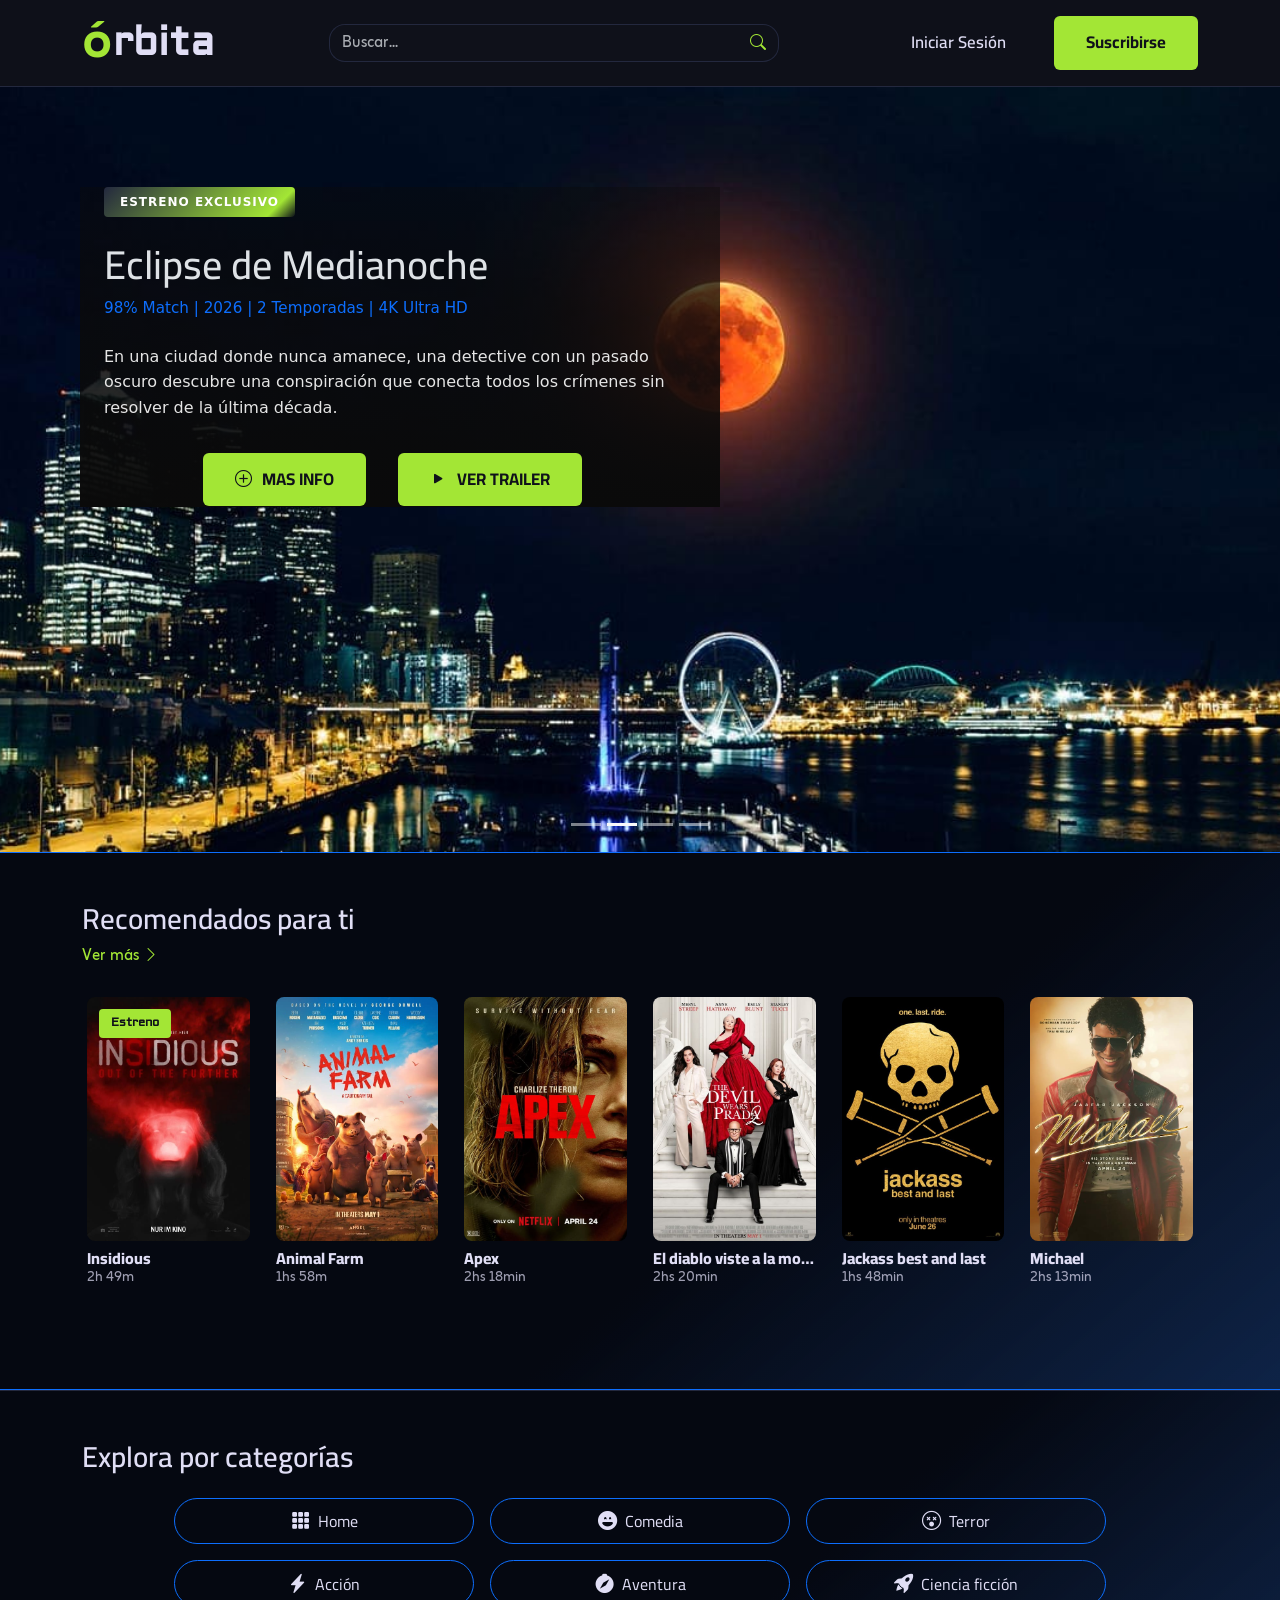
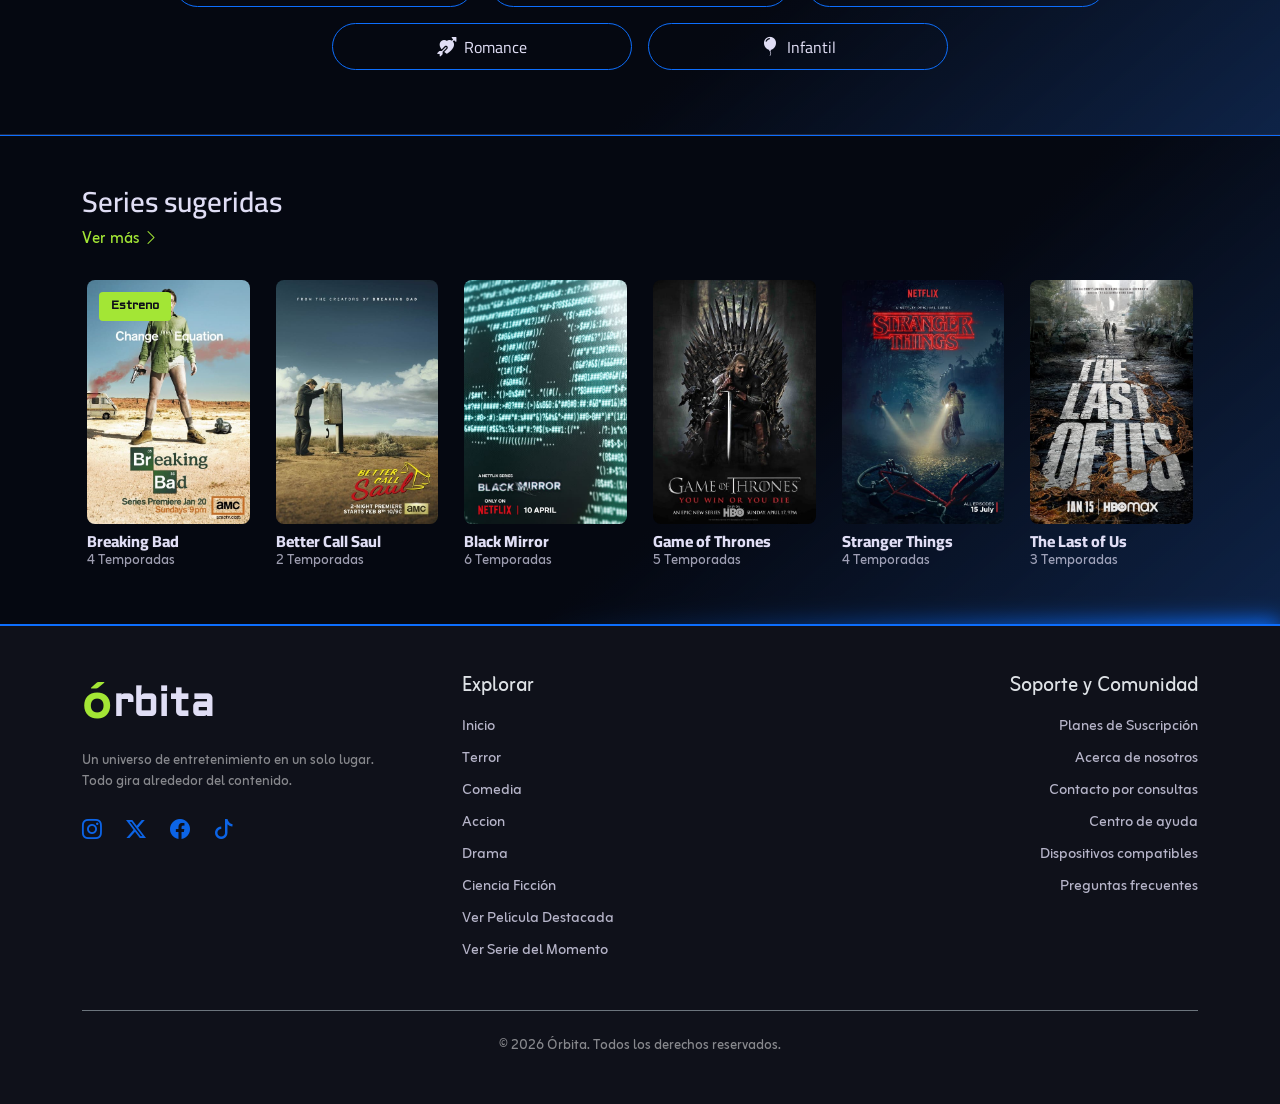
==== commit c9ca3011: "Merge pull request #18 from ntfran/fix/correcciones Fix/correcciones" ====
--- a/index.html
+++ b/index.html
@@ -18,11 +18,11 @@
       rel="stylesheet"
       href="https://cdn.jsdelivr.net/npm/bootstrap-icons@1.13.1/font/bootstrap-icons.min.css"
     />
-    <link rel="icon" type="image/png" href="./img/favicon.png" />
+    <link rel="icon" type="image/png" href="./img/favicon.png">
     <link rel="stylesheet" href="./css/style.css" />
     <title>Órbita - Todo gira al rededor del contenido</title>
   </head>
-  <body>
+  <body >
     <header>
       <nav class="navbar navbar-expand-lg sticky-top navbar-estilo">
         <div class="container">
@@ -79,7 +79,7 @@
       </nav>
     </header>
 
-    <main class="fade-in-page detalle-serie-bg">
+    <main class="fade-in-page">
       <!-- Sección Carousel -->
       <section id="carousel-destacados" class="carousel slide">
         <div class="carousel-indicators">
@@ -259,7 +259,7 @@
           <span class="carousel-control-next-icon" aria-hidden="true"></span>
           <span class="visually-hidden">Next</span>
         </button>
-      </section>
+  </section>
       <!-- Sección: Recomendados para ti -->
       <section class="seccion-recomendados py-5">
         <div class="container mb-5">
@@ -284,10 +284,7 @@
                 <div class="row g-3">
                   <!-- pelicula 1 -->
                   <div class="col-6 col-md-4 col-lg-2">
-                    <a
-                      href="./pages/detalle-pelicula.html"
-                      class="card-pelicula"
-                    >
+                    <a href="./pages/detalle-pelicula.html" class="card-pelicula">
                       <div class="imagen-container">
                         <span class="badge-nuevo">Estreno</span>
                         <img
@@ -484,7 +481,9 @@
                       </div>
                       <div class="info-pelicula mt-2">
                         <h3 class="titulo-pelicula">Borderline</h3>
-                        <p class="detalles-pelicula">S3 E5 • 24min</p>
+                        <p class="detalles-pelicula">
+                          S3 E5 • 24min
+                        </p>
                       </div>
                     </a>
                   </div>
@@ -559,40 +558,6 @@
         </div>
       </section>
 
-      <section class="container my-5">
-        <div
-          class="row fondo-banner-promocion rounded-4 p-4 p-md-5 align-items-center text-white shadow-lg detalle-serie-bg"
-        >
-          <div
-            class="col-12 col-md-8 d-flex align-items-start gap-4 mb-4 mb-md-0"
-          >
-            <div class="display-4 icono-corona d-none d-sm-block">
-              <i class="bi bi-rocket-takeoff-fill"></i
-              ><i class="bi bi-globe-americas-fill"></i>
-            </div>
-            <div>
-              <h3 class="fw-bold mb-2 fs-2 text-center text-md-start">
-                Disfruta de todo el contenido sin límites
-              </h3>
-              <p
-                class="texto-secundario-banner mb-0 text-center text-md-start fs-5"
-              >
-                Miles de películas y series. Cancela cuando quieras.
-              </p>
-            </div>
-          </div>
-
-          <div class="col-12 col-md-4 text-center text-md-end">
-            <a
-              href="./pages/suscripcion.html"
-              class="btn fw-bold boton-suscribirse py-3 px-4 rounded-3 d-inline-flex align-items-center justify-content-center gap-2 w-100 w-md-auto transicion-boton"
-            >
-              <span>Ver planes y precios</span>
-              <i class="bi bi-chevron-right fs-6"></i>
-            </a>
-          </div>
-        </div>
-      </section>
       <!-- Sección: Explorar por Categorías -->
       <section class="seccion-categorias py-5">
         <div class="container mb-3">
@@ -729,7 +694,9 @@
                         </div>
                       </div>
                       <div class="info-pelicula mt-2">
-                        <h3 class="titulo-pelicula">Game of Thrones</h3>
+                        <h3 class="titulo-pelicula">
+                          Game of Thrones
+                        </h3>
                         <p class="detalles-pelicula">5 Temporadas</p>
                       </div>
                     </a>
@@ -851,7 +818,9 @@
                       </div>
                       <div class="info-pelicula mt-2">
                         <h3 class="titulo-pelicula">Vikings</h3>
-                        <p class="detalles-pelicula">3 Temporadas</p>
+                        <p class="detalles-pelicula">
+                          3 Temporadas
+                        </p>
                       </div>
                     </a>
                   </div>
--- a/css/style.css
+++ b/css/style.css
@@ -137,7 +137,7 @@
     background-color: var(--accent);
     color: var(--background);
     transform: translateY(-2px);
-    box-shadow: 0 0px 10px rgba(13, 110, 253, 0.9);
+    box-shadow: 0 0px 10px rgba(163, 230, 53, 0.4);
   }
 }
 
@@ -1046,6 +1046,7 @@
   background-color: #9aff1a;
   border: none;
   justify-content: center;
+  
 }
 
 .btn-orbita:hover {
@@ -1083,20 +1084,20 @@
 
 .contenedor-elementos {
   color: var(--background);
-  background: var(--text);
+  background:var(--text);
   opacity: 70%;
-  font-family: "Zain", sans-serif;
+  font-family: 'Zain', sans-serif;
   top: 100px;
   width: 40vw;
   position: absolute;
   z-index: 1;
-  justify-content: center;
+  justify-content:center ;
   text-align: center;
   align-items: center;
   padding: 3px;
 }
 
-.titulo-banner {
+.titulo-banner{
   color: var(--text);
   background: linear-gradient(
     135deg,
@@ -1107,27 +1108,25 @@
   text-shadow: 2px 2px 4px rgba(0, 0, 0, 0.8);
 }
 
-.fondo-grilla {
+.fondo-grilla{
   background-color: var(--background);
 }
 
-.titulo-equipo {
+.titulo-equipo{
   background: linear-gradient(
     135deg,
     rgba(35, 40, 62, 1) 0%,
     rgba(163, 230, 53, 1) 87%,
     rgba(15, 17, 26, 0.63) 100%
   );
-  color: var(--text);
-}
-
-.titulo-acercade,
-.texto-acercade,
-.lista-acercade {
+  color:var(--text)
+}
+
+.titulo-acercade, .texto-acercade, .lista-acercade{
   margin: 30px 0px;
 }
 
-.titulo-acercade {
+.titulo-acercade{
   margin: 50px 0px;
   background: linear-gradient(
     135deg,
@@ -1139,7 +1138,7 @@
 /* Estilos pagina 404 */
 
 .error-404 {
-  background: radial-gradient(rgba(13, 110, 253, 0.08) 2%, #050811);
+  background:radial-gradient(  rgba(13, 110, 253,0.08) 2%,#050811 );
   width: 100vw;
   height: 100vh;
   overflow: hidden;
@@ -1273,7 +1272,7 @@
   --bs-pagination-disabled-color: rgba(224, 222, 245, 0.35);
   --bs-pagination-disabled-bg: rgba(35, 40, 62, 0.4);
   --bs-pagination-disabled-border-color: transparent;
-
+  
   gap: 0.35rem;
 }
 
@@ -1304,6 +1303,7 @@
   border-bottom-right-radius: 0.5rem !important;
 }
 
+
 @keyframes fadeInSlideUp {
   from {
     opacity: 0;
@@ -1319,10 +1319,12 @@
   animation: fadeInSlideUp 0.4s cubic-bezier(0.4, 0, 0.2, 1) forwards;
 }
 
+
 label.page-link {
   cursor: pointer;
   user-select: none;
 }
+
 
 #galeria-terror .p-1,
 #galeria-terror .p-2,
@@ -1332,6 +1334,7 @@
 #galeria-comedia .p-3 {
   display: none !important;
 }
+
 
 #page-1:checked ~ main #galeria-terror .p-1,
 #page-1:checked ~ main #galeria-comedia .p-1,
@@ -1343,34 +1346,22 @@
   animation: fadeInSlideUp 0.5s cubic-bezier(0.4, 0, 0.2, 1) forwards;
 }
 
-.btn-prev-1,
-.btn-prev-2,
-.btn-prev-3,
-.btn-next-1,
-.btn-next-2,
-.btn-next-3 {
+
+.btn-prev-1, .btn-prev-2, .btn-prev-3,
+.btn-next-1, .btn-next-2, .btn-next-3 {
   display: none !important;
 }
 
-#page-1:checked ~ main .btn-prev-1 {
-  display: block !important;
-}
-#page-2:checked ~ main .btn-prev-2 {
-  display: block !important;
-}
-#page-3:checked ~ main .btn-prev-3 {
-  display: block !important;
-}
-
-#page-1:checked ~ main .btn-next-1 {
-  display: block !important;
-}
-#page-2:checked ~ main .btn-next-2 {
-  display: block !important;
-}
-#page-3:checked ~ main .btn-next-3 {
-  display: block !important;
-}
+
+#page-1:checked ~ main .btn-prev-1 { display: block !important; }
+#page-2:checked ~ main .btn-prev-2 { display: block !important; }
+#page-3:checked ~ main .btn-prev-3 { display: block !important; }
+
+
+#page-1:checked ~ main .btn-next-1 { display: block !important; }
+#page-2:checked ~ main .btn-next-2 { display: block !important; }
+#page-3:checked ~ main .btn-next-3 { display: block !important; }
+
 
 #page-1:checked ~ main .label-page-1,
 #page-2:checked ~ main .label-page-2,
@@ -1383,49 +1374,23 @@
 
 /* Estilo de pagina detalle serie */
 
-.detalle-serie-bg {
-  background: radial-gradient(rgba(13, 110, 253, 0.1) 2%, #050811);
+.detalle-serie-bg{
+  background:radial-gradient(  rgba(13, 110, 253,0.1) 2%,#050811 )
 }
 
 /* Animacion de recarga suave */
 .fade-in-page {
-  opacity: 0;
-  animation: fadeInEfecto 0.4s ease-out forwards;
+    opacity: 0;
+    animation: fadeInEfecto 0.4s ease-out forwards;
 }
 
 @keyframes fadeInEfecto {
-  from {
-    opacity: 0;
-    transform: translateY(8px); /* Mini empujón hacia arriba para dar fluidez */
-  }
-  to {
-    opacity: 1;
-    transform: translateY(0);
-  }
-}
-
-/* --- Banner de Promoción --- */
-.fondo-banner-promocion {
-  /* Fondo oscuro semitransparente alineado a la estética de tu sitio */
-  background-color: rgba(15, 23, 42, 0.9);
-  border: 1px solid rgba(255, 255, 255, 0.08);
-  .icono-corona {
-    /* Color amarillo/dorado cálido en sintonía con tus badges de Estreno */
-    color: var(--accent);
-    filter: drop-shadow(0 0 10px rgba(13, 110, 253, 0.9));
-    .texto-secundario-banner {
-      color: var(--text);
-      font-family: var(--font-textos);
-    }
-  }
-}
-
-/* Transición suave para la interactividad del botón */
-.transicion-boton {
-  transition: all 0.3s ease-in-out;
-}
-
-.transicion-boton:hover {
-  transform: translateY(-2px);
-  box-shadow: 0 4px 15px rgba(13, 110, 253, 0.4);
-}
+    from {
+        opacity: 0;
+        transform: translateY(8px); /* Mini empujón hacia arriba para dar fluidez */
+    }
+    to {
+        opacity: 1;
+        transform: translateY(0);
+    }
+}
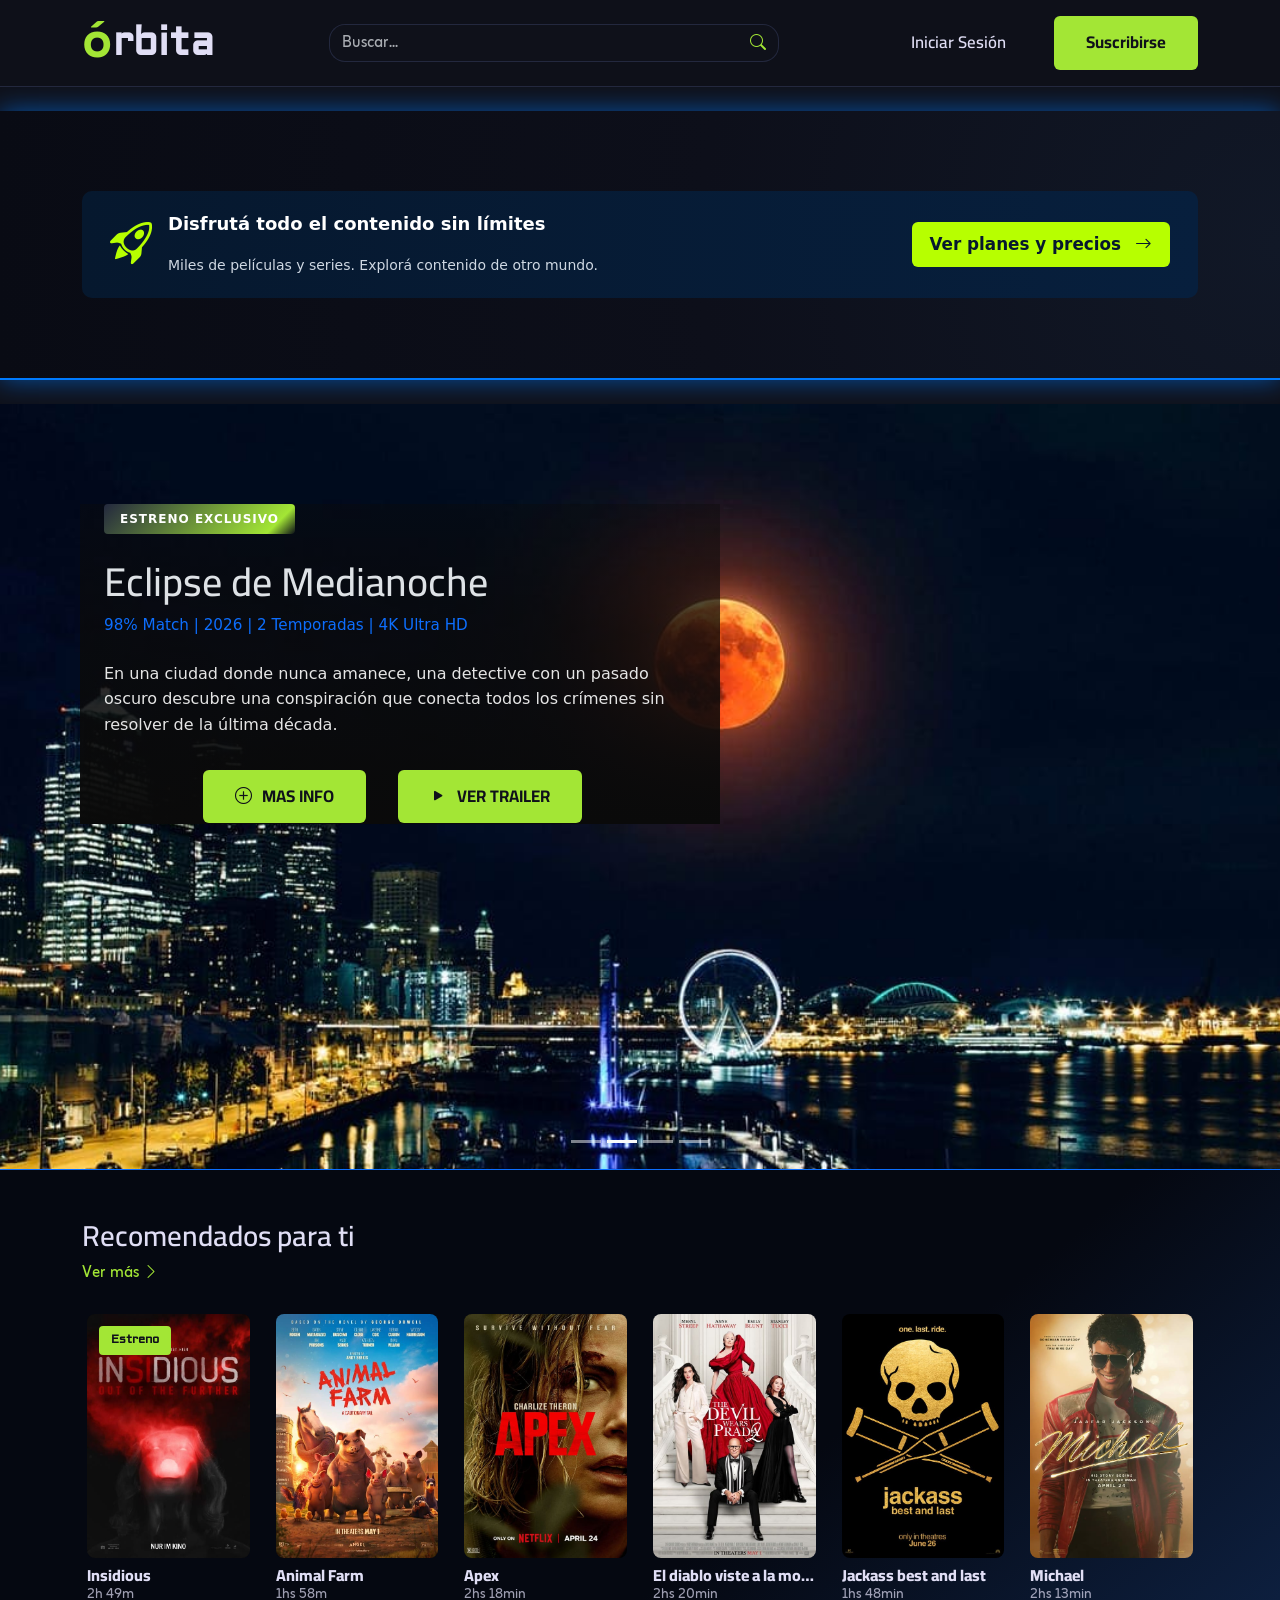
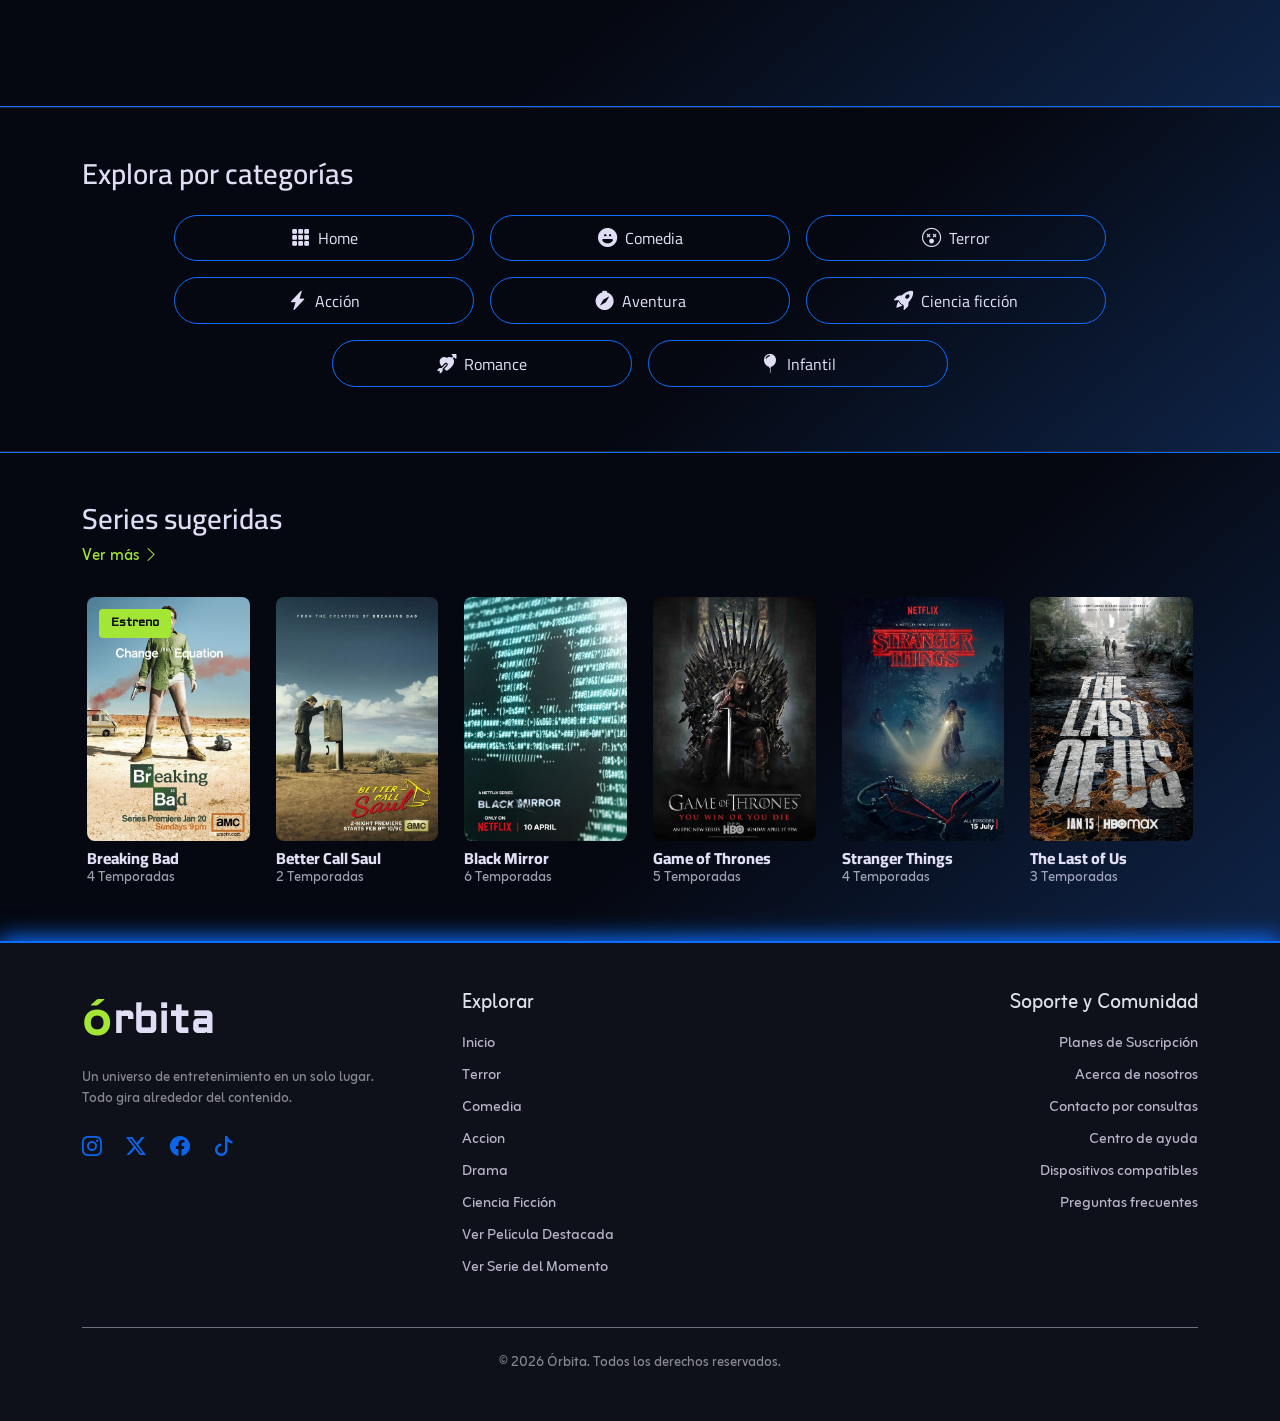
==== commit 36ce8bd1: "Merge branch 'dev' into feature/banner" ====
--- a/index.html
+++ b/index.html
@@ -14,6 +14,7 @@
       integrity="sha384-sRIl4kxILFvY47J16cr9ZwB07vP4J8+LH7qKQnuqkuIAvNWLzeN8tE5YBujZqJLB"
       crossorigin="anonymous"
     />
+    <link rel="stylesheet" href="https://cdn.jsdelivr.net/npm/bootstrap-icons@1.11.3/font/bootstrap-icons.min.css">
     <link
       rel="stylesheet"
       href="https://cdn.jsdelivr.net/npm/bootstrap-icons@1.13.1/font/bootstrap-icons.min.css"
@@ -78,6 +79,66 @@
         </div>
       </nav>
     </header>
+    <main>
+      <!-- <section class="banner-orbita">
+  <div class="container">
+    <div class="row align-items-center min-vh-75">
+      <div class="col-lg-6">
+        <h1>
+          Tu universo de entretenimiento
+          <span>en un solo lugar.</span>
+        </h1>
+
+        <p>
+          Disfrutá miles de películas, series y documentales.
+          Sin límites. Sin anuncios. En todos tus dispositivos.
+        </p>
+
+        <div class="d-flex gap-3 mt-4">
+          <a href="pages/suscripcion.html" class="btn btn-orbita">
+            ▶ Comenzá ahora
+          </a>
+
+          <a href="pages/suscripcion.html" class="btn btn-outline-light">
+            Ver planes
+          </a>
+        </div>
+      </div>
+
+      <div class="col-lg-6 mt-5 mt-lg-0">
+        <img src="./img/portadas/imgBanner.png"
+     class="img-fluid banner-img"
+     alt="Banner Órbita Streaming">
+      </div>
+    </div>
+  </div>
+</section> -->
+
+<section class="banner-orbita my-4">
+  <div class="container">
+    <div class="banner-content d-flex align-items-center justify-content-between">
+      
+      <div class="d-flex align-items-center gap-3">
+        <i class="bi bi-rocket-takeoff banner-icon"></i>
+
+        <div>
+          <h5 class="mb-1">Disfrutá todo el contenido sin límites</h5>
+          <p class="mb-0">
+            Miles de películas y series. Explorá contenido de otro mundo.
+          </p>
+        </div>
+      </div>
+
+      <a href="#" class="btn btn-orbita">
+        Ver planes y precios
+        <i class="bi bi-arrow-right ms-1"></i>
+      </a>
+
+    </div>
+  </div>
+</section>
+
+
 
     <main class="fade-in-page">
       <!-- Sección Carousel -->
--- a/css/style.css
+++ b/css/style.css
@@ -1057,6 +1057,90 @@
   border-color: #0d6efd;
   box-shadow: 0 0 10px rgba(13, 110, 253, 0.5);
 }
+
+
+/* Banner*/ 
+.banner-orbita {
+  background: radial-gradient(circle at right, #111827 0%, #0d0f1a 45%, #090b14 100%);
+  color: white;
+  padding: 80px 0;
+  border-bottom: 2px solid #007bff;
+  box-shadow: 0 0 25px rgba(0, 123, 255, 0.6);
+}
+
+.min-vh-75 {
+  min-height: 75vh;
+}
+
+.banner-orbita h1 {
+  font-size: 4rem;
+  font-weight: 800;
+  line-height: 1.1;
+}
+
+.banner-orbita h1 span {
+  color: #9cff1a;
+  display: block;
+}
+
+.banner-orbita p {
+  color: #c7c7d9;
+  font-size: 1.2rem;
+  margin-top: 20px;
+}
+
+.btn-orbita {
+  background-color: #9cff1a;
+  color: #111;
+  font-weight: 700;
+  border-radius: 8px;
+  padding: 12px 28px;
+}
+
+.btn-orbita:hover {
+  background-color: #7fdc00;
+  color: #111;
+}
+
+.banner-img {
+  border-radius: 18px;
+  box-shadow: 0 0 35px rgba(156, 255, 26, 0.25);
+}
+
+/* Banner 2*/
+.banner-orbita .banner-content {
+  background: linear-gradient(90deg, #06182e, #071f3d);
+  border-radius: 10px;
+  padding: 22px 28px;
+  color: white;
+}
+
+.banner-icon {
+  font-size: 42px;
+  color: #b7ff00;
+}
+
+.banner-content h5 {
+  font-size: 18px;
+  font-weight: 600;
+}
+
+.banner-content p {
+  font-size: 14px;
+  color: #cfd8e3;
+}
+
+.btn-orbita {
+  background-color: #b7ff00;
+  color: #06182e;
+  font-weight: 600;
+  border-radius: 6px;
+  padding: 10px 18px;
+}
+
+.btn-orbita:hover {
+  background-color: #9ee600;
+  color: #06182e;
 
 /* ----------------------- Estilos pagina detalle serie -------------------*/
 
@@ -1393,4 +1477,5 @@
         opacity: 1;
         transform: translateY(0);
     }
+
 }
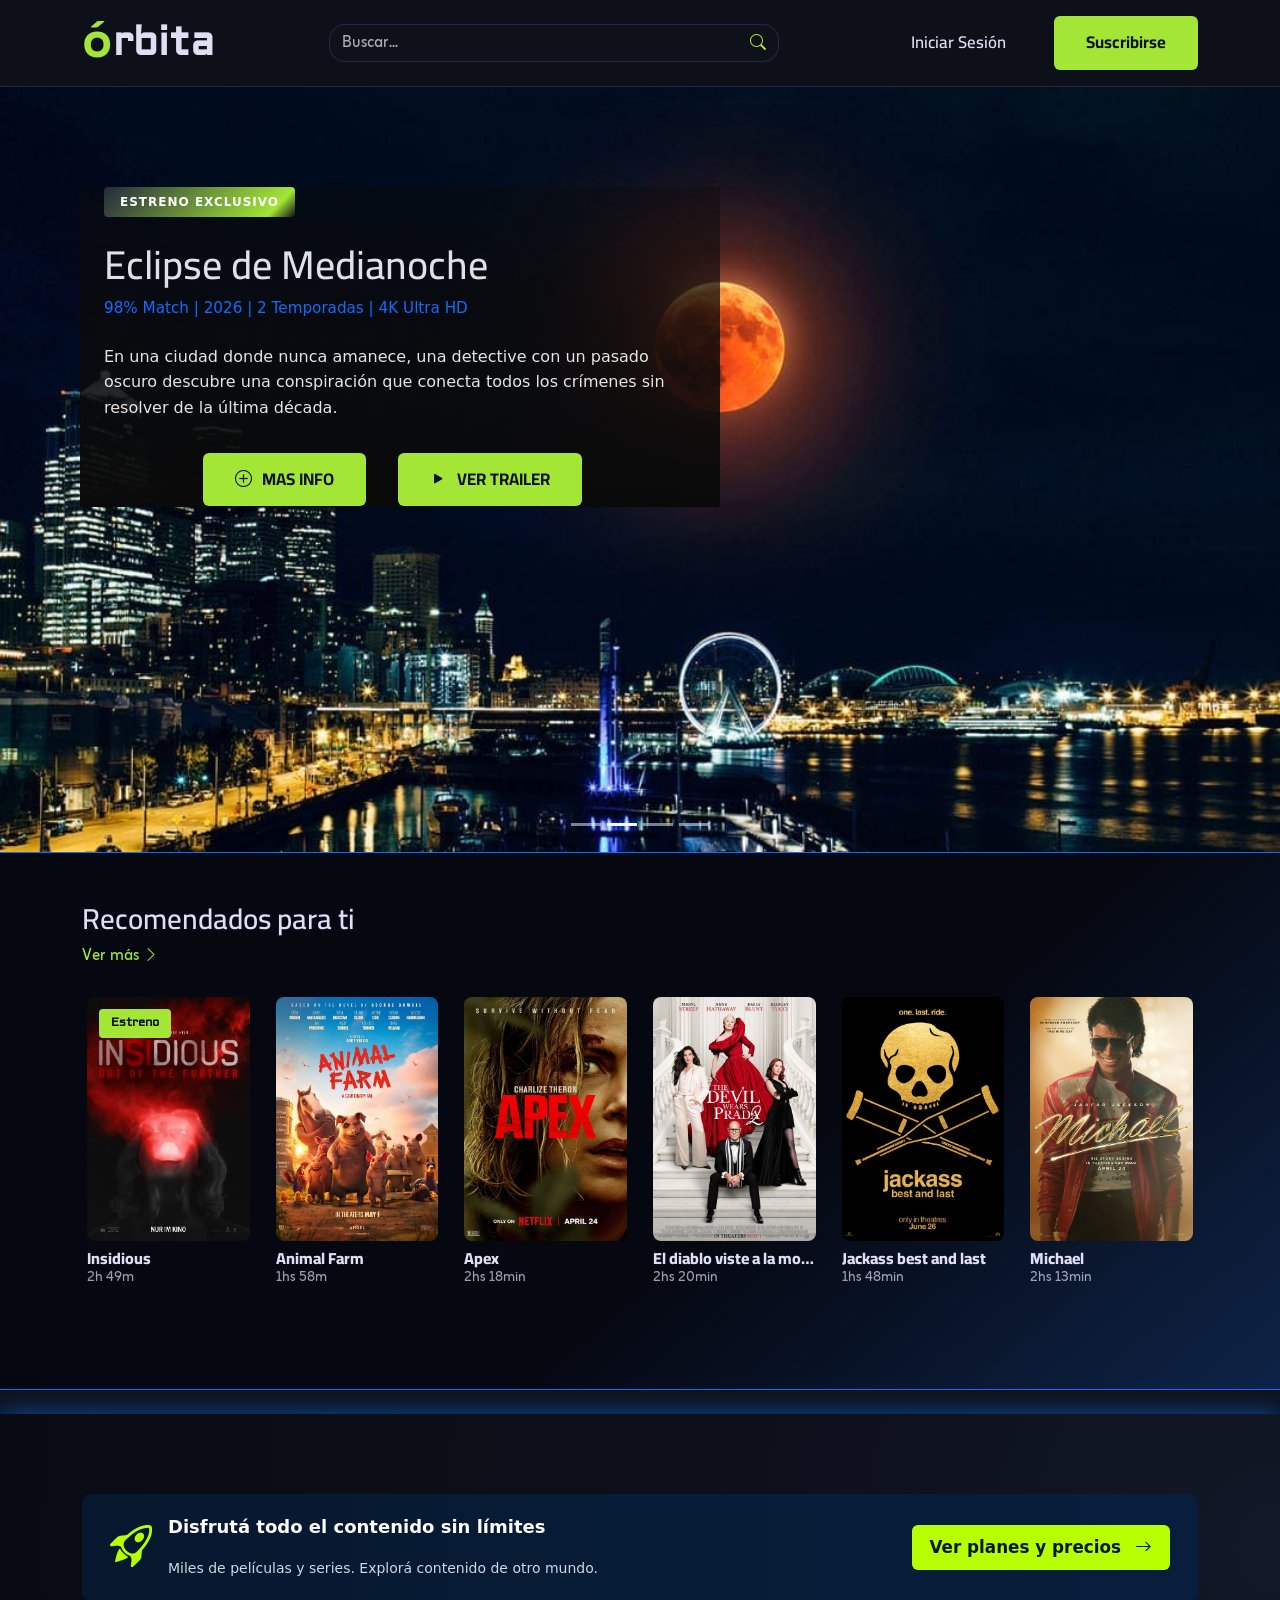
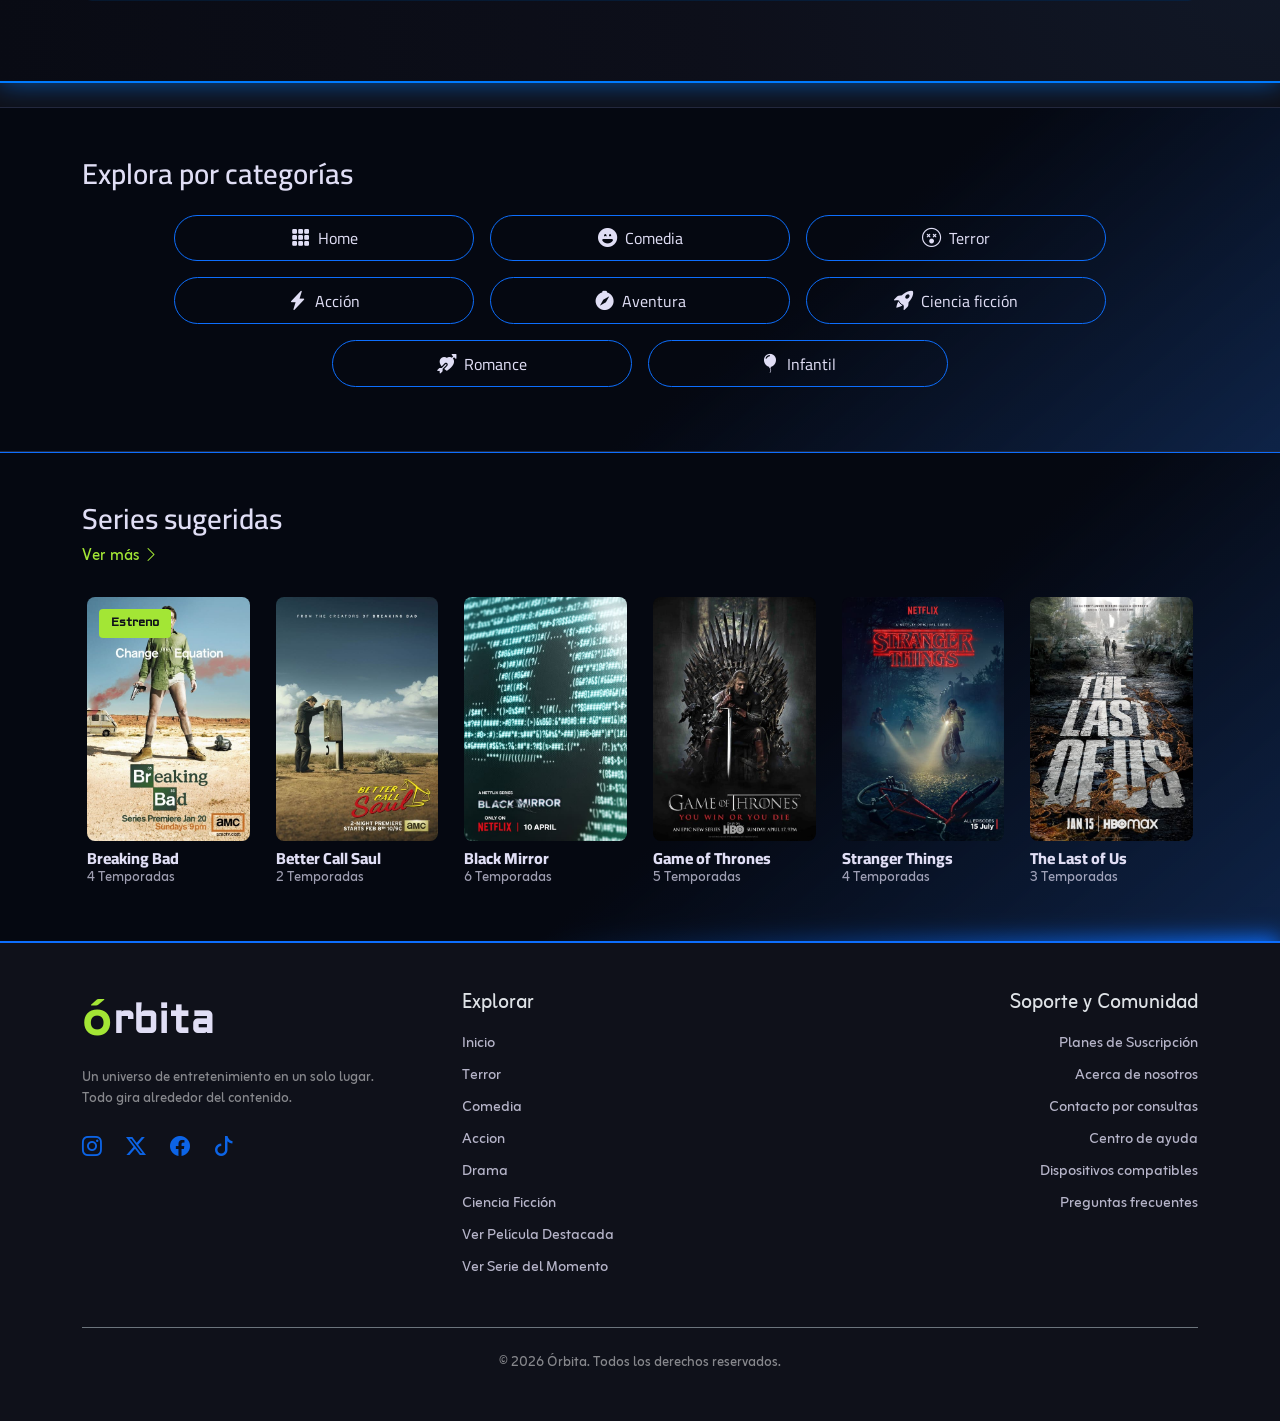
==== commit 031e9967: "Borrar banner comentado" ====
--- a/index.html
+++ b/index.html
@@ -14,16 +14,19 @@
       integrity="sha384-sRIl4kxILFvY47J16cr9ZwB07vP4J8+LH7qKQnuqkuIAvNWLzeN8tE5YBujZqJLB"
       crossorigin="anonymous"
     />
-    <link rel="stylesheet" href="https://cdn.jsdelivr.net/npm/bootstrap-icons@1.11.3/font/bootstrap-icons.min.css">
+    <link
+      rel="stylesheet"
+      href="https://cdn.jsdelivr.net/npm/bootstrap-icons@1.11.3/font/bootstrap-icons.min.css"
+    />
     <link
       rel="stylesheet"
       href="https://cdn.jsdelivr.net/npm/bootstrap-icons@1.13.1/font/bootstrap-icons.min.css"
     />
-    <link rel="icon" type="image/png" href="./img/favicon.png">
+    <link rel="icon" type="image/png" href="./img/favicon.png" />
     <link rel="stylesheet" href="./css/style.css" />
     <title>Órbita - Todo gira al rededor del contenido</title>
   </head>
-  <body >
+  <body>
     <header>
       <nav class="navbar navbar-expand-lg sticky-top navbar-estilo">
         <div class="container">
@@ -79,67 +82,6 @@
         </div>
       </nav>
     </header>
-    <main>
-      <!-- <section class="banner-orbita">
-  <div class="container">
-    <div class="row align-items-center min-vh-75">
-      <div class="col-lg-6">
-        <h1>
-          Tu universo de entretenimiento
-          <span>en un solo lugar.</span>
-        </h1>
-
-        <p>
-          Disfrutá miles de películas, series y documentales.
-          Sin límites. Sin anuncios. En todos tus dispositivos.
-        </p>
-
-        <div class="d-flex gap-3 mt-4">
-          <a href="pages/suscripcion.html" class="btn btn-orbita">
-            ▶ Comenzá ahora
-          </a>
-
-          <a href="pages/suscripcion.html" class="btn btn-outline-light">
-            Ver planes
-          </a>
-        </div>
-      </div>
-
-      <div class="col-lg-6 mt-5 mt-lg-0">
-        <img src="./img/portadas/imgBanner.png"
-     class="img-fluid banner-img"
-     alt="Banner Órbita Streaming">
-      </div>
-    </div>
-  </div>
-</section> -->
-
-<section class="banner-orbita my-4">
-  <div class="container">
-    <div class="banner-content d-flex align-items-center justify-content-between">
-      
-      <div class="d-flex align-items-center gap-3">
-        <i class="bi bi-rocket-takeoff banner-icon"></i>
-
-        <div>
-          <h5 class="mb-1">Disfrutá todo el contenido sin límites</h5>
-          <p class="mb-0">
-            Miles de películas y series. Explorá contenido de otro mundo.
-          </p>
-        </div>
-      </div>
-
-      <a href="#" class="btn btn-orbita">
-        Ver planes y precios
-        <i class="bi bi-arrow-right ms-1"></i>
-      </a>
-
-    </div>
-  </div>
-</section>
-
-
-
     <main class="fade-in-page">
       <!-- Sección Carousel -->
       <section id="carousel-destacados" class="carousel slide">
@@ -320,7 +262,7 @@
           <span class="carousel-control-next-icon" aria-hidden="true"></span>
           <span class="visually-hidden">Next</span>
         </button>
-  </section>
+      </section>
       <!-- Sección: Recomendados para ti -->
       <section class="seccion-recomendados py-5">
         <div class="container mb-5">
@@ -345,7 +287,10 @@
                 <div class="row g-3">
                   <!-- pelicula 1 -->
                   <div class="col-6 col-md-4 col-lg-2">
-                    <a href="./pages/detalle-pelicula.html" class="card-pelicula">
+                    <a
+                      href="./pages/detalle-pelicula.html"
+                      class="card-pelicula"
+                    >
                       <div class="imagen-container">
                         <span class="badge-nuevo">Estreno</span>
                         <img
@@ -542,9 +487,7 @@
                       </div>
                       <div class="info-pelicula mt-2">
                         <h3 class="titulo-pelicula">Borderline</h3>
-                        <p class="detalles-pelicula">
-                          S3 E5 • 24min
-                        </p>
+                        <p class="detalles-pelicula">S3 E5 • 24min</p>
                       </div>
                     </a>
                   </div>
@@ -615,6 +558,30 @@
               ></span>
               <span class="visually-hidden">Siguiente</span>
             </button>
+          </div>
+        </div>
+      </section>
+      <!-- Seccion banner promocion -->
+      <section class="banner-orbita my-4">
+        <div class="container">
+          <div
+            class="banner-content d-flex align-items-center justify-content-between"
+          >
+            <div class="d-flex align-items-center gap-3">
+              <i class="bi bi-rocket-takeoff banner-icon"></i>
+
+              <div>
+                <h5 class="mb-1">Disfrutá todo el contenido sin límites</h5>
+                <p class="mb-0">
+                  Miles de películas y series. Explorá contenido de otro mundo.
+                </p>
+              </div>
+            </div>
+
+            <a href="#" class="btn btn-orbita">
+              Ver planes y precios
+              <i class="bi bi-arrow-right ms-1"></i>
+            </a>
           </div>
         </div>
       </section>
@@ -755,9 +722,7 @@
                         </div>
                       </div>
                       <div class="info-pelicula mt-2">
-                        <h3 class="titulo-pelicula">
-                          Game of Thrones
-                        </h3>
+                        <h3 class="titulo-pelicula">Game of Thrones</h3>
                         <p class="detalles-pelicula">5 Temporadas</p>
                       </div>
                     </a>
@@ -879,9 +844,7 @@
                       </div>
                       <div class="info-pelicula mt-2">
                         <h3 class="titulo-pelicula">Vikings</h3>
-                        <p class="detalles-pelicula">
-                          3 Temporadas
-                        </p>
+                        <p class="detalles-pelicula">3 Temporadas</p>
                       </div>
                     </a>
                   </div>
--- a/css/style.css
+++ b/css/style.css
@@ -1141,7 +1141,7 @@
 .btn-orbita:hover {
   background-color: #9ee600;
   color: #06182e;
-
+ }
 /* ----------------------- Estilos pagina detalle serie -------------------*/
 
 .btn-success {
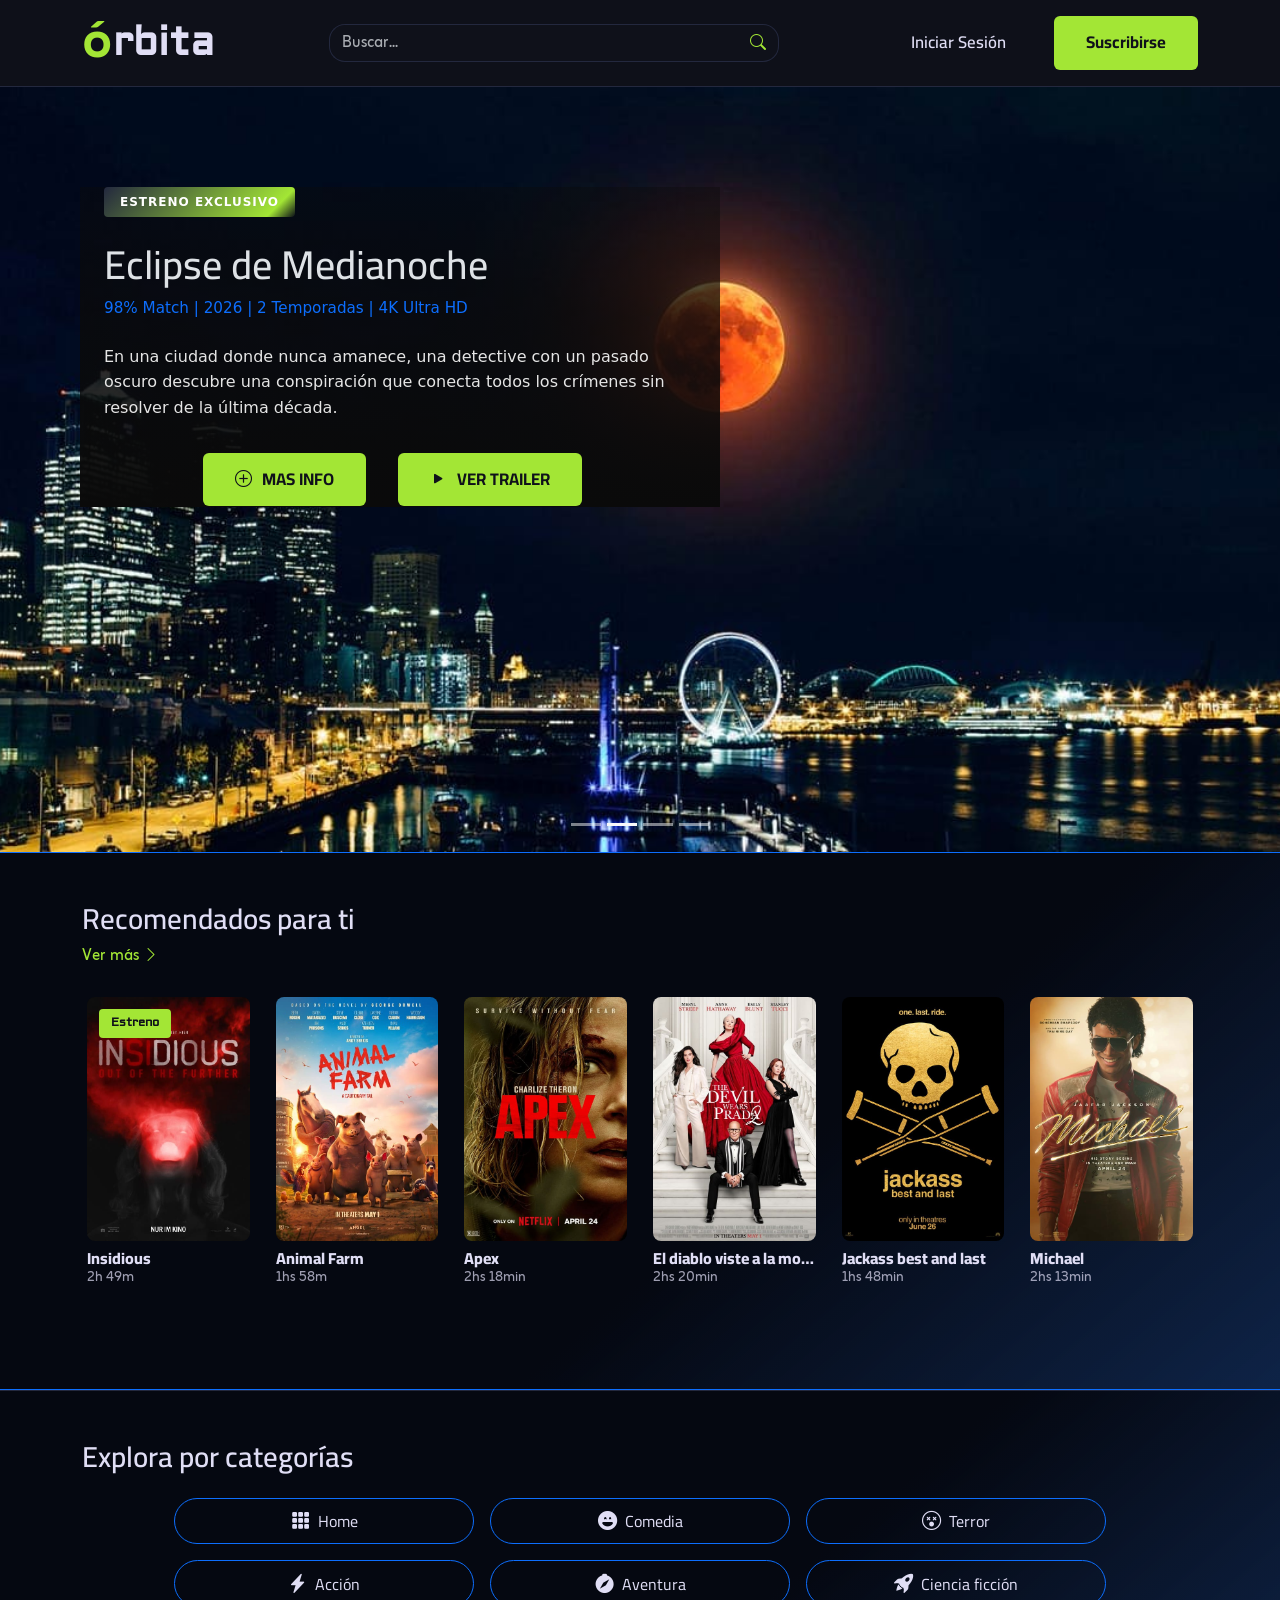
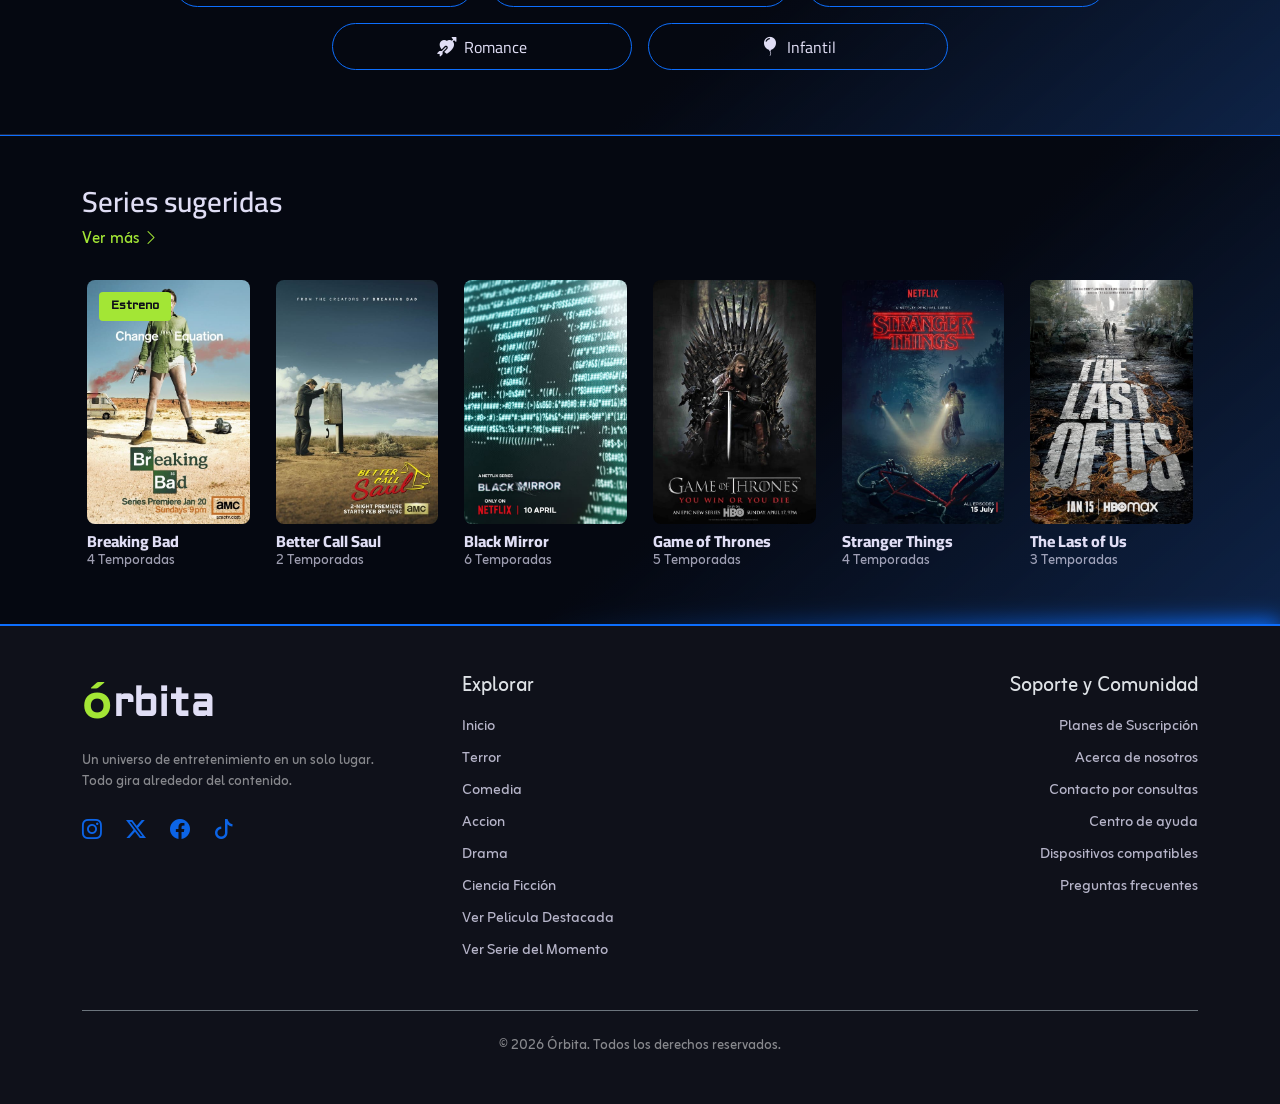
==== commit eb928a9a: "Borrar banner comentado" ====
--- a/index.html
+++ b/index.html
@@ -561,31 +561,7 @@
           </div>
         </div>
       </section>
-      <!-- Seccion banner promocion -->
-      <section class="banner-orbita my-4">
-        <div class="container">
-          <div
-            class="banner-content d-flex align-items-center justify-content-between"
-          >
-            <div class="d-flex align-items-center gap-3">
-              <i class="bi bi-rocket-takeoff banner-icon"></i>
-
-              <div>
-                <h5 class="mb-1">Disfrutá todo el contenido sin límites</h5>
-                <p class="mb-0">
-                  Miles de películas y series. Explorá contenido de otro mundo.
-                </p>
-              </div>
-            </div>
-
-            <a href="#" class="btn btn-orbita">
-              Ver planes y precios
-              <i class="bi bi-arrow-right ms-1"></i>
-            </a>
-          </div>
-        </div>
-      </section>
-
+      
       <!-- Sección: Explorar por Categorías -->
       <section class="seccion-categorias py-5">
         <div class="container mb-3">
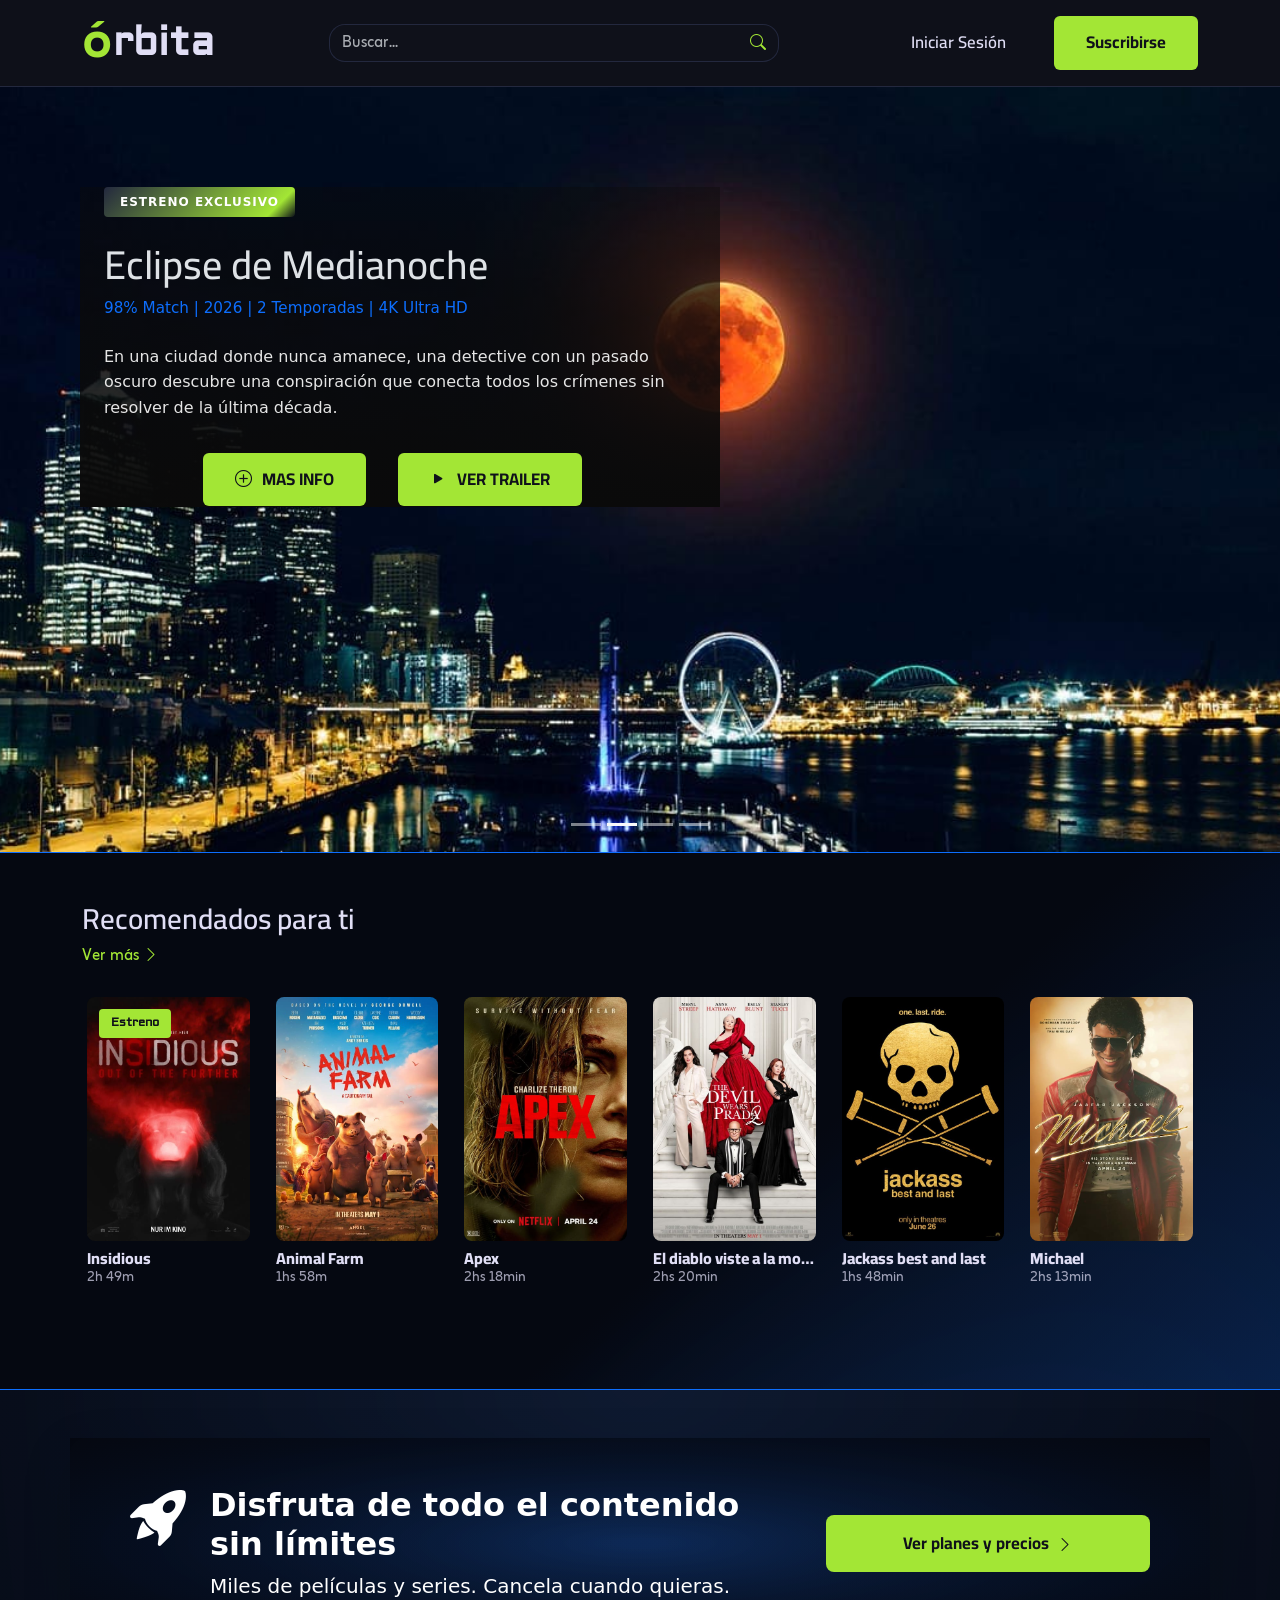
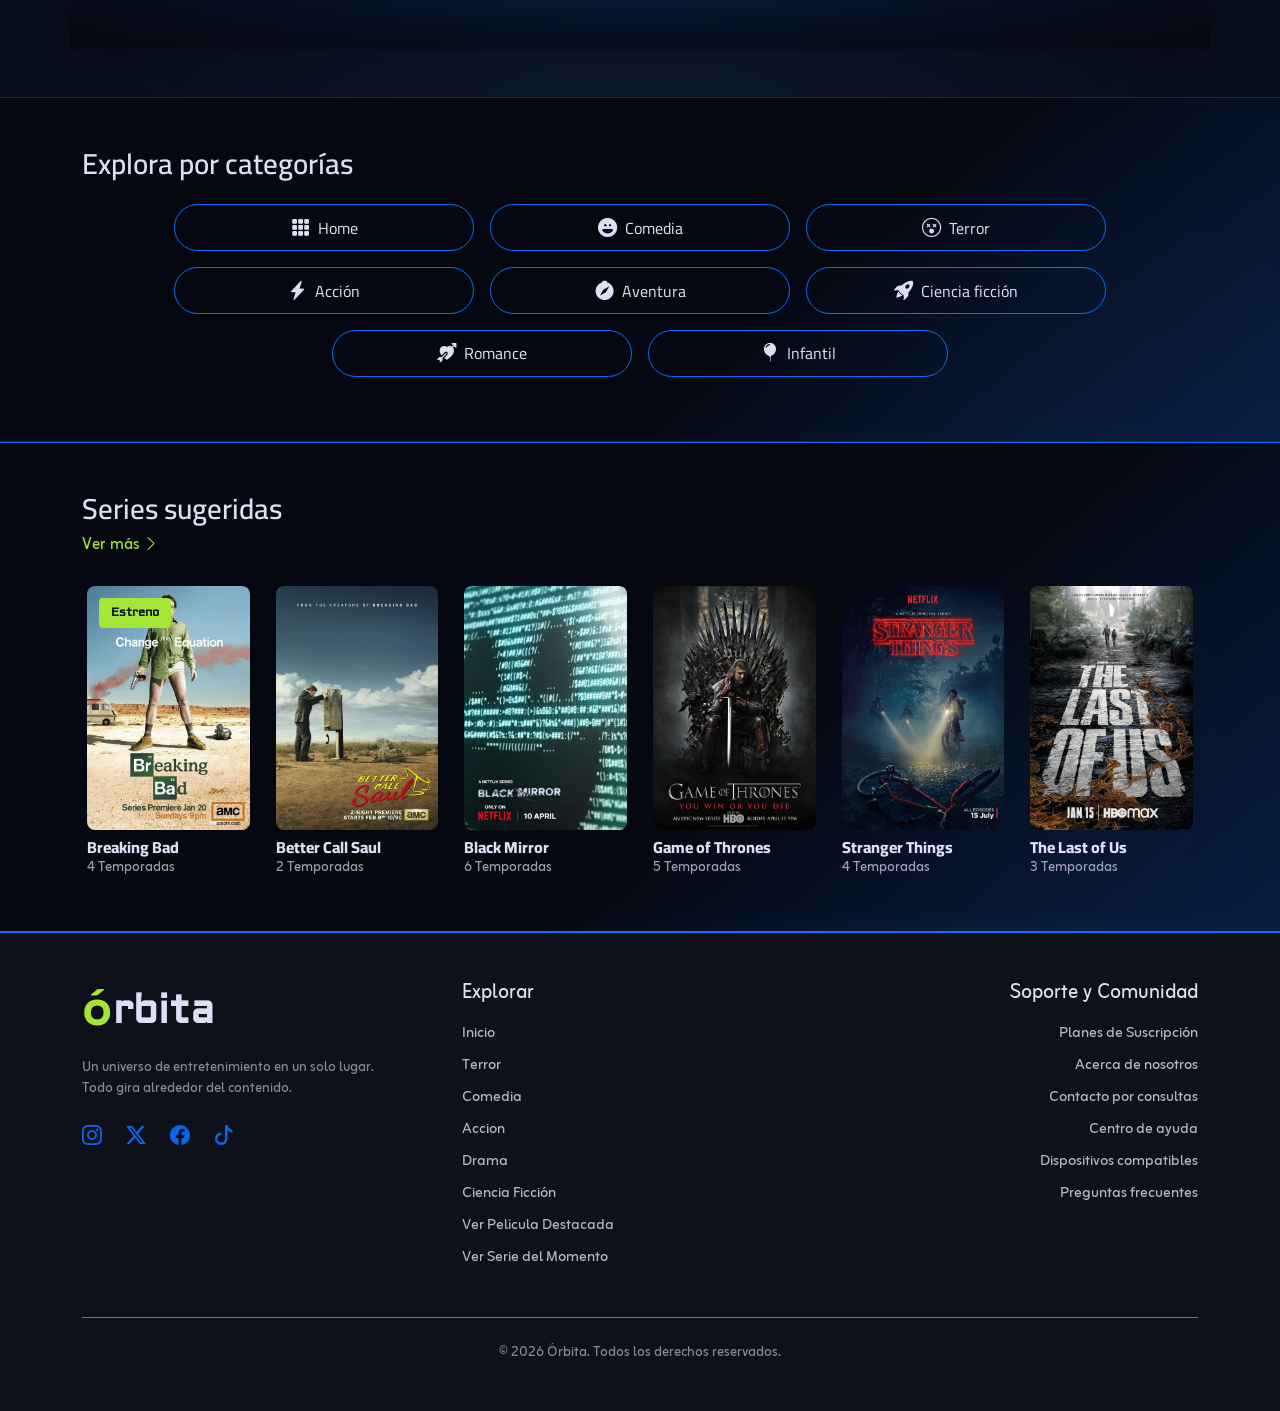
==== commit 7a921a1c: "Agregar banner rehecho y acomodar el index" ====
--- a/index.html
+++ b/index.html
@@ -82,7 +82,7 @@
         </div>
       </nav>
     </header>
-    <main class="fade-in-page">
+    <main class="fade-in-page detalle-serie-bg">
       <!-- Sección Carousel -->
       <section id="carousel-destacados" class="carousel slide">
         <div class="carousel-indicators">
@@ -561,7 +561,42 @@
           </div>
         </div>
       </section>
-      
+      <!-- Seccion banner promocion -->
+      <section class="container my-5 detalle-serie-bg">
+        <div
+          class="row fondo-banner-promocion rounded-4 p-4 p-md-5 align-items-center text-white shadow-lg detalle-serie-bg"
+        >
+          <div
+            class="col-12 col-md-8 d-flex align-items-start gap-4 mb-4 mb-md-0"
+          >
+            <div class="display-4 icono-corona d-none d-sm-block">
+              <i class="bi bi-rocket-takeoff-fill"></i
+              ><i class="bi bi-globe-americas-fill"></i>
+            </div>
+            <div>
+              <h3 class="fw-bold mb-2 fs-2 text-center text-md-start">
+                Disfruta de todo el contenido sin límites
+              </h3>
+              <p
+                class="texto-secundario-banner mb-0 text-center text-md-start fs-5"
+              >
+                Miles de películas y series. Cancela cuando quieras.
+              </p>
+            </div>
+          </div>
+
+          <div class="col-12 col-md-4 text-center text-md-end">
+            <a
+              href="./pages/suscripcion.html"
+              class="btn fw-bold boton-suscribirse py-3 px-4 rounded-3 d-inline-flex align-items-center justify-content-center gap-2 w-100 w-md-auto transicion-boton"
+            >
+              <span>Ver planes y precios</span>
+              <i class="bi bi-chevron-right fs-6"></i>
+            </a>
+          </div>
+        </div>
+      </section>
+
       <!-- Sección: Explorar por Categorías -->
       <section class="seccion-categorias py-5">
         <div class="container mb-3">
--- a/css/style.css
+++ b/css/style.css
@@ -366,7 +366,6 @@
 
 /* Hero */
 .hero-suscripcion {
-  background-color: var(--background);
   color: var(--text);
   .marca-logo {
     font-size: 2.5rem;
@@ -399,7 +398,7 @@
 
 /* Cards de Planes */
 .planes-suscripcion {
-  background-color: var(--background);
+
 
   .card {
     background-color: var(--background);
@@ -561,7 +560,7 @@
 /* FAQ Section */
 .faq-section {
   background-color: var(--background);
-
+  border-top: 1px solid var(--primary);
   h2 {
     font-family: var(--font-titulos);
     font-size: 2.5rem;
